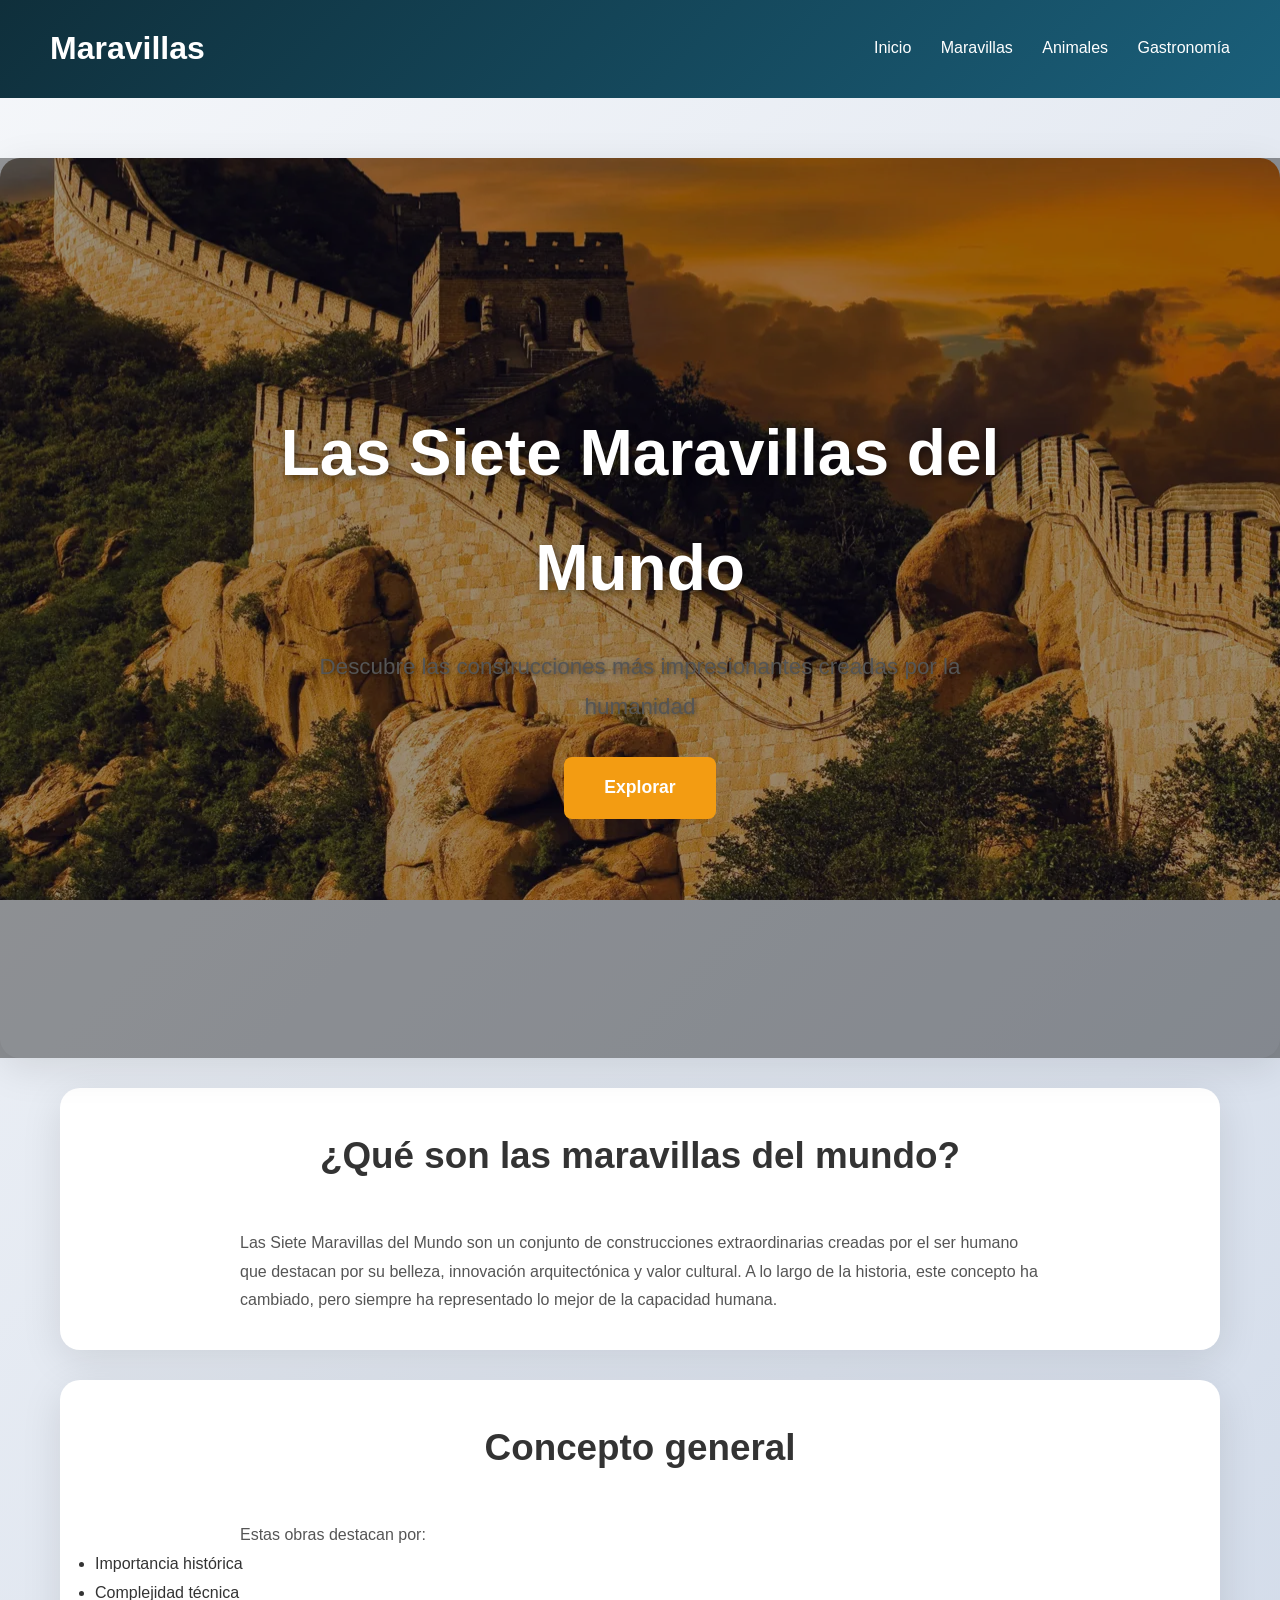
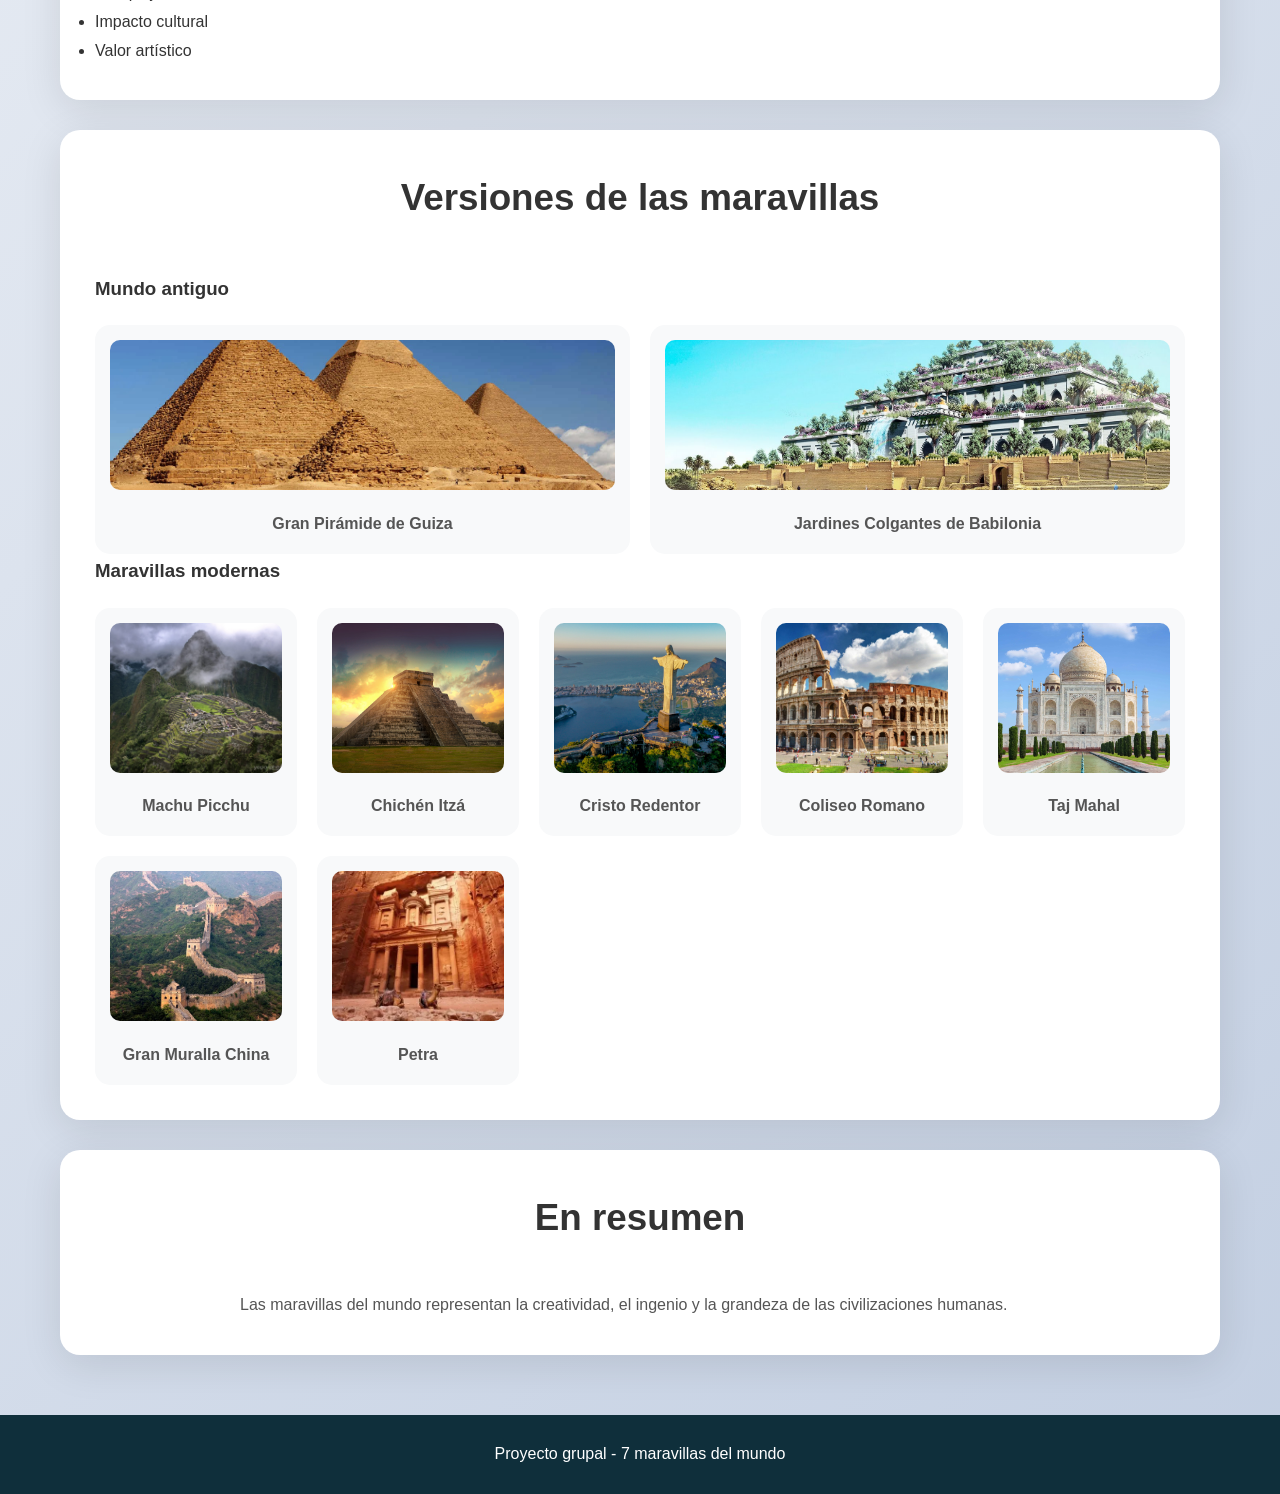
==== index.html @ bfab9e45 "REESTRUCTURACION DEL INDEX" ====
<!DOCTYPE html>
<html lang="es">
<head>
    <meta charset="UTF-8">
    <meta name="viewport" content="width=device-width, initial-scale=1.0">
    <title>Las 7 maravillas del mundo</title>
    <link rel="stylesheet" href="css/style.css">
</head>

<body>

<header>
    <h1>Maravillas</h1>

    <nav>
        <a href="index.html">Inicio</a>
        <a href="maravillas.html">Maravillas</a>
        <a href="animales.html">Animales</a>
        <a href="gastronomia.html">Gastronomía</a>
    </nav>
</header>

<main>

    <!-- HERO PRINCIPAL -->
    <section class="hero">
        <div class="hero-content">
            <h2>Las Siete Maravillas del Mundo</h2>
            <p>Descubre las construcciones más impresionantes creadas por la humanidad</p>
            <a href="maravillas.html" class="btn">Explorar</a>
        </div>
    </section>

    <!-- INTRO -->
    <section class="intro">
        <h2>¿Qué son las maravillas del mundo?</h2>
        <p>
            Las Siete Maravillas del Mundo son un conjunto de construcciones extraordinarias creadas por el ser humano 
            que destacan por su belleza, innovación arquitectónica y valor cultural. A lo largo de la historia, 
            este concepto ha cambiado, pero siempre ha representado lo mejor de la capacidad humana.
        </p>
    </section>

    <!-- CONCEPTO -->
    <section class="overview">
        <h2>Concepto general</h2>
        <p>Estas obras destacan por:</p>
        <ul>
            <li>Importancia histórica</li>
            <li>Complejidad técnica</li>
            <li>Impacto cultural</li>
            <li>Valor artístico</li>
        </ul>
    </section>

    <!-- VERSIONES -->
    <section class="overview">
        <h2>Versiones de las maravillas</h2>

        <h3>Mundo antiguo</h3>
        <div class="cards">
            <div class="card">
                <img src="images/Piramides.jpg" alt="Gran Pirámide de Guiza">
                <p>Gran Pirámide de Guiza</p>
            </div>

            <div class="card">
                <img src="images/jardines-babilonia-.jpg" alt="Jardines Colgantes de Babilonia">
                <p>Jardines Colgantes de Babilonia</p>
            </div>
        </div>

        <h3>Maravillas modernas</h3>
        <div class="cards">
            <div class="card"><img src="images/machu-picchu.jpg" alt="Machu Picchu"><p>Machu Picchu</p></div>
            <div class="card"><img src="images/chichen itza.jpeg" alt="Chichén Itzá"><p>Chichén Itzá</p></div>
            <div class="card"><img src="images/Cristo-Redentor.jpg" alt="Cristo Redentor"><p>Cristo Redentor</p></div>
            <div class="card"><img src="images/Coliseo-Romano.jpg" alt="Coliseo Romano"><p>Coliseo Romano</p></div>
            <div class="card"><img src="images/taj-mahal.jpg" alt="Taj Mahal"><p>Taj Mahal</p></div>
            <div class="card"><img src="images/muralla-china.jpg" alt="Gran Muralla China"><p>Gran Muralla China</p></div>
            <div class="card"><img src="images/petra.webp" alt="Petra"><p>Petra</p></div>
        </div>
    </section>

    <!-- RESUMEN -->
    <section class="overview">
        <h2>En resumen</h2>
        <p>
            Las maravillas del mundo representan la creatividad, el ingenio y la grandeza de las civilizaciones humanas.
        </p>
    </section>

</main>

<footer>
    <p>Proyecto grupal - 7 maravillas del mundo</p>
</footer>

</body>
</html>
---- css/style.css ----
/* RESET */
* {
    margin: 0;
    padding: 0;
    box-sizing: border-box;
    font-family: 'Segoe UI', Roboto, Helvetica, Arial, sans-serif;
}

:root {
    --primary: #1a5f7a;
    --secondary: #d4762f;
    --accent: #f39c12;
    --dark: #0f2f3b;
    --light: #f8f9fa;
    --shadow: 0 10px 40px rgba(0, 0, 0, 0.1);
    --shadow-lg: 0 20px 60px rgba(0, 0, 0, 0.15);
}

body {
    background: linear-gradient(135deg, #f5f7fa 0%, #c3cfe2 100%);
    color: #333;
    line-height: 1.8;
}

/* ================= HEADER ================= */
header {
    background: linear-gradient(135deg, var(--dark), var(--primary));
    padding: 20px 50px;
    display: flex;
    justify-content: space-between;
    align-items: center;
    color: white;
}

nav a {
    margin-left: 25px;
    color: white;
    text-decoration: none;
}

nav a:hover {
    color: var(--accent);
}

/* ================= HERO (LO NUEVO) ================= */
.hero {
    width: 100vw;
    height: 100vh;
    background: url("../images/national.webp") center/cover no-repeat;
    background-attachment: fixed;
    display: flex;
    justify-content: center;
    align-items: center;
    text-align: center;
    color: white;
    position: relative;
    margin-left: calc(-50vw + 50%);
    margin-right: calc(-50vw + 50%);
}

/* capa oscura */
.hero::before {
    content: "";
    position: absolute;
    width: 100%;
    height: 100%;
    background: rgba(0,0,0,0.4);
}

/* contenido encima */
.hero-content {
    position: relative;
    z-index: 2;
    max-width: 800px;
    padding: 40px;
}

.hero h2 {
    font-size: 4rem;
    margin-bottom: 20px;
    color: white;
    font-weight: bold;
    text-shadow: 2px 2px 8px rgba(0,0,0,0.5);
}

.hero p {
    font-size: 1.4rem;
    margin-bottom: 30px;
    text-shadow: 1px 1px 4px rgba(0,0,0,0.5);
}

/* botón */
.btn {
    background: var(--accent);
    padding: 15px 40px;
    color: white;
    text-decoration: none;
    border-radius: 8px;
    transition: 0.3s;
    font-size: 1.1rem;
    font-weight: bold;
    display: inline-block;
}

.btn:hover {
    background: var(--secondary);
    transform: scale(1.05);
}

/* ================= MAIN ================= */
main {
    max-width: 1200px;
    margin: 60px auto;
    padding: 0 20px;
}

/* títulos */
main h2 {
    text-align: center;
    margin-bottom: 40px;
    font-size: 2.3rem;
}

/* secciones */
section {
    background: white;
    padding: 35px;
    border-radius: 20px;
    margin-bottom: 30px;
    box-shadow: var(--shadow);
}

/* texto */
section p {
    max-width: 800px;
    margin: auto;
    color: #555;
}

/* ================= TARJETAS ================= */
.cards {
    display: grid;
    grid-template-columns: repeat(auto-fit, minmax(200px, 1fr));
    gap: 20px;
    margin-top: 20px;
}

.card {
    background: #f8f9fa;
    border-radius: 15px;
    padding: 15px;
    text-align: center;
    transition: 0.3s;
}

.card:hover {
    transform: translateY(-10px);
    box-shadow: var(--shadow-lg);
}

.card img {
    width: 100%;
    height: 150px;
    object-fit: cover;
    border-radius: 10px;
}

.card p {
    margin-top: 10px;
    font-weight: bold;
}

/* ================= FOOTER ================= */
footer {
    background: var(--dark);
    color: white;
    text-align: center;
    padding: 25px;
}

/* ================= RESPONSIVE ================= */
@media (max-width: 768px) {
    header {
        flex-direction: column;
        padding: 15px 20px;
    }

    header h1 {
        font-size: 1.5rem;
        margin-bottom: 15px;
    }

    nav {
        display: flex;
        flex-wrap: wrap;
        justify-content: center;
        gap: 10px;
    }

    nav a {
        margin-left: 0;
        font-size: 0.9rem;
    }

    .hero h2 {
        font-size: 1.8rem;
    }

    .hero p {
        font-size: 1rem;
    }

    main {
        margin: 30px auto;
        padding: 0 15px;
    }

    section {
        padding: 20px;
        margin-bottom: 20px;
    }

    main h2 {
        font-size: 1.8rem;
    }

    .cards {
        grid-template-columns: repeat(auto-fit, minmax(150px, 1fr));
        gap: 15px;
    }

    .card img {
        height: 120px;
    }
}
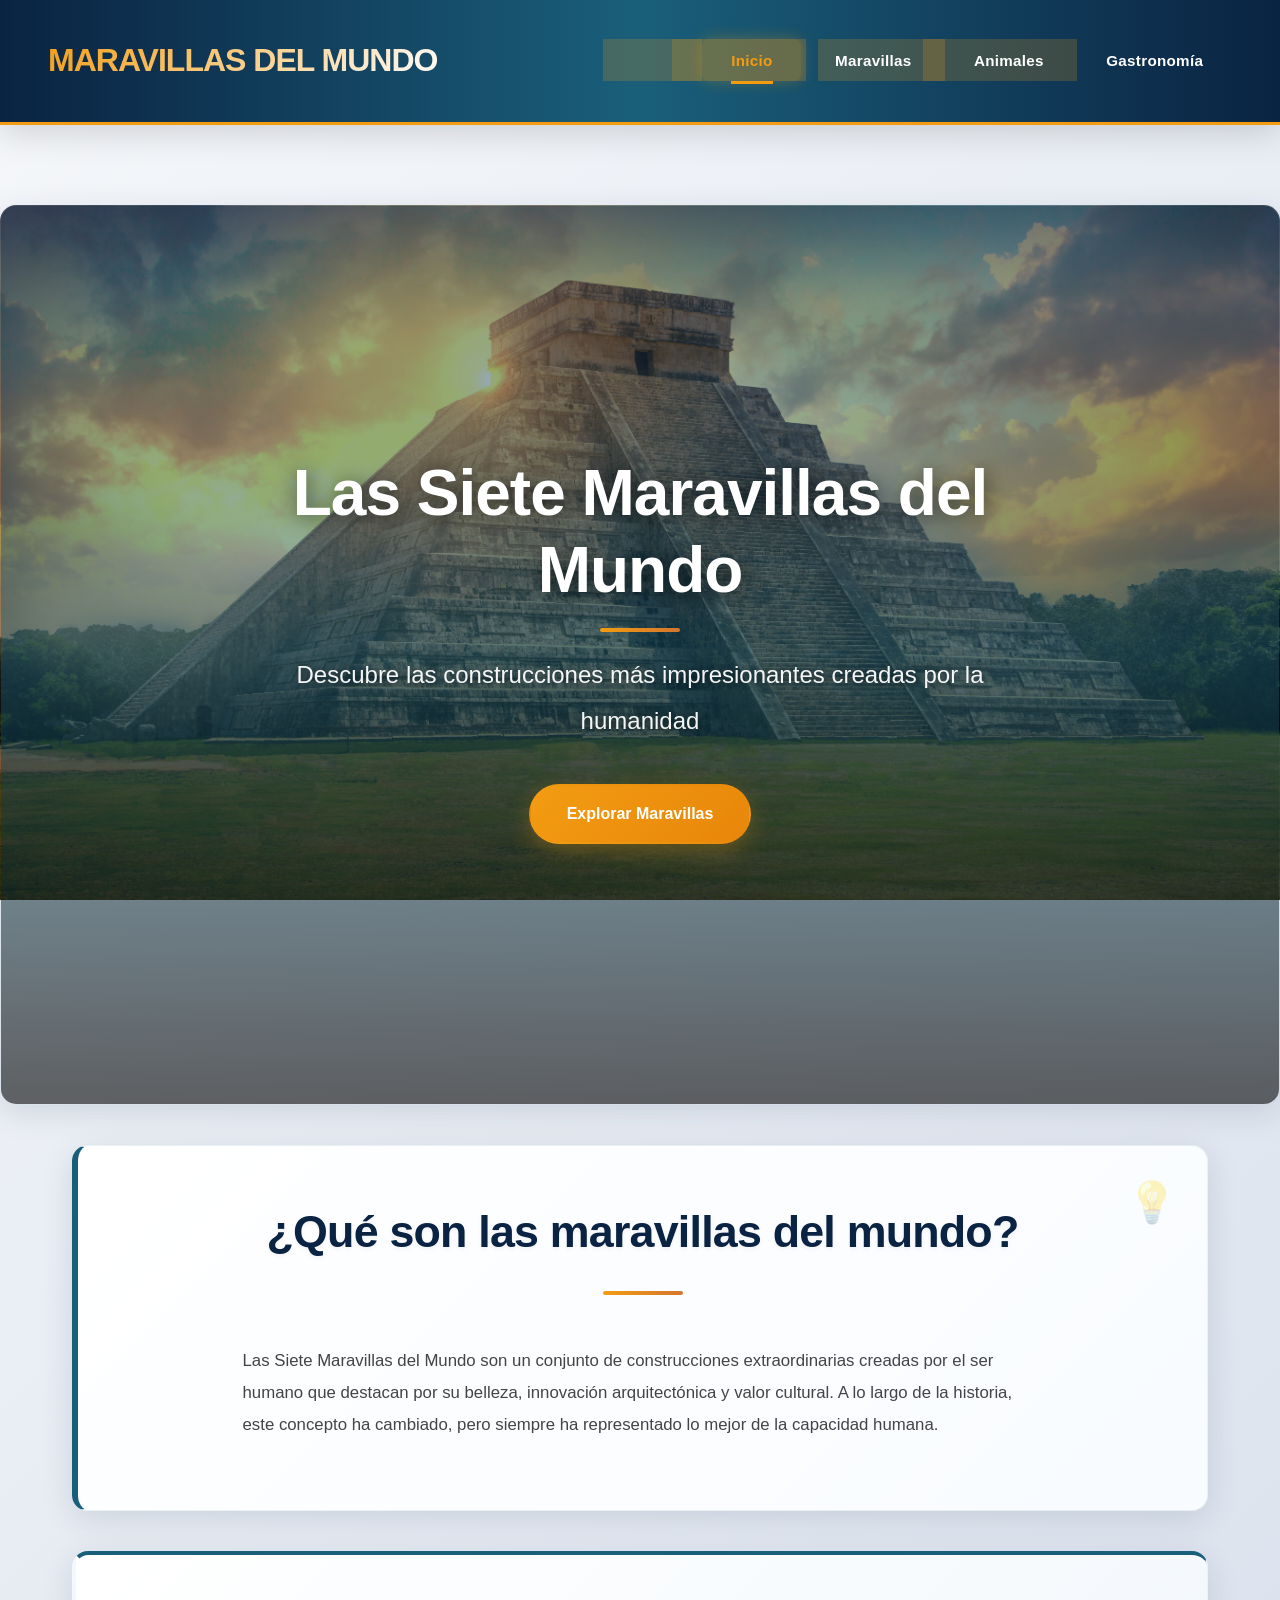
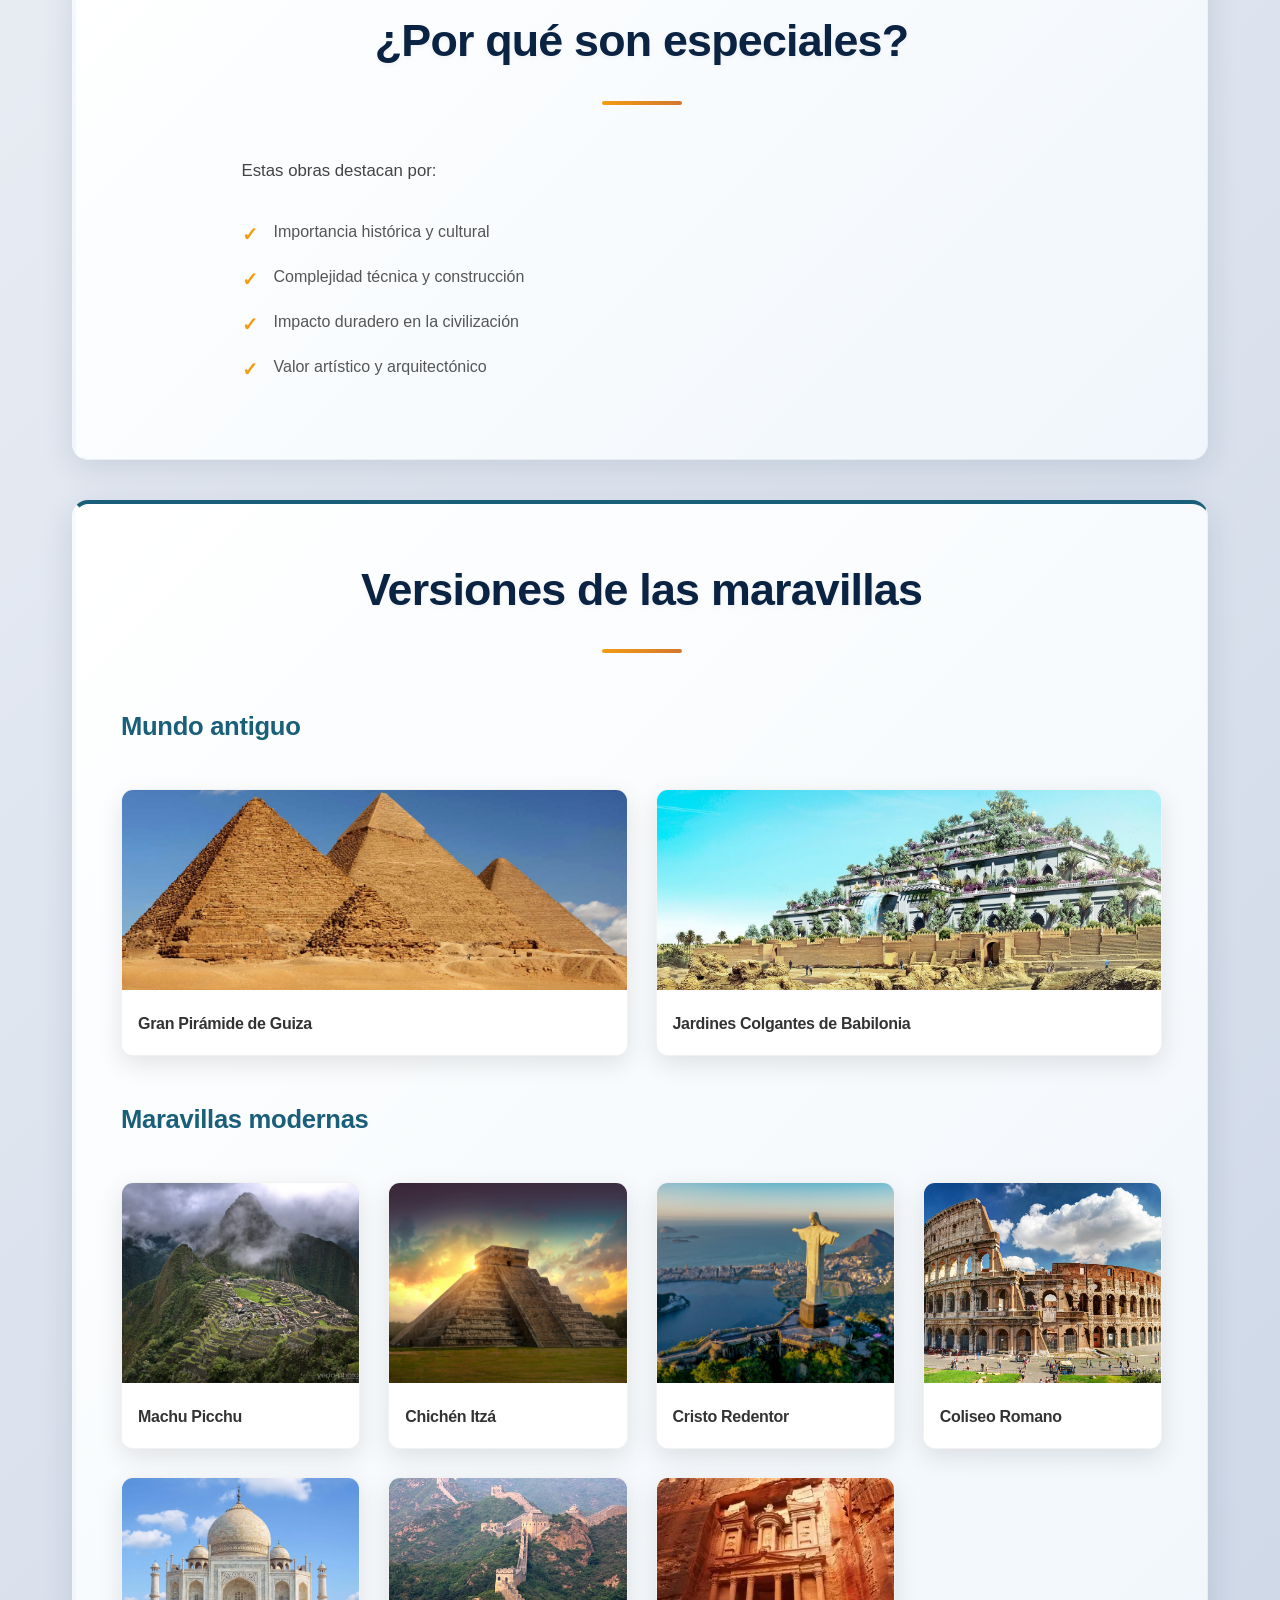
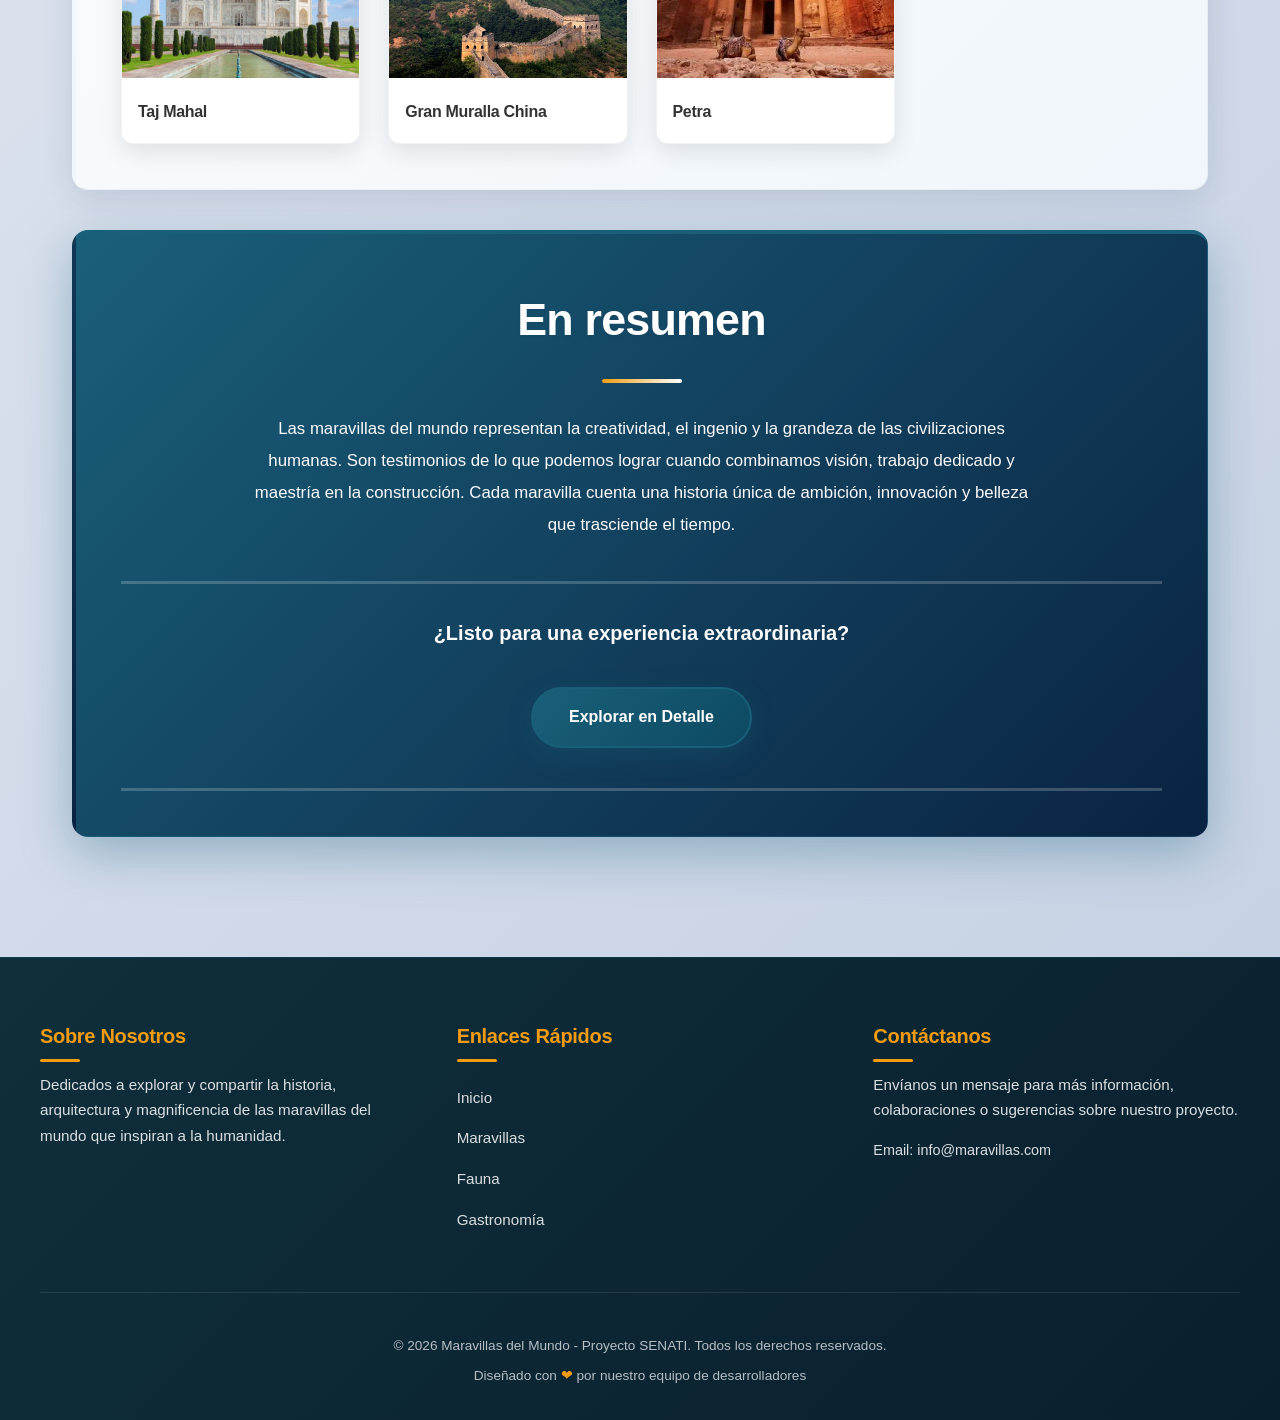
==== commit 9fb99581: "mejoras en el css como en el index" ====
--- a/index.html
+++ b/index.html
@@ -3,98 +3,183 @@
 <head>
     <meta charset="UTF-8">
     <meta name="viewport" content="width=device-width, initial-scale=1.0">
-    <title>Las 7 maravillas del mundo</title>
+    <meta name="description" content="Descubre las 7 maravillas del mundo: construcciones extraordinarias que muestran la grandeza de la humanidad. Explora maravillas antiguas y modernas con información detallada e inmersiva.">
+    <meta name="keywords" content="maravillas del mundo, arquitectura, historia, construcciones famosas, patrimonio mundial, turismo">
+    <meta name="author" content="Proyecto SENATI">
+    <meta name="robots" content="index, follow">
+    <meta name="theme-color" content="#1a5f7a">
+    
+    <!-- Open Graph para redes sociales -->
+    <meta property="og:title" content="Las 7 Maravillas del Mundo - Una Experiencia Inmersiva">
+    <meta property="og:description" content="Descubre las construcciones más impresionantes creadas por la humanidad. Un viaje visual por las maravillas antiguas y modernas del mundo.">
+    <meta property="og:type" content="website">
+    <meta property="og:url" content="https://ejemplo.com">
+    <meta property="og:image" content="images/chichen itza.jpeg">
+    <meta property="og:site_name" content="Maravillas del Mundo">
+    <meta property="og:locale" content="es_ES">
+    
+    <!-- Favicon -->
+    <link rel="icon" type="image/x-icon" href="favicon.ico">
+    
+    <!-- Preconexión para optimizar -->
+    <link rel="preconnect" href="https://fonts.googleapis.com">
+    <link rel="dns-prefetch" href="https://fonts.googleapis.com">
+    
+    <!-- Canonical -->
+    <link rel="canonical" href="https://ejemplo.com">
+    
+    <title>Las 7 Maravillas del Mundo - Historia, Arquitectura y Patrimonio</title>
     <link rel="stylesheet" href="css/style.css">
 </head>
 
 <body>
 
-<header>
-    <h1>Maravillas</h1>
+<header role="banner" aria-label="Encabezado del sitio">
+    <div class="header-container">
+        <h1>Maravillas del Mundo</h1>
 
-    <nav>
-        <a href="index.html">Inicio</a>
-        <a href="maravillas.html">Maravillas</a>
-        <a href="animales.html">Animales</a>
-        <a href="gastronomia.html">Gastronomía</a>
-    </nav>
+        <nav role="navigation" aria-label="Menú de navegación principal">
+            <ul>
+                <li><a href="index.html" aria-current="page" class="nav-active">Inicio</a></li>
+                <li><a href="maravillas.html">Maravillas</a></li>
+                <li><a href="animales.html">Animales</a></li>
+                <li><a href="gastronomia.html">Gastronomía</a></li>
+            </ul>
+        </nav>
+    </div>
 </header>
 
-<main>
+<main role="main" aria-label="Contenido principal">
 
     <!-- HERO PRINCIPAL -->
-    <section class="hero">
+    <section class="hero" aria-label="Banner principal">
         <div class="hero-content">
             <h2>Las Siete Maravillas del Mundo</h2>
             <p>Descubre las construcciones más impresionantes creadas por la humanidad</p>
-            <a href="maravillas.html" class="btn">Explorar</a>
+            <a href="maravillas.html" class="btn" role="button">Explorar Maravillas</a>
         </div>
     </section>
 
     <!-- INTRO -->
-    <section class="intro">
+    <article class="intro" role="region" aria-label="Introducción">
         <h2>¿Qué son las maravillas del mundo?</h2>
         <p>
             Las Siete Maravillas del Mundo son un conjunto de construcciones extraordinarias creadas por el ser humano 
             que destacan por su belleza, innovación arquitectónica y valor cultural. A lo largo de la historia, 
             este concepto ha cambiado, pero siempre ha representado lo mejor de la capacidad humana.
         </p>
-    </section>
+    </article>
 
     <!-- CONCEPTO -->
-    <section class="overview">
-        <h2>Concepto general</h2>
+    <article class="overview" role="region" aria-label="Características principales">
+        <h2>¿Por qué son especiales?</h2>
         <p>Estas obras destacan por:</p>
-        <ul>
-            <li>Importancia histórica</li>
-            <li>Complejidad técnica</li>
-            <li>Impacto cultural</li>
-            <li>Valor artístico</li>
+        <ul role="list">
+            <li role="listitem">Importancia histórica y cultural</li>
+            <li role="listitem">Complejidad técnica y construcción</li>
+            <li role="listitem">Impacto duradero en la civilización</li>
+            <li role="listitem">Valor artístico y arquitectónico</li>
         </ul>
-    </section>
+    </article>
 
     <!-- VERSIONES -->
-    <section class="overview">
+    <article class="overview" role="region" aria-label="Versiones históricas">
         <h2>Versiones de las maravillas</h2>
 
         <h3>Mundo antiguo</h3>
-        <div class="cards">
-            <div class="card">
-                <img src="images/Piramides.jpg" alt="Gran Pirámide de Guiza">
-                <p>Gran Pirámide de Guiza</p>
+        <div class="cards" role="list">
+            <div class="card" role="listitem">
+                <img src="images/Piramides.jpg" alt="Gran Pirámide de Guiza - Estructuras de Guiza, Egipto, construida alrededor del 2580 a.C." loading="lazy">
+                <h4>Gran Pirámide de Guiza</h4>
             </div>
 
-            <div class="card">
-                <img src="images/jardines-babilonia-.jpg" alt="Jardines Colgantes de Babilonia">
-                <p>Jardines Colgantes de Babilonia</p>
+            <div class="card" role="listitem">
+                <img src="images/jardines-babilonia-.jpg" alt="Jardines Colgantes de Babilonia - Estructuras legendarias de Mesopotamia" loading="lazy">
+                <h4>Jardines Colgantes de Babilonia</h4>
             </div>
         </div>
 
         <h3>Maravillas modernas</h3>
-        <div class="cards">
-            <div class="card"><img src="images/machu-picchu.jpg" alt="Machu Picchu"><p>Machu Picchu</p></div>
-            <div class="card"><img src="images/chichen itza.jpeg" alt="Chichén Itzá"><p>Chichén Itzá</p></div>
-            <div class="card"><img src="images/Cristo-Redentor.jpg" alt="Cristo Redentor"><p>Cristo Redentor</p></div>
-            <div class="card"><img src="images/Coliseo-Romano.jpg" alt="Coliseo Romano"><p>Coliseo Romano</p></div>
-            <div class="card"><img src="images/taj-mahal.jpg" alt="Taj Mahal"><p>Taj Mahal</p></div>
-            <div class="card"><img src="images/muralla-china.jpg" alt="Gran Muralla China"><p>Gran Muralla China</p></div>
-            <div class="card"><img src="images/petra.webp" alt="Petra"><p>Petra</p></div>
+        <div class="cards" role="list">
+            <div class="card" role="listitem">
+                <img src="images/machu-picchu.jpg" alt="Machu Picchu - Ciudadela inca en las montañas de Perú" loading="lazy">
+                <h4>Machu Picchu</h4>
+            </div>
+            <div class="card" role="listitem">
+                <img src="images/chichen itza.jpeg" alt="Chichén Itzá - Pirámide maya en la Península de Yucatán, México" loading="lazy">
+                <h4>Chichén Itzá</h4>
+            </div>
+            <div class="card" role="listitem">
+                <img src="images/Cristo-Redentor.jpg" alt="Cristo Redentor - Monumento colosal en Río de Janeiro, Brasil" loading="lazy">
+                <h4>Cristo Redentor</h4>
+            </div>
+            <div class="card" role="listitem">
+                <img src="images/Coliseo-Romano.jpg" alt="Coliseo Romano - Anfiteatro en Roma, Italia, símbolo del Imperio Romano" loading="lazy">
+                <h4>Coliseo Romano</h4>
+            </div>
+            <div class="card" role="listitem">
+                <img src="images/taj-mahal.jpg" alt="Taj Mahal - Mausoleo en Agra, India, obra maestra de la arquitectura mogol" loading="lazy">
+                <h4>Taj Mahal</h4>
+            </div>
+            <div class="card" role="listitem">
+                <img src="images/muralla-china.jpg" alt="Gran Muralla China - Fortificación defensiva que atraviesa el norte de China" loading="lazy">
+                <h4>Gran Muralla China</h4>
+            </div>
+            <div class="card" role="listitem">
+                <img src="images/petra.webp" alt="Petra - Ciudad nabatea tallada en roca en Jordania" loading="lazy">
+                <h4>Petra</h4>
+            </div>
         </div>
-    </section>
+    </article>
 
     <!-- RESUMEN -->
-    <section class="overview">
+    <article class="overview summary" role="region" aria-label="Conclusión">
         <h2>En resumen</h2>
         <p>
             Las maravillas del mundo representan la creatividad, el ingenio y la grandeza de las civilizaciones humanas.
+            Son testimonios de lo que podemos lograr cuando combinamos visión, trabajo dedicado y maestría en la construcción.
+            Cada maravilla cuenta una historia única de ambición, innovación y belleza que trasciende el tiempo.
         </p>
-    </section>
+        <div class="cta-section">
+            <p><strong>¿Listo para una experiencia extraordinaria?</strong></p>
+            <a href="maravillas.html" class="btn btn-primary">Explorar en Detalle</a>
+        </div>
+    </article>
 
 </main>
 
-<footer>
-    <p>Proyecto grupal - 7 maravillas del mundo</p>
+<footer role="contentinfo" aria-label="Pie de página">
+    <div class="footer-content">
+        <div class="footer-section">
+            <h4>Sobre Nosotros</h4>
+            <p>Dedicados a explorar y compartir la historia, arquitectura y magnificencia de las maravillas del mundo que inspiran a la humanidad.</p>
+        </div>
+        
+        <div class="footer-section">
+            <h4>Enlaces Rápidos</h4>
+            <ul role="list">
+                <li><a href="index.html">Inicio</a></li>
+                <li><a href="maravillas.html">Maravillas</a></li>
+                <li><a href="animales.html">Fauna</a></li>
+                <li><a href="gastronomia.html">Gastronomía</a></li>
+            </ul>
+        </div>
+
+        <div class="footer-section">
+            <h4>Contáctanos</h4>
+            <p>Envíanos un mensaje para más información, colaboraciones o sugerencias sobre nuestro proyecto.</p>
+            <p style="margin-top: 15px; font-size: 0.9rem;">Email: info@maravillas.com</p>
+        </div>
+    </div>
+    
+    <div class="footer-bottom">
+        <p>&copy; 2026 Maravillas del Mundo - Proyecto SENATI. Todos los derechos reservados.</p>
+        <p>Diseñado con <span aria-label="amor" style="color: var(--accent);">❤</span> por nuestro equipo de desarrolladores</p>
+    </div>
 </footer>
+
+<!-- Scripts -->
+<script src="js/scroll-animations.js" defer></script>
 
 </body>
 </html>
--- a/css/style.css
+++ b/css/style.css
@@ -12,41 +12,222 @@
     --accent: #f39c12;
     --dark: #0f2f3b;
     --light: #f8f9fa;
+    --white: #ffffff;
+    --text: #333333;
+    --text-muted: #666666;
+    --border: #e0e0e0;
     --shadow: 0 10px 40px rgba(0, 0, 0, 0.1);
     --shadow-lg: 0 20px 60px rgba(0, 0, 0, 0.15);
+    --transition: all 0.3s cubic-bezier(0.25, 0.46, 0.45, 0.94);
+}
+
+html {
+    scroll-behavior: smooth;
 }
 
 body {
     background: linear-gradient(135deg, #f5f7fa 0%, #c3cfe2 100%);
-    color: #333;
+    color: var(--text);
     line-height: 1.8;
+    min-height: 100vh;
+    display: flex;
+    flex-direction: column;
+    overflow-x: hidden;
+}
+
+main {
+    flex: 1;
+}
+
+/* ================= SCROLL ANIMATIONS ================= */
+@keyframes slideInUp {
+    from {
+        opacity: 0;
+        transform: translateY(60px);
+    }
+    to {
+        opacity: 1;
+        transform: translateY(0);
+    }
+}
+
+@keyframes slideInLeft {
+    from {
+        opacity: 0;
+        transform: translateX(-60px);
+    }
+    to {
+        opacity: 1;
+        transform: translateX(0);
+    }
+}
+
+@keyframes slideInRight {
+    from {
+        opacity: 0;
+        transform: translateX(60px);
+    }
+    to {
+        opacity: 1;
+        transform: translateX(0);
+    }
+}
+
+@keyframes scaleIn {
+    from {
+        opacity: 0;
+        transform: scale(0.9);
+    }
+    to {
+        opacity: 1;
+        transform: scale(1);
+    }
+}
+
+@keyframes shimmer {
+    0% {
+        background-position: -1000px 0;
+    }
+    100% {
+        background-position: 1000px 0;
+    }
+}
+
+@keyframes floatUp {
+    0%, 100% {
+        transform: translateY(0px);
+    }
+    50% {
+        transform: translateY(-20px);
+    }
+}
+
+@keyframes glow {
+    0%, 100% {
+        box-shadow: 0 0 20px rgba(243, 156, 18, 0.3);
+    }
+    50% {
+        box-shadow: 0 0 40px rgba(243, 156, 18, 0.6);
+    }
 }
 
 /* ================= HEADER ================= */
 header {
-    background: linear-gradient(135deg, var(--dark), var(--primary));
-    padding: 20px 50px;
+    background: linear-gradient(90deg, #0a2342 0%, #1a5f7a 50%, #0a2342 100%);
+    padding: 1.2rem 0;
+    box-shadow: 0 4px 20px rgba(0, 0, 0, 0.3);
+    position: sticky;
+    top: 0;
+    z-index: 1000;
+    backdrop-filter: blur(8px);
+    animation: slideInDown 0.6s ease-out;
+    border-bottom: 3px solid var(--accent);
+}
+
+.header-container {
+    max-width: 1400px;
+    margin: 0 auto;
+    padding: 0.8rem 3rem;
     display: flex;
     justify-content: space-between;
     align-items: center;
+    gap: 4rem;
+}
+
+header h1 {
+    font-size: 2rem;
     color: white;
+    margin: 0;
+    font-weight: 800;
+    letter-spacing: -1px;
+    text-transform: uppercase;
+    background: linear-gradient(135deg, #f39c12, #ffffff);
+    -webkit-background-clip: text;
+    -webkit-text-fill-color: transparent;
+    background-clip: text;
+    animation: slideInLeft 0.8s ease-out;
+    flex-shrink: 0;
+}
+
+nav ul {
+    list-style: none;
+    display: flex;
+    gap: 0.3rem;
+    align-items: center;
+    animation: slideInRight 0.8s ease-out;
+    flex-wrap: wrap;
+    justify-content: flex-end;
 }
 
 nav a {
-    margin-left: 25px;
     color: white;
     text-decoration: none;
+    font-weight: 600;
+    padding: 0.8rem 1.8rem;
+    border-radius: 6px;
+    transition: var(--transition);
+    position: relative;
+    overflow: hidden;
+    font-size: 0.95rem;
+    text-transform: capitalize;
+    letter-spacing: 0.3px;
+}
+
+nav a::before {
+    content: '';
+    position: absolute;
+    top: 0;
+    left: -100%;
+    width: 100%;
+    height: 100%;
+    background: rgba(243, 156, 18, 0.2);
+    transition: left 0.3s ease;
+    z-index: -1;
+}
+
+nav a:hover::before {
+    left: 0;
+}
+
+nav a::after {
+    content: '';
+    position: absolute;
+    bottom: -3px;
+    left: 1.8rem;
+    right: 1.8rem;
+    height: 3px;
+    background: var(--accent);
+    transform: scaleX(0);
+    transform-origin: right;
+    transition: transform 0.4s cubic-bezier(0.25, 0.46, 0.45, 0.94);
 }
 
 nav a:hover {
     color: var(--accent);
-}
-
-/* ================= HERO (LO NUEVO) ================= */
+    background: rgba(243, 156, 18, 0.15);
+}
+
+nav a:hover::after {
+    transform: scaleX(1);
+    transform-origin: left;
+}
+
+nav a.nav-active {
+    color: var(--accent);
+    background: rgba(243, 156, 18, 0.2);
+    box-shadow: 0 0 15px rgba(243, 156, 18, 0.3);
+}
+
+nav a.nav-active::after {
+    transform: scaleX(1);
+    background: var(--accent);
+}
+
+/* ================= HERO SECTION ================= */
 .hero {
     width: 100vw;
     height: 100vh;
-    background: url("../images/national.webp") center/cover no-repeat;
+    background: url("../images/chichen itza.jpeg") center/cover no-repeat;
     background-attachment: fixed;
     display: flex;
     justify-content: center;
@@ -56,180 +237,775 @@
     position: relative;
     margin-left: calc(-50vw + 50%);
     margin-right: calc(-50vw + 50%);
-}
-
-/* capa oscura */
+    overflow: hidden;
+}
+
 .hero::before {
     content: "";
     position: absolute;
     width: 100%;
     height: 100%;
-    background: rgba(0,0,0,0.4);
-}
-
-/* contenido encima */
+    background: linear-gradient(180deg, rgba(10, 35, 66, 0.4) 0%, rgba(26, 95, 122, 0.5) 50%, rgba(0, 0, 0, 0.6) 100%);
+    z-index: 1;
+    animation: fadeInOverlay 1.2s ease-out;
+}
+
+@keyframes fadeInOverlay {
+    from {
+        opacity: 0;
+    }
+    to {
+        opacity: 1;
+    }
+}
+
 .hero-content {
     position: relative;
     z-index: 2;
-    max-width: 800px;
+    max-width: 900px;
     padding: 40px;
+    animation: fadeInUp 1s ease-out 0.2s both;
+}
+
+@keyframes fadeInUp {
+    from {
+        opacity: 0;
+        transform: translateY(40px);
+    }
+    to {
+        opacity: 1;
+        transform: translateY(0);
+    }
 }
 
 .hero h2 {
-    font-size: 4rem;
+    font-size: clamp(2.5rem, 5vw, 4.5rem);
     margin-bottom: 20px;
     color: white;
-    font-weight: bold;
-    text-shadow: 2px 2px 8px rgba(0,0,0,0.5);
+    font-weight: 800;
+    text-shadow: 2px 2px 20px rgba(0, 0, 0, 0.6);
+    line-height: 1.2;
+    letter-spacing: -1px;
+    animation: fadeInUp 1s ease-out 0.4s both;
 }
 
 .hero p {
-    font-size: 1.4rem;
-    margin-bottom: 30px;
-    text-shadow: 1px 1px 4px rgba(0,0,0,0.5);
-}
-
-/* botón */
+    font-size: clamp(1rem, 2vw, 1.5rem);
+    margin-bottom: 40px;
+    text-shadow: 1px 1px 10px rgba(0, 0, 0, 0.6);
+    font-weight: 300;
+    animation: fadeInUp 1s ease-out 0.6s both;
+    color: rgba(255, 255, 255, 0.95);
+}
+
+/* ================= BUTTONS ================= */
 .btn {
-    background: var(--accent);
-    padding: 15px 40px;
+    background: linear-gradient(135deg, var(--accent), #e8860a);
+    padding: 14px 36px;
     color: white;
     text-decoration: none;
-    border-radius: 8px;
-    transition: 0.3s;
-    font-size: 1.1rem;
-    font-weight: bold;
+    border-radius: 50px;
+    transition: var(--transition);
+    font-size: 1rem;
+    font-weight: 600;
     display: inline-block;
+    border: 2px solid transparent;
+    cursor: pointer;
+    text-align: center;
+    box-shadow: 0 8px 24px rgba(243, 156, 18, 0.3);
+    position: relative;
+    overflow: hidden;
+}
+
+.btn::before {
+    content: '';
+    position: absolute;
+    top: 50%;
+    left: 50%;
+    width: 0;
+    height: 0;
+    border-radius: 50%;
+    background: rgba(255, 255, 255, 0.2);
+    transform: translate(-50%, -50%);
+    transition: width 0.6s, height 0.6s;
+}
+
+.btn:hover::before {
+    width: 300px;
+    height: 300px;
 }
 
 .btn:hover {
-    background: var(--secondary);
-    transform: scale(1.05);
-}
-
-/* ================= MAIN ================= */
+    background: linear-gradient(135deg, #e8860a, var(--secondary));
+    transform: translateY(-4px);
+    box-shadow: 0 16px 40px rgba(243, 156, 18, 0.4);
+}
+
+.btn:active {
+    transform: translateY(-2px);
+}
+
+.btn-primary {
+    background: linear-gradient(135deg, var(--primary), #0d4a62);
+    border-color: var(--primary);
+    box-shadow: 0 8px 24px rgba(26, 95, 122, 0.3);
+}
+
+.btn-primary:hover {
+    background: linear-gradient(135deg, #0d4a62, var(--dark));
+    box-shadow: 0 16px 40px rgba(26, 95, 122, 0.4);
+}
+
+/* ================= MAIN CONTENT ================= */
 main {
     max-width: 1200px;
-    margin: 60px auto;
-    padding: 0 20px;
-}
-
-/* títulos */
+    margin: 80px auto;
+    padding: 0 2rem;
+    width: 100%;
+}
+
 main h2 {
     text-align: center;
+    margin-bottom: 50px;
+    font-size: clamp(1.8rem, 4vw, 2.8rem);
+    color: #0a2342;
+    font-weight: 900;
+    letter-spacing: -0.8px;
+    position: relative;
+    animation: slideInUp 0.8s ease-out;
+    text-shadow: 0 2px 4px rgba(0, 0, 0, 0.05);
+}
+
+main h2::after {
+    content: '';
+    display: block;
+    width: 80px;
+    height: 4px;
+    background: linear-gradient(90deg, var(--accent), var(--secondary));
+    margin: 20px auto 0;
+    border-radius: 2px;
+}
+
+main h3 {
+    margin-top: 40px;
+    margin-bottom: 25px;
+    font-size: 1.6rem;
+    color: #1a5f7a;
+    font-weight: 800;
+    letter-spacing: -0.3px;
+    animation: slideInLeft 0.8s ease-out;
+}
+
+main h4 {
+    font-size: 1.05rem;
+    margin-top: 12px;
+    color: var(--text);
+    font-weight: 700;
+    letter-spacing: -0.3px;
+}
+
+/* Articles and sections */
+article,
+section {
+    background: #ffffff;
+    padding: 45px;
+    border-radius: 16px;
     margin-bottom: 40px;
-    font-size: 2.3rem;
-}
-
-/* secciones */
-section {
-    background: white;
-    padding: 35px;
-    border-radius: 20px;
+    box-shadow: 0 8px 32px rgba(10, 35, 66, 0.12);
+    transition: var(--transition);
+    animation: slideInUp 0.8s ease-out;
+    border: 1px solid rgba(26, 95, 122, 0.08);
+}
+
+article:hover,
+section:hover {
+    box-shadow: 0 24px 60px rgba(0, 0, 0, 0.12);
+    transform: translateY(-4px);
+}
+
+article.intro {
+    border-left: 6px solid var(--primary);
+    position: relative;
+    background: linear-gradient(135deg, #ffffff 0%, #f8fbff 100%);
+}
+
+article.intro::before {
+    content: '💡';
+    position: absolute;
+    top: 20px;
+    right: 30px;
+    font-size: 2.5rem;
+    opacity: 0.25;
+}
+
+article.overview {
+    background: linear-gradient(135deg, #ffffff 0%, #f0f6fb 100%);
+    border-top: 4px solid var(--primary);
+    border-left: 4px solid transparent;
+}
+
+article.summary {
+    background: linear-gradient(135deg, #1a5f7a 0%, #0a2342 100%);
+    color: white;
+    text-align: center;
+    box-shadow: 0 16px 50px rgba(26, 95, 122, 0.35);
+}
+
+article.summary h2 {
+    color: #ffffff;
     margin-bottom: 30px;
-    box-shadow: var(--shadow);
-}
-
-/* texto */
+    font-weight: 900;
+}
+
+article.summary h2::after {
+    background: linear-gradient(90deg, #f39c12, #ffffff);
+}
+
+article.summary h4 {
+    color: #ffffff;
+}
+
+article.summary p {
+    color: rgba(255, 255, 255, 0.98);
+}
+
+article p,
 section p {
     max-width: 800px;
-    margin: auto;
-    color: #555;
-}
-
-/* ================= TARJETAS ================= */
+    margin: 0 auto 1.5rem;
+    color: #444444;
+    line-height: 1.9;
+    font-size: 1.05rem;
+    font-weight: 500;
+}
+
+article ul,
+section ul {
+    max-width: 800px;
+    margin: 2rem auto;
+    list-style: none;
+    padding: 0;
+}
+
+article li,
+section li {
+    margin: 16px 0;
+    padding-left: 2rem;
+    color: #555555;
+    transition: color 0.2s ease;
+    position: relative;
+    line-height: 1.8;
+    font-weight: 500;
+}
+
+article li:hover,
+section li:hover {
+    color: var(--primary);
+    padding-left: 2.3rem;
+}
+
+article li::before {
+    content: "✓";
+    position: absolute;
+    left: 0;
+    color: var(--accent);
+    font-weight: bold;
+    font-size: 1.2rem;
+    transition: transform 0.2s ease;
+}
+
+article li:hover::before {
+    transform: scale(1.3);
+}
+
+
+article li:hover,
+section li:hover {
+    color: var(--primary);
+}
+
+/* ================= CARDS GRID ================= */
 .cards {
     display: grid;
-    grid-template-columns: repeat(auto-fit, minmax(200px, 1fr));
-    gap: 20px;
-    margin-top: 20px;
+    grid-template-columns: repeat(auto-fit, minmax(220px, 1fr));
+    gap: 28px;
+    margin-top: 40px;
 }
 
 .card {
-    background: #f8f9fa;
-    border-radius: 15px;
-    padding: 15px;
-    text-align: center;
-    transition: 0.3s;
+    background: var(--white);
+    border-radius: 12px;
+    overflow: hidden;
+    transition: var(--transition);
+    box-shadow: 0 8px 24px rgba(0, 0, 0, 0.1);
+    border: 1px solid rgba(0, 0, 0, 0.05);
+    cursor: pointer;
+    animation: slideInUp 0.8s ease-out;
 }
 
 .card:hover {
-    transform: translateY(-10px);
-    box-shadow: var(--shadow-lg);
+    transform: translateY(-12px);
+    box-shadow: 0 20px 50px rgba(0, 0, 0, 0.15);
+    border-color: var(--accent);
+}
+
+.card:hover img {
+    filter: brightness(1.1);
 }
 
 .card img {
     width: 100%;
-    height: 150px;
+    height: 200px;
     object-fit: cover;
-    border-radius: 10px;
-}
-
-.card p {
-    margin-top: 10px;
-    font-weight: bold;
+    display: block;
+    transition: transform 0.5s ease, filter 0.3s ease;
+}
+
+.card:hover img {
+    transform: scale(1.08);
+}
+
+.card h4 {
+    padding: 20px 16px 16px;
+    margin: 0;
+    font-size: 1rem;
+    color: var(--text);
+    font-weight: 700;
+    letter-spacing: -0.3px;
+    transition: color 0.2s ease;
+}
+
+.card:hover h4 {
+    color: var(--primary);
+}
+
+/* ================= CTA SECTION ================= */
+.cta-section {
+    margin-top: 40px;
+    padding: 30px 0;
+    border-top: 3px solid rgba(255, 255, 255, 0.2);
+    border-bottom: 3px solid rgba(255, 255, 255, 0.2);
+}
+
+.cta-section p {
+    font-size: 1.25rem;
+    margin-bottom: 20px;
+    font-weight: 600;
+    color: white;
+}
+
+.cta-section .btn {
+    margin-top: 15px;
+    animation: floatUp 2s ease-in-out infinite;
 }
 
 /* ================= FOOTER ================= */
 footer {
-    background: var(--dark);
+    background: linear-gradient(135deg, var(--dark), #0a1f2e);
     color: white;
+    padding: 60px 2rem 25px;
+    margin-top: auto;
+    border-top: 1px solid rgba(26, 95, 122, 0.3);
+}
+
+.footer-content {
+    max-width: 1200px;
+    margin: 0 auto 45px;
+    display: grid;
+    grid-template-columns: repeat(auto-fit, minmax(280px, 1fr));
+    gap: 50px;
+}
+
+.footer-section {
+    animation: slideInUp 0.8s ease-out;
+}
+
+.footer-section h4 {
+    color: var(--accent);
+    margin-bottom: 18px;
+    font-size: 1.25rem;
+    font-weight: 700;
+    letter-spacing: -0.3px;
+    position: relative;
+    display: inline-block;
+}
+
+.footer-section h4::after {
+    content: '';
+    position: absolute;
+    bottom: -8px;
+    left: 0;
+    width: 40px;
+    height: 3px;
+    background: var(--accent);
+    border-radius: 2px;
+}
+
+.footer-section p {
+    color: rgba(255, 255, 255, 0.85);
+    font-size: 0.95rem;
+    line-height: 1.7;
+    margin: 0;
+}
+
+.footer-section ul {
+    list-style: none;
+    padding: 0;
+    margin: 0;
+}
+
+.footer-section ul li {
+    margin: 12px 0;
+    transition: var(--transition);
+}
+
+.footer-section ul li:hover {
+    padding-left: 8px;
+}
+
+.footer-section ul a {
+    color: rgba(255, 255, 255, 0.85);
+    text-decoration: none;
+    transition: var(--transition);
+    font-size: 0.95rem;
+    display: inline-block;
+}
+
+.footer-section ul a:hover {
+    color: var(--accent);
+    transform: translateX(4px);
+}
+
+.footer-bottom {
+    max-width: 1200px;
+    margin: 0 auto;
+    padding-top: 35px;
+    border-top: 1px solid rgba(255, 255, 255, 0.1);
     text-align: center;
-    padding: 25px;
-}
-
-/* ================= RESPONSIVE ================= */
+    font-size: 0.85rem;
+    color: rgba(255, 255, 255, 0.7);
+}
+
+.footer-bottom p {
+    margin: 6px 0;
+    font-weight: 500;
+}
+
+/* ================= RESPONSIVE DESIGN ================= */
+@media (max-width: 1024px) {
+    .header-container {
+        flex-wrap: wrap;
+        gap: 1rem;
+    }
+
+    main {
+        margin: 60px auto;
+    }
+
+    article,
+    section {
+        padding: 35px;
+    }
+
+    main h2 {
+        margin-bottom: 40px;
+    }
+
+    .cards {
+        gap: 20px;
+    }
+}
+
 @media (max-width: 768px) {
-    header {
+    .header-container {
         flex-direction: column;
-        padding: 15px 20px;
+        text-align: center;
+        gap: 1.5rem;
+        padding: 1.2rem 1.5rem;
     }
 
     header h1 {
         font-size: 1.5rem;
-        margin-bottom: 15px;
-    }
-
-    nav {
-        display: flex;
-        flex-wrap: wrap;
-        justify-content: center;
-        gap: 10px;
+    }
+
+    nav ul {
+        flex-direction: column;
+        gap: 0.8rem;
+        width: 100%;
     }
 
     nav a {
-        margin-left: 0;
+        display: block;
+        padding: 10px 15px;
+    }
+
+    .hero h2 {
+        font-size: 2rem;
+    }
+
+    .hero p {
+        font-size: 1.05rem;
+    }
+
+    .hero-content {
+        padding: 25px;
+    }
+
+    main {
+        margin: 50px auto;
+        padding: 0 1.5rem;
+    }
+
+    article,
+    section {
+        padding: 30px 25px;
+        margin-bottom: 30px;
+    }
+
+    main h2 {
+        font-size: 2rem;
+        margin-bottom: 35px;
+    }
+
+    main h3 {
+        font-size: 1.35rem;
+    }
+
+    .cards {
+        grid-template-columns: repeat(auto-fit, minmax(170px, 1fr));
+        gap: 18px;
+    }
+
+    .card img {
+        height: 140px;
+    }
+
+    .card h4 {
         font-size: 0.9rem;
+        padding: 14px 10px;
+    }
+
+    .footer-content {
+        grid-template-columns: repeat(2, 1fr);
+        gap: 30px;
+    }
+
+    .footer-section h4::after {
+        width: 30px;
+    }
+
+    nav a::after {
+        display: none;
+    }
+}
+
+@media (max-width: 480px) {
+    .header-container {
+        padding: 1rem;
+        gap: 1rem;
+    }
+
+    header h1 {
+        font-size: 1.3rem;
+    }
+
+    nav ul {
+        gap: 0.5rem;
+        width: 100%;
+    }
+
+    nav a {
+        font-size: 0.8rem;
+        padding: 10px 14px;
+        border-radius: 6px;
+    }
+
+    .hero {
+        height: 55vh;
     }
 
     .hero h2 {
-        font-size: 1.8rem;
+        font-size: 1.6rem;
     }
 
     .hero p {
-        font-size: 1rem;
+        font-size: 0.95rem;
+    }
+
+    .hero-content {
+        padding: 15px;
+    }
+
+    .btn {
+        padding: 11px 28px;
+        font-size: 0.9rem;
+        border-radius: 40px;
     }
 
     main {
         margin: 30px auto;
-        padding: 0 15px;
-    }
-
+        padding: 0 1rem;
+    }
+
+    article,
     section {
         padding: 20px;
         margin-bottom: 20px;
     }
 
     main h2 {
-        font-size: 1.8rem;
+        font-size: 1.6rem;
+        margin-bottom: 20px;
+    }
+
+    main h2::after {
+        width: 60px;
+    }
+
+    main h3 {
+        font-size: 1.1rem;
+        margin-top: 25px;
+    }
+
+    article ul,
+    section ul {
+        margin: 1.5rem auto;
+    }
+
+    article li,
+    section li {
+        margin: 10px 0;
+        padding-left: 1.5rem;
+    }
+
+    article li:hover,
+    section li:hover {
+        padding-left: 1.8rem;
     }
 
     .cards {
-        grid-template-columns: repeat(auto-fit, minmax(150px, 1fr));
-        gap: 15px;
+        grid-template-columns: repeat(2, 1fr);
+        gap: 12px;
+    }
+
+    .card {
+        border-radius: 10px;
     }
 
     .card img {
-        height: 120px;
+        height: 110px;
+    }
+
+    .card h4 {
+        font-size: 0.8rem;
+        padding: 10px 8px;
+    }
+
+    .cta-section {
+        padding: 20px 0;
+        margin-top: 25px;
+    }
+
+    .cta-section p {
+        font-size: 1.05rem;
+    }
+
+    .footer-content {
+        grid-template-columns: 1fr;
+        gap: 30px;
+    }
+
+    .footer-section {
+        text-align: center;
+    }
+
+    .footer-section h4::after {
+        left: 50%;
+        transform: translateX(-50%);
+    }
+
+    .footer-section ul a:hover {
+        transform: none;
+    }
+
+    .footer-bottom {
+        font-size: 0.75rem;
+        padding-top: 25px;
+    }
+}
+
+/* ================= ACCESIBILIDAD ================= */
+@media (prefers-reduced-motion: reduce) {
+    *,
+    *::before,
+    *::after {
+        animation: none !important;
+        transition: none !important;
+    }
+}
+
+@media (prefers-color-scheme: dark) {
+    body {
+        background: linear-gradient(135deg, #1a1a1a 0%, #2d3436 100%);
+    }
+
+    article,
+    section {
+        background: #2d3436;
+        color: #e0e0e0;
+        box-shadow: 0 12px 40px rgba(0, 0, 0, 0.4);
+    }
+
+    article:hover,
+    section:hover {
+        box-shadow: 0 24px 60px rgba(0, 0, 0, 0.5);
+    }
+
+    article p,
+    section p {
+        color: #b8b8b8;
+    }
+
+    main h2,
+    main h3,
+    main h4 {
+        color: #e8e8e8;
+    }
+
+    main h2::after {
+        background: linear-gradient(90deg, #f39c12, #e8860a);
+    }
+
+    article li,
+    section li {
+        color: #b8b8b8;
+    }
+
+    article li:hover,
+    section li:hover {
+        color: #f39c12;
+    }
+
+    .card {
+        background: #3a3a3a;
+        border-color: #555;
+        box-shadow: 0 8px 24px rgba(0, 0, 0, 0.3);
+    }
+
+    .card:hover {
+        box-shadow: 0 20px 50px rgba(0, 0, 0, 0.4);
+    }
+
+    .card h4 {
+        color: #e8e8e8;
+    }
+
+    .card:hover h4 {
+        color: #f39c12;
+    }
+
+    footer {
+        background: linear-gradient(135deg, #1a1a1a, #2d3436);
+        border-top-color: rgba(243, 156, 18, 0.2);
     }
 }
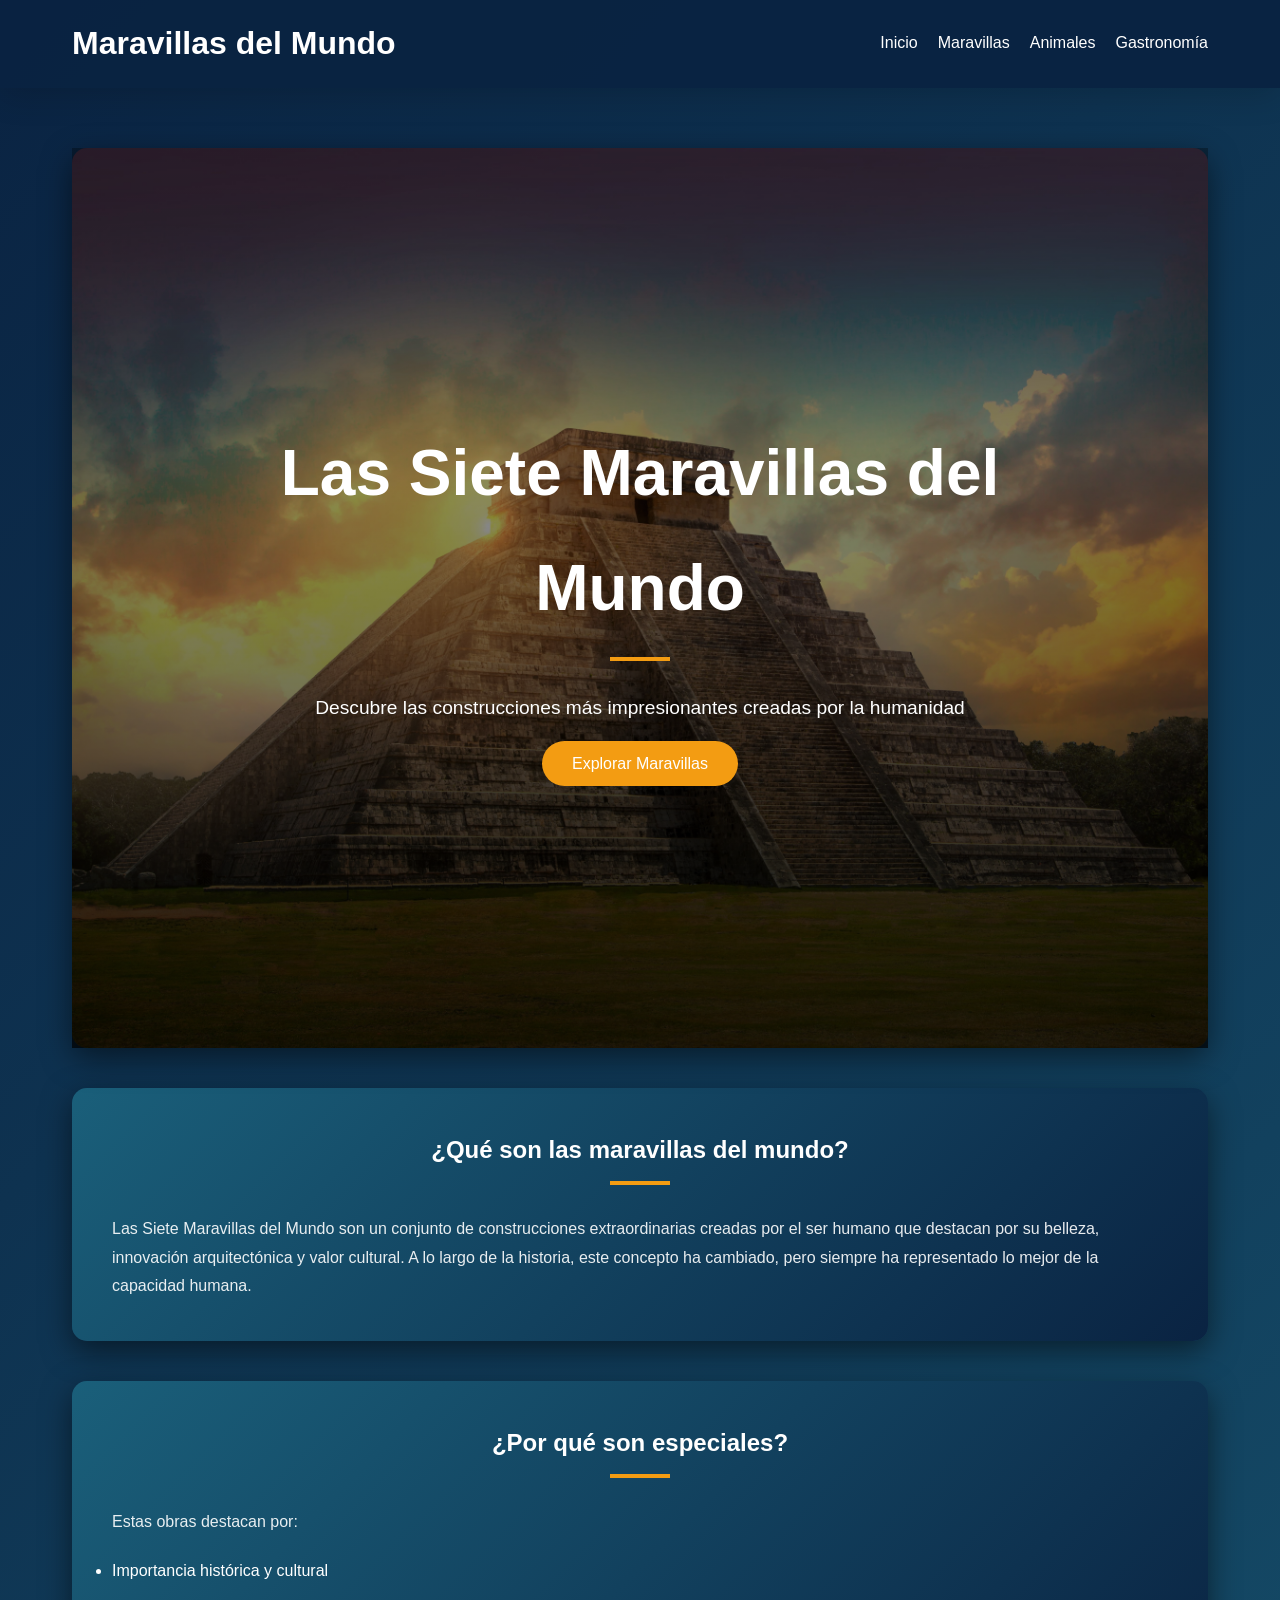
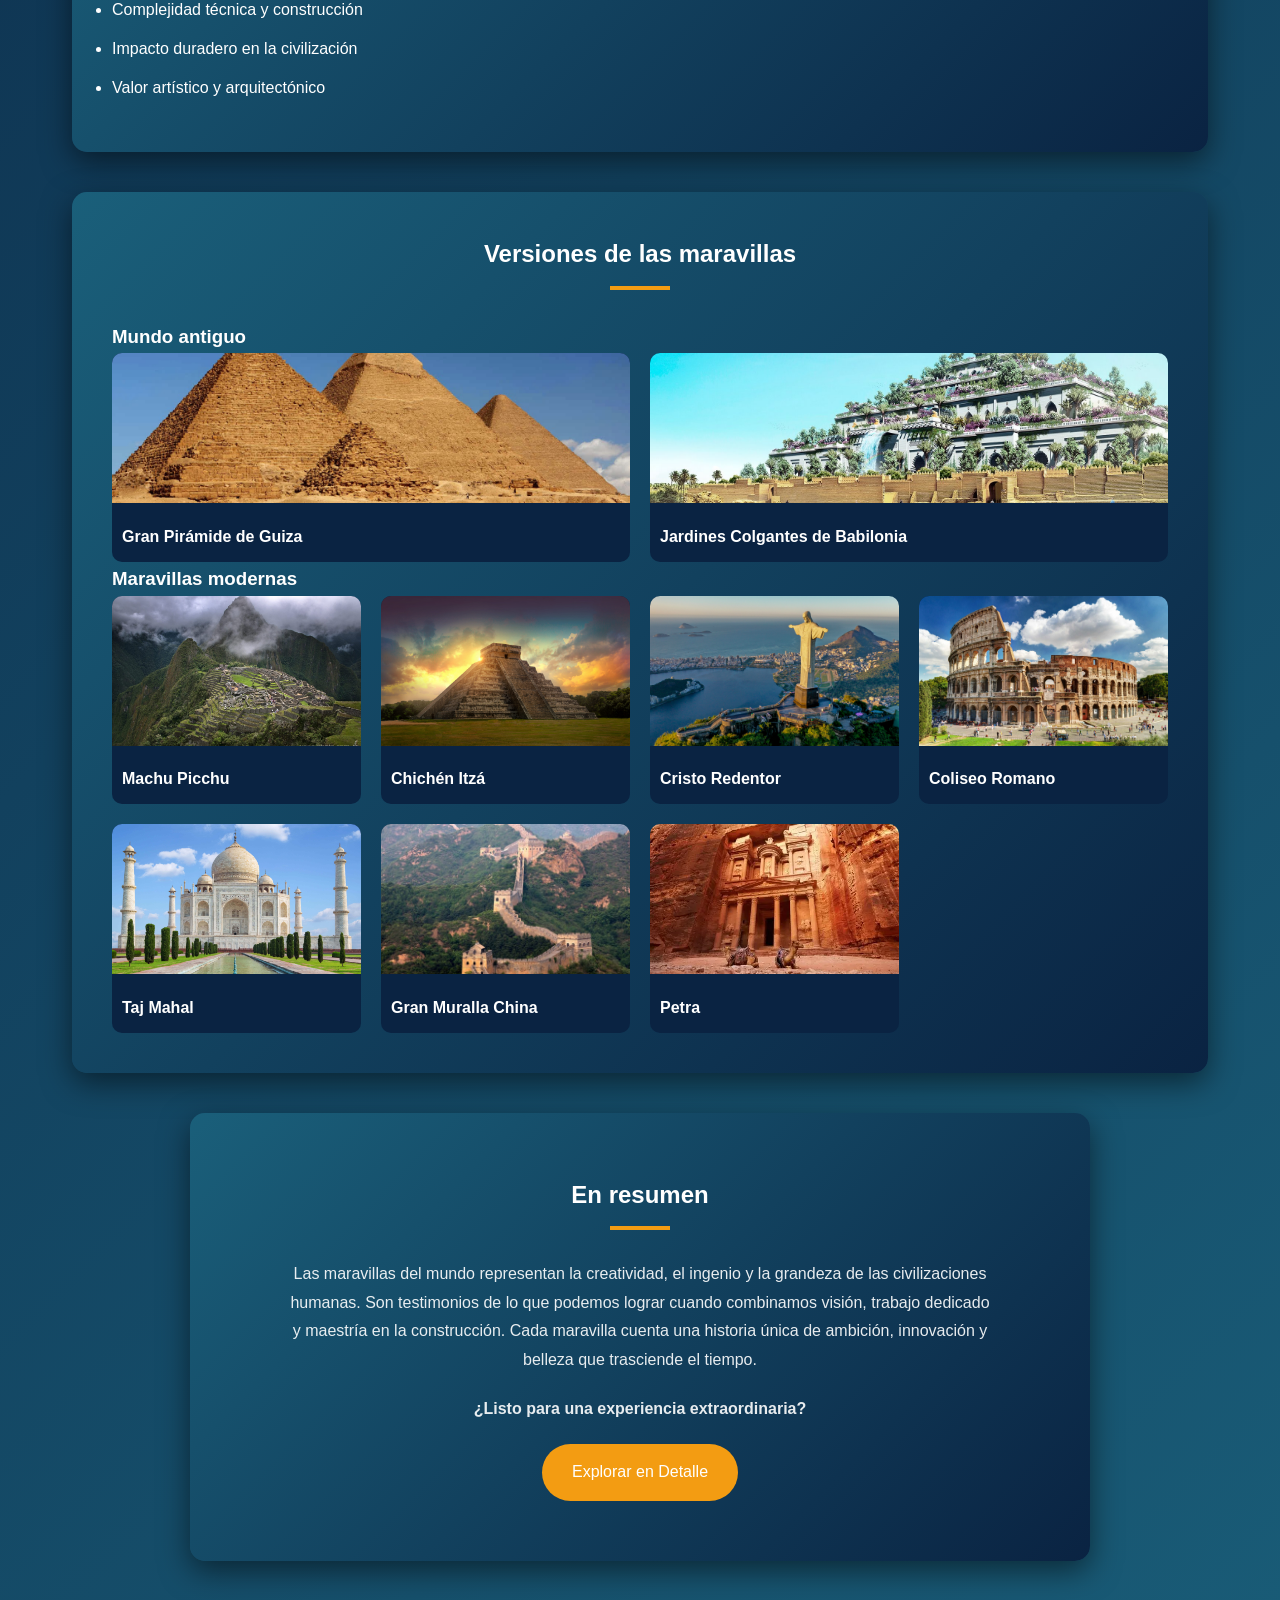
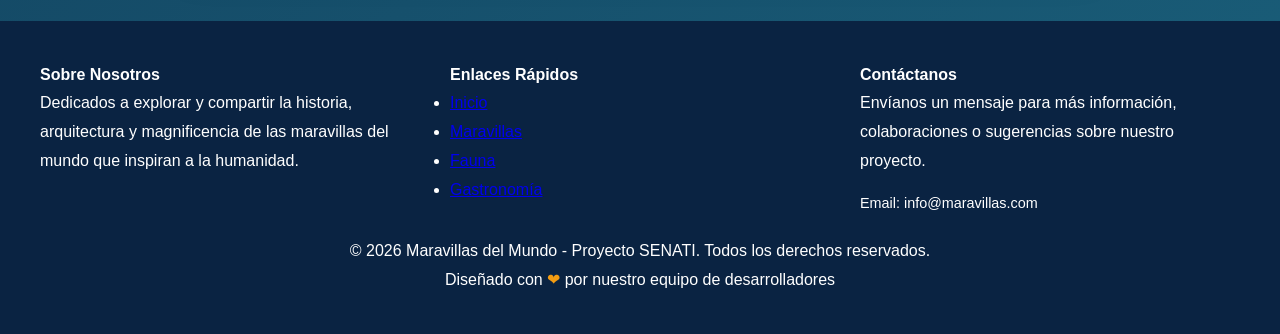
==== commit b86a7c3c: "corrección de errores en el css" ====
--- a/index.html
+++ b/index.html
@@ -14,7 +14,7 @@
     <meta property="og:description" content="Descubre las construcciones más impresionantes creadas por la humanidad. Un viaje visual por las maravillas antiguas y modernas del mundo.">
     <meta property="og:type" content="website">
     <meta property="og:url" content="https://ejemplo.com">
-    <meta property="og:image" content="images/chichen itza.jpeg">
+    <meta property="og:image" content="images/national.webp">
     <meta property="og:site_name" content="Maravillas del Mundo">
     <meta property="og:locale" content="es_ES">
     
--- a/css/style.css
+++ b/css/style.css
@@ -8,1004 +8,215 @@
 
 :root {
     --primary: #1a5f7a;
-    --secondary: #d4762f;
     --accent: #f39c12;
-    --dark: #0f2f3b;
-    --light: #f8f9fa;
-    --white: #ffffff;
-    --text: #333333;
-    --text-muted: #666666;
-    --border: #e0e0e0;
-    --shadow: 0 10px 40px rgba(0, 0, 0, 0.1);
-    --shadow-lg: 0 20px 60px rgba(0, 0, 0, 0.15);
-    --transition: all 0.3s cubic-bezier(0.25, 0.46, 0.45, 0.94);
-}
-
-html {
-    scroll-behavior: smooth;
-}
-
+    --dark: #0a2342;
+}
+
+/* BODY */
 body {
-    background: linear-gradient(135deg, #f5f7fa 0%, #c3cfe2 100%);
-    color: var(--text);
+    background: linear-gradient(135deg, #0a2342, #1a5f7a);
+    color: white;
     line-height: 1.8;
-    min-height: 100vh;
-    display: flex;
-    flex-direction: column;
     overflow-x: hidden;
 }
 
-main {
-    flex: 1;
-}
-
-/* ================= SCROLL ANIMATIONS ================= */
-@keyframes slideInUp {
-    from {
-        opacity: 0;
-        transform: translateY(60px);
-    }
-    to {
-        opacity: 1;
-        transform: translateY(0);
-    }
-}
-
-@keyframes slideInLeft {
-    from {
-        opacity: 0;
-        transform: translateX(-60px);
-    }
-    to {
-        opacity: 1;
-        transform: translateX(0);
-    }
-}
-
-@keyframes slideInRight {
-    from {
-        opacity: 0;
-        transform: translateX(60px);
-    }
-    to {
-        opacity: 1;
-        transform: translateX(0);
-    }
-}
-
-@keyframes scaleIn {
-    from {
-        opacity: 0;
-        transform: scale(0.9);
-    }
-    to {
-        opacity: 1;
-        transform: scale(1);
-    }
-}
-
-@keyframes shimmer {
-    0% {
-        background-position: -1000px 0;
-    }
-    100% {
-        background-position: 1000px 0;
-    }
-}
-
-@keyframes floatUp {
-    0%, 100% {
-        transform: translateY(0px);
-    }
-    50% {
-        transform: translateY(-20px);
-    }
-}
-
-@keyframes glow {
-    0%, 100% {
-        box-shadow: 0 0 20px rgba(243, 156, 18, 0.3);
-    }
-    50% {
-        box-shadow: 0 0 40px rgba(243, 156, 18, 0.6);
-    }
-}
-
-/* ================= HEADER ================= */
+/* HEADER (ARREGLADO 🔥) */
 header {
-    background: linear-gradient(90deg, #0a2342 0%, #1a5f7a 50%, #0a2342 100%);
-    padding: 1.2rem 0;
-    box-shadow: 0 4px 20px rgba(0, 0, 0, 0.3);
-    position: sticky;
+    background: rgba(10, 35, 66, 0.95);
+    padding: 15px 0;
+    position: sticky; /* 🔥 ya no fixed */
     top: 0;
     z-index: 1000;
-    backdrop-filter: blur(8px);
-    animation: slideInDown 0.6s ease-out;
-    border-bottom: 3px solid var(--accent);
 }
 
 .header-container {
-    max-width: 1400px;
-    margin: 0 auto;
-    padding: 0.8rem 3rem;
+    max-width: 1200px;
+    margin: auto;
+    padding: 0 2rem;
     display: flex;
     justify-content: space-between;
     align-items: center;
-    gap: 4rem;
 }
 
 header h1 {
-    font-size: 2rem;
-    color: white;
-    margin: 0;
-    font-weight: 800;
-    letter-spacing: -1px;
-    text-transform: uppercase;
-    background: linear-gradient(135deg, #f39c12, #ffffff);
-    -webkit-background-clip: text;
-    -webkit-text-fill-color: transparent;
-    background-clip: text;
-    animation: slideInLeft 0.8s ease-out;
-    flex-shrink: 0;
+    color: white;
 }
 
 nav ul {
+    display: flex;
+    gap: 20px;
     list-style: none;
-    display: flex;
-    gap: 0.3rem;
-    align-items: center;
-    animation: slideInRight 0.8s ease-out;
-    flex-wrap: wrap;
-    justify-content: flex-end;
 }
 
 nav a {
     color: white;
     text-decoration: none;
-    font-weight: 600;
-    padding: 0.8rem 1.8rem;
-    border-radius: 6px;
-    transition: var(--transition);
-    position: relative;
-    overflow: hidden;
-    font-size: 0.95rem;
-    text-transform: capitalize;
-    letter-spacing: 0.3px;
-}
-
-nav a::before {
-    content: '';
-    position: absolute;
-    top: 0;
-    left: -100%;
+}
+
+/* HERO FULL */
+.hero {
     width: 100%;
-    height: 100%;
-    background: rgba(243, 156, 18, 0.2);
-    transition: left 0.3s ease;
-    z-index: -1;
-}
-
-nav a:hover::before {
-    left: 0;
-}
-
-nav a::after {
-    content: '';
-    position: absolute;
-    bottom: -3px;
-    left: 1.8rem;
-    right: 1.8rem;
-    height: 3px;
-    background: var(--accent);
-    transform: scaleX(0);
-    transform-origin: right;
-    transition: transform 0.4s cubic-bezier(0.25, 0.46, 0.45, 0.94);
-}
-
-nav a:hover {
-    color: var(--accent);
-    background: rgba(243, 156, 18, 0.15);
-}
-
-nav a:hover::after {
-    transform: scaleX(1);
-    transform-origin: left;
-}
-
-nav a.nav-active {
-    color: var(--accent);
-    background: rgba(243, 156, 18, 0.2);
-    box-shadow: 0 0 15px rgba(243, 156, 18, 0.3);
-}
-
-nav a.nav-active::after {
-    transform: scaleX(1);
-    background: var(--accent);
-}
-
-/* ================= HERO SECTION ================= */
-.hero {
-    width: 100vw;
     height: 100vh;
-    background: url("../images/chichen itza.jpeg") center/cover no-repeat;
-    background-attachment: fixed;
+    margin-top: 0;
+
+    background: url("../images/chichen itza.jpeg") center center / cover no-repeat;
+
     display: flex;
     justify-content: center;
     align-items: center;
     text-align: center;
-    color: white;
+
     position: relative;
-    margin-left: calc(-50vw + 50%);
-    margin-right: calc(-50vw + 50%);
-    overflow: hidden;
-}
-
+}
+
+/* OSCURECER IMAGEN */
 .hero::before {
     content: "";
     position: absolute;
-    width: 100%;
-    height: 100%;
-    background: linear-gradient(180deg, rgba(10, 35, 66, 0.4) 0%, rgba(26, 95, 122, 0.5) 50%, rgba(0, 0, 0, 0.6) 100%);
-    z-index: 1;
-    animation: fadeInOverlay 1.2s ease-out;
-}
-
-@keyframes fadeInOverlay {
-    from {
-        opacity: 0;
-    }
-    to {
-        opacity: 1;
-    }
-}
-
+    inset: 0;
+    background: linear-gradient(
+        180deg,
+        rgba(0,0,0,0.3),
+        rgba(0,0,0,0.7)
+    );
+}
+
+/* CONTENIDO HERO */
 .hero-content {
     position: relative;
     z-index: 2;
-    max-width: 900px;
-    padding: 40px;
-    animation: fadeInUp 1s ease-out 0.2s both;
-}
-
-@keyframes fadeInUp {
-    from {
-        opacity: 0;
-        transform: translateY(40px);
-    }
-    to {
-        opacity: 1;
-        transform: translateY(0);
-    }
+    max-width: 800px;
 }
 
 .hero h2 {
-    font-size: clamp(2.5rem, 5vw, 4.5rem);
-    margin-bottom: 20px;
-    color: white;
-    font-weight: 800;
-    text-shadow: 2px 2px 20px rgba(0, 0, 0, 0.6);
-    line-height: 1.2;
-    letter-spacing: -1px;
-    animation: fadeInUp 1s ease-out 0.4s both;
+    font-size: 4rem;
+    font-weight: 900;
 }
 
 .hero p {
-    font-size: clamp(1rem, 2vw, 1.5rem);
-    margin-bottom: 40px;
-    text-shadow: 1px 1px 10px rgba(0, 0, 0, 0.6);
-    font-weight: 300;
-    animation: fadeInUp 1s ease-out 0.6s both;
-    color: rgba(255, 255, 255, 0.95);
-}
-
-/* ================= BUTTONS ================= */
+    margin: 15px 0 25px;
+    font-size: 1.2rem;
+}
+
+/* BOTON */
 .btn {
-    background: linear-gradient(135deg, var(--accent), #e8860a);
-    padding: 14px 36px;
+    background: var(--accent);
+    padding: 14px 30px;
+    border-radius: 30px;
     color: white;
     text-decoration: none;
-    border-radius: 50px;
-    transition: var(--transition);
-    font-size: 1rem;
-    font-weight: 600;
-    display: inline-block;
-    border: 2px solid transparent;
-    cursor: pointer;
-    text-align: center;
-    box-shadow: 0 8px 24px rgba(243, 156, 18, 0.3);
-    position: relative;
-    overflow: hidden;
-}
-
-.btn::before {
-    content: '';
-    position: absolute;
-    top: 50%;
-    left: 50%;
-    width: 0;
-    height: 0;
-    border-radius: 50%;
-    background: rgba(255, 255, 255, 0.2);
-    transform: translate(-50%, -50%);
-    transition: width 0.6s, height 0.6s;
-}
-
-.btn:hover::before {
-    width: 300px;
-    height: 300px;
-}
-
-.btn:hover {
-    background: linear-gradient(135deg, #e8860a, var(--secondary));
-    transform: translateY(-4px);
-    box-shadow: 0 16px 40px rgba(243, 156, 18, 0.4);
-}
-
-.btn:active {
-    transform: translateY(-2px);
-}
-
-.btn-primary {
-    background: linear-gradient(135deg, var(--primary), #0d4a62);
-    border-color: var(--primary);
-    box-shadow: 0 8px 24px rgba(26, 95, 122, 0.3);
-}
-
-.btn-primary:hover {
-    background: linear-gradient(135deg, #0d4a62, var(--dark));
-    box-shadow: 0 16px 40px rgba(26, 95, 122, 0.4);
-}
-
-/* ================= MAIN CONTENT ================= */
+}
+
+/* MAIN */
 main {
     max-width: 1200px;
-    margin: 80px auto;
+    margin: 60px auto;
     padding: 0 2rem;
-    width: 100%;
-}
-
+}
+
+/* TITULOS */
 main h2 {
     text-align: center;
-    margin-bottom: 50px;
-    font-size: clamp(1.8rem, 4vw, 2.8rem);
-    color: #0a2342;
-    font-weight: 900;
-    letter-spacing: -0.8px;
-    position: relative;
-    animation: slideInUp 0.8s ease-out;
-    text-shadow: 0 2px 4px rgba(0, 0, 0, 0.05);
+    margin-bottom: 30px;
 }
 
 main h2::after {
     content: '';
     display: block;
-    width: 80px;
+    width: 60px;
     height: 4px;
-    background: linear-gradient(90deg, var(--accent), var(--secondary));
-    margin: 20px auto 0;
-    border-radius: 2px;
-}
-
-main h3 {
-    margin-top: 40px;
-    margin-bottom: 25px;
-    font-size: 1.6rem;
-    color: #1a5f7a;
-    font-weight: 800;
-    letter-spacing: -0.3px;
-    animation: slideInLeft 0.8s ease-out;
-}
-
-main h4 {
-    font-size: 1.05rem;
-    margin-top: 12px;
-    color: var(--text);
-    font-weight: 700;
-    letter-spacing: -0.3px;
-}
-
-/* Articles and sections */
+    background: var(--accent);
+    margin: 10px auto;
+}
+
+/* SECCIONES */
 article,
 section {
-    background: #ffffff;
-    padding: 45px;
-    border-radius: 16px;
+    background: linear-gradient(135deg, #1a5f7a, #0a2342);
+    padding: 40px;
+    border-radius: 15px;
     margin-bottom: 40px;
-    box-shadow: 0 8px 32px rgba(10, 35, 66, 0.12);
-    transition: var(--transition);
-    animation: slideInUp 0.8s ease-out;
-    border: 1px solid rgba(26, 95, 122, 0.08);
-}
-
-article:hover,
-section:hover {
-    box-shadow: 0 24px 60px rgba(0, 0, 0, 0.12);
-    transform: translateY(-4px);
-}
-
-article.intro {
-    border-left: 6px solid var(--primary);
-    position: relative;
-    background: linear-gradient(135deg, #ffffff 0%, #f8fbff 100%);
-}
-
-article.intro::before {
-    content: '💡';
-    position: absolute;
-    top: 20px;
-    right: 30px;
-    font-size: 2.5rem;
-    opacity: 0.25;
-}
-
-article.overview {
-    background: linear-gradient(135deg, #ffffff 0%, #f0f6fb 100%);
-    border-top: 4px solid var(--primary);
-    border-left: 4px solid transparent;
-}
-
-article.summary {
-    background: linear-gradient(135deg, #1a5f7a 0%, #0a2342 100%);
-    color: white;
-    text-align: center;
-    box-shadow: 0 16px 50px rgba(26, 95, 122, 0.35);
-}
-
-article.summary h2 {
-    color: #ffffff;
-    margin-bottom: 30px;
-    font-weight: 900;
-}
-
-article.summary h2::after {
-    background: linear-gradient(90deg, #f39c12, #ffffff);
-}
-
-article.summary h4 {
-    color: #ffffff;
-}
-
-article.summary p {
-    color: rgba(255, 255, 255, 0.98);
-}
-
-article p,
-section p {
-    max-width: 800px;
-    margin: 0 auto 1.5rem;
-    color: #444444;
-    line-height: 1.9;
-    font-size: 1.05rem;
-    font-weight: 500;
-}
-
-article ul,
-section ul {
-    max-width: 800px;
-    margin: 2rem auto;
-    list-style: none;
-    padding: 0;
-}
-
-article li,
-section li {
-    margin: 16px 0;
-    padding-left: 2rem;
-    color: #555555;
-    transition: color 0.2s ease;
-    position: relative;
-    line-height: 1.8;
-    font-weight: 500;
-}
-
-article li:hover,
-section li:hover {
-    color: var(--primary);
-    padding-left: 2.3rem;
-}
-
-article li::before {
-    content: "✓";
-    position: absolute;
-    left: 0;
-    color: var(--accent);
-    font-weight: bold;
-    font-size: 1.2rem;
-    transition: transform 0.2s ease;
-}
-
-article li:hover::before {
-    transform: scale(1.3);
-}
-
-
-article li:hover,
-section li:hover {
-    color: var(--primary);
-}
-
-/* ================= CARDS GRID ================= */
+    box-shadow: 0 10px 30px rgba(0,0,0,0.5);
+    transition: 0.3s;
+}
+
+article:hover {
+    transform: translateY(-5px);
+}
+
+/* TEXTO */
+article p {
+    color: rgba(255,255,255,0.9);
+}
+
+/* LISTAS */
+article ul {
+    margin-top: 20px;
+}
+
+article li {
+    margin: 10px 0;
+}
+
+/* CARDS */
 .cards {
     display: grid;
-    grid-template-columns: repeat(auto-fit, minmax(220px, 1fr));
-    gap: 28px;
-    margin-top: 40px;
+    grid-template-columns: repeat(auto-fit, minmax(200px, 1fr));
+    gap: 20px;
 }
 
 .card {
-    background: var(--white);
-    border-radius: 12px;
+    background: #0a2342;
+    border-radius: 10px;
     overflow: hidden;
-    transition: var(--transition);
-    box-shadow: 0 8px 24px rgba(0, 0, 0, 0.1);
-    border: 1px solid rgba(0, 0, 0, 0.05);
-    cursor: pointer;
-    animation: slideInUp 0.8s ease-out;
-}
-
-.card:hover {
-    transform: translateY(-12px);
-    box-shadow: 0 20px 50px rgba(0, 0, 0, 0.15);
-    border-color: var(--accent);
-}
-
-.card:hover img {
-    filter: brightness(1.1);
 }
 
 .card img {
     width: 100%;
-    height: 200px;
+    height: 150px;
     object-fit: cover;
-    display: block;
-    transition: transform 0.5s ease, filter 0.3s ease;
-}
-
-.card:hover img {
-    transform: scale(1.08);
 }
 
 .card h4 {
-    padding: 20px 16px 16px;
-    margin: 0;
-    font-size: 1rem;
-    color: var(--text);
-    font-weight: 700;
-    letter-spacing: -0.3px;
-    transition: color 0.2s ease;
-}
-
-.card:hover h4 {
-    color: var(--primary);
-}
-
-/* ================= CTA SECTION ================= */
+    padding: 10px;
+}
+
+/* 🔥 SUMMARY ARREGLADO */
+.summary {
+    text-align: center;
+    max-width: 900px;
+    margin: 0 auto 40px;
+    padding: 60px 40px;
+}
+
+.summary p {
+    max-width: 700px;
+    margin: 0 auto 20px;
+}
+
+/* CTA */
 .cta-section {
+    margin-top: 20px;
+}
+
+.cta-section .btn {
+    display: inline-block;
+}
+
+/* FOOTER */
+footer {
+    background: #0a2342;
+    padding: 40px;
     margin-top: 40px;
-    padding: 30px 0;
-    border-top: 3px solid rgba(255, 255, 255, 0.2);
-    border-bottom: 3px solid rgba(255, 255, 255, 0.2);
-}
-
-.cta-section p {
-    font-size: 1.25rem;
-    margin-bottom: 20px;
-    font-weight: 600;
-    color: white;
-}
-
-.cta-section .btn {
-    margin-top: 15px;
-    animation: floatUp 2s ease-in-out infinite;
-}
-
-/* ================= FOOTER ================= */
-footer {
-    background: linear-gradient(135deg, var(--dark), #0a1f2e);
-    color: white;
-    padding: 60px 2rem 25px;
-    margin-top: auto;
-    border-top: 1px solid rgba(26, 95, 122, 0.3);
 }
 
 .footer-content {
-    max-width: 1200px;
-    margin: 0 auto 45px;
     display: grid;
-    grid-template-columns: repeat(auto-fit, minmax(280px, 1fr));
-    gap: 50px;
-}
-
-.footer-section {
-    animation: slideInUp 0.8s ease-out;
-}
-
-.footer-section h4 {
-    color: var(--accent);
-    margin-bottom: 18px;
-    font-size: 1.25rem;
-    font-weight: 700;
-    letter-spacing: -0.3px;
-    position: relative;
-    display: inline-block;
-}
-
-.footer-section h4::after {
-    content: '';
-    position: absolute;
-    bottom: -8px;
-    left: 0;
-    width: 40px;
-    height: 3px;
-    background: var(--accent);
-    border-radius: 2px;
-}
-
-.footer-section p {
-    color: rgba(255, 255, 255, 0.85);
-    font-size: 0.95rem;
-    line-height: 1.7;
-    margin: 0;
-}
-
-.footer-section ul {
-    list-style: none;
-    padding: 0;
-    margin: 0;
-}
-
-.footer-section ul li {
-    margin: 12px 0;
-    transition: var(--transition);
-}
-
-.footer-section ul li:hover {
-    padding-left: 8px;
-}
-
-.footer-section ul a {
-    color: rgba(255, 255, 255, 0.85);
-    text-decoration: none;
-    transition: var(--transition);
-    font-size: 0.95rem;
-    display: inline-block;
-}
-
-.footer-section ul a:hover {
-    color: var(--accent);
-    transform: translateX(4px);
+    grid-template-columns: repeat(auto-fit, minmax(200px,1fr));
+    gap: 30px;
 }
 
 .footer-bottom {
-    max-width: 1200px;
-    margin: 0 auto;
-    padding-top: 35px;
-    border-top: 1px solid rgba(255, 255, 255, 0.1);
-    text-align: center;
-    font-size: 0.85rem;
-    color: rgba(255, 255, 255, 0.7);
-}
-
-.footer-bottom p {
-    margin: 6px 0;
-    font-weight: 500;
-}
-
-/* ================= RESPONSIVE DESIGN ================= */
-@media (max-width: 1024px) {
-    .header-container {
-        flex-wrap: wrap;
-        gap: 1rem;
-    }
-
-    main {
-        margin: 60px auto;
-    }
-
-    article,
-    section {
-        padding: 35px;
-    }
-
-    main h2 {
-        margin-bottom: 40px;
-    }
-
-    .cards {
-        gap: 20px;
-    }
-}
-
-@media (max-width: 768px) {
-    .header-container {
-        flex-direction: column;
-        text-align: center;
-        gap: 1.5rem;
-        padding: 1.2rem 1.5rem;
-    }
-
-    header h1 {
-        font-size: 1.5rem;
-    }
-
-    nav ul {
-        flex-direction: column;
-        gap: 0.8rem;
-        width: 100%;
-    }
-
-    nav a {
-        display: block;
-        padding: 10px 15px;
-    }
-
-    .hero h2 {
-        font-size: 2rem;
-    }
-
-    .hero p {
-        font-size: 1.05rem;
-    }
-
-    .hero-content {
-        padding: 25px;
-    }
-
-    main {
-        margin: 50px auto;
-        padding: 0 1.5rem;
-    }
-
-    article,
-    section {
-        padding: 30px 25px;
-        margin-bottom: 30px;
-    }
-
-    main h2 {
-        font-size: 2rem;
-        margin-bottom: 35px;
-    }
-
-    main h3 {
-        font-size: 1.35rem;
-    }
-
-    .cards {
-        grid-template-columns: repeat(auto-fit, minmax(170px, 1fr));
-        gap: 18px;
-    }
-
-    .card img {
-        height: 140px;
-    }
-
-    .card h4 {
-        font-size: 0.9rem;
-        padding: 14px 10px;
-    }
-
-    .footer-content {
-        grid-template-columns: repeat(2, 1fr);
-        gap: 30px;
-    }
-
-    .footer-section h4::after {
-        width: 30px;
-    }
-
-    nav a::after {
-        display: none;
-    }
-}
-
-@media (max-width: 480px) {
-    .header-container {
-        padding: 1rem;
-        gap: 1rem;
-    }
-
-    header h1 {
-        font-size: 1.3rem;
-    }
-
-    nav ul {
-        gap: 0.5rem;
-        width: 100%;
-    }
-
-    nav a {
-        font-size: 0.8rem;
-        padding: 10px 14px;
-        border-radius: 6px;
-    }
-
-    .hero {
-        height: 55vh;
-    }
-
-    .hero h2 {
-        font-size: 1.6rem;
-    }
-
-    .hero p {
-        font-size: 0.95rem;
-    }
-
-    .hero-content {
-        padding: 15px;
-    }
-
-    .btn {
-        padding: 11px 28px;
-        font-size: 0.9rem;
-        border-radius: 40px;
-    }
-
-    main {
-        margin: 30px auto;
-        padding: 0 1rem;
-    }
-
-    article,
-    section {
-        padding: 20px;
-        margin-bottom: 20px;
-    }
-
-    main h2 {
-        font-size: 1.6rem;
-        margin-bottom: 20px;
-    }
-
-    main h2::after {
-        width: 60px;
-    }
-
-    main h3 {
-        font-size: 1.1rem;
-        margin-top: 25px;
-    }
-
-    article ul,
-    section ul {
-        margin: 1.5rem auto;
-    }
-
-    article li,
-    section li {
-        margin: 10px 0;
-        padding-left: 1.5rem;
-    }
-
-    article li:hover,
-    section li:hover {
-        padding-left: 1.8rem;
-    }
-
-    .cards {
-        grid-template-columns: repeat(2, 1fr);
-        gap: 12px;
-    }
-
-    .card {
-        border-radius: 10px;
-    }
-
-    .card img {
-        height: 110px;
-    }
-
-    .card h4 {
-        font-size: 0.8rem;
-        padding: 10px 8px;
-    }
-
-    .cta-section {
-        padding: 20px 0;
-        margin-top: 25px;
-    }
-
-    .cta-section p {
-        font-size: 1.05rem;
-    }
-
-    .footer-content {
-        grid-template-columns: 1fr;
-        gap: 30px;
-    }
-
-    .footer-section {
-        text-align: center;
-    }
-
-    .footer-section h4::after {
-        left: 50%;
-        transform: translateX(-50%);
-    }
-
-    .footer-section ul a:hover {
-        transform: none;
-    }
-
-    .footer-bottom {
-        font-size: 0.75rem;
-        padding-top: 25px;
-    }
-}
-
-/* ================= ACCESIBILIDAD ================= */
-@media (prefers-reduced-motion: reduce) {
-    *,
-    *::before,
-    *::after {
-        animation: none !important;
-        transition: none !important;
-    }
-}
-
-@media (prefers-color-scheme: dark) {
-    body {
-        background: linear-gradient(135deg, #1a1a1a 0%, #2d3436 100%);
-    }
-
-    article,
-    section {
-        background: #2d3436;
-        color: #e0e0e0;
-        box-shadow: 0 12px 40px rgba(0, 0, 0, 0.4);
-    }
-
-    article:hover,
-    section:hover {
-        box-shadow: 0 24px 60px rgba(0, 0, 0, 0.5);
-    }
-
-    article p,
-    section p {
-        color: #b8b8b8;
-    }
-
-    main h2,
-    main h3,
-    main h4 {
-        color: #e8e8e8;
-    }
-
-    main h2::after {
-        background: linear-gradient(90deg, #f39c12, #e8860a);
-    }
-
-    article li,
-    section li {
-        color: #b8b8b8;
-    }
-
-    article li:hover,
-    section li:hover {
-        color: #f39c12;
-    }
-
-    .card {
-        background: #3a3a3a;
-        border-color: #555;
-        box-shadow: 0 8px 24px rgba(0, 0, 0, 0.3);
-    }
-
-    .card:hover {
-        box-shadow: 0 20px 50px rgba(0, 0, 0, 0.4);
-    }
-
-    .card h4 {
-        color: #e8e8e8;
-    }
-
-    .card:hover h4 {
-        color: #f39c12;
-    }
-
-    footer {
-        background: linear-gradient(135deg, #1a1a1a, #2d3436);
-        border-top-color: rgba(243, 156, 18, 0.2);
-    }
+    text-align: center;
+    margin-top: 20px;
 }
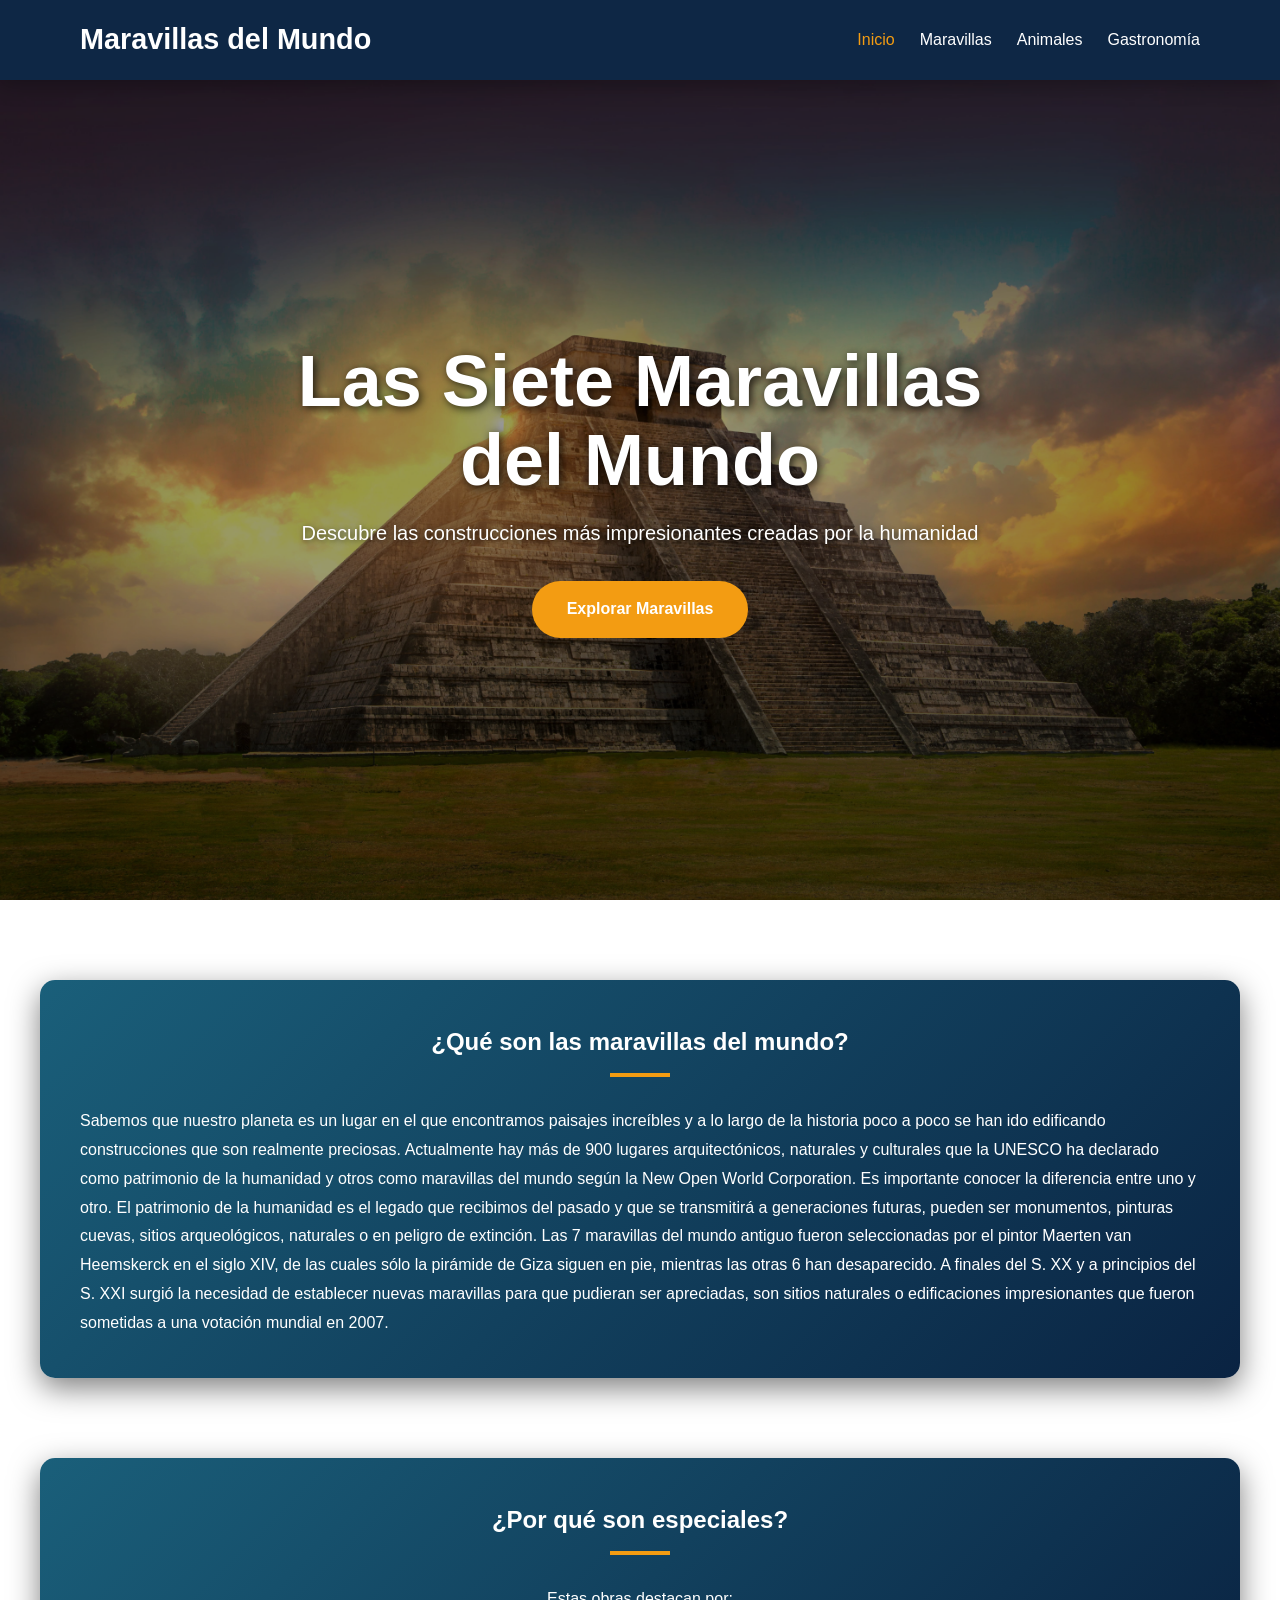
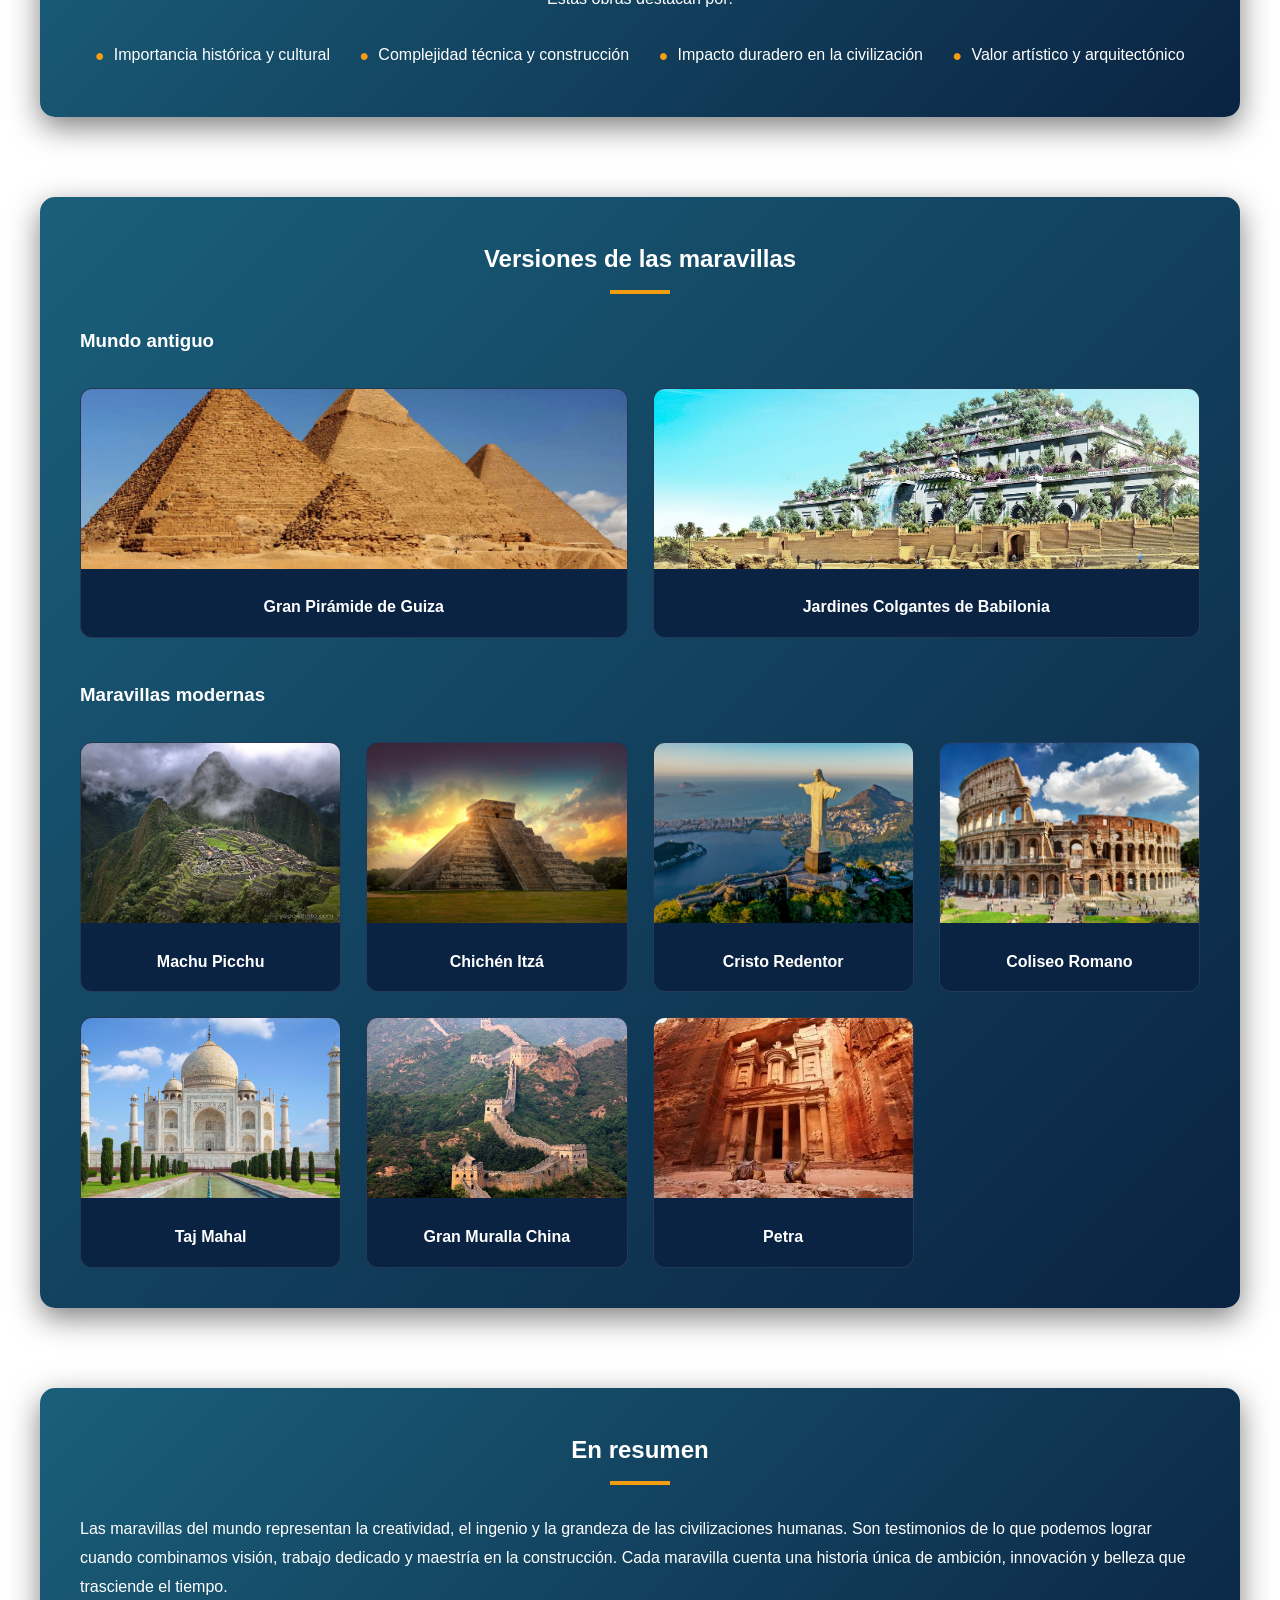
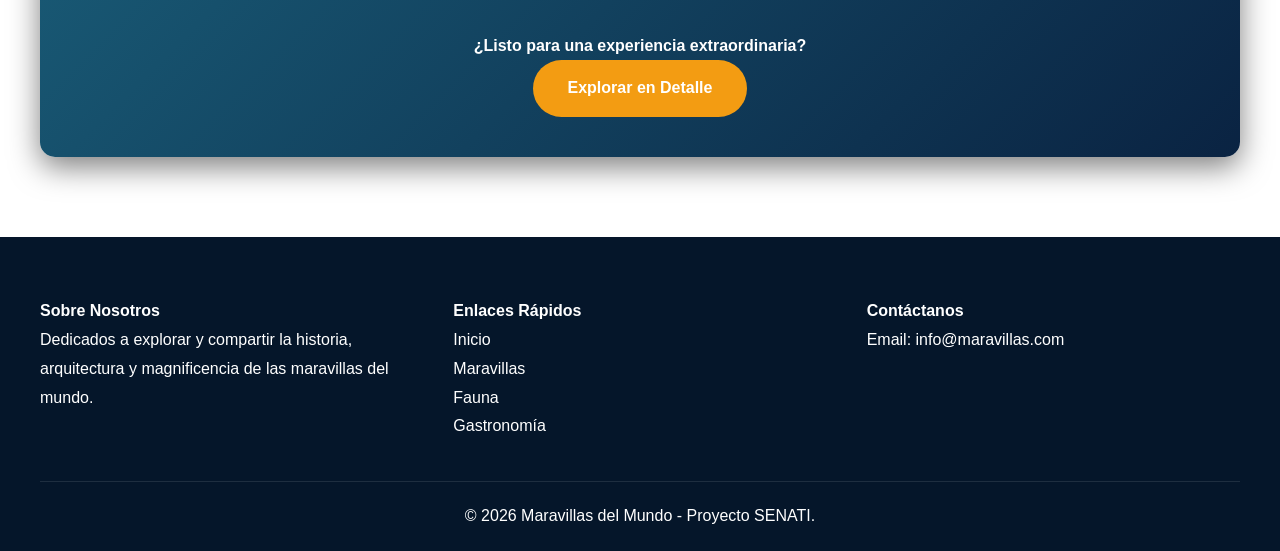
==== commit 6753f9b9: "Modificaciones finales del index y del css (orden en la estructura)" ====
--- a/index.html
+++ b/index.html
@@ -9,7 +9,6 @@
     <meta name="robots" content="index, follow">
     <meta name="theme-color" content="#1a5f7a">
     
-    <!-- Open Graph para redes sociales -->
     <meta property="og:title" content="Las 7 Maravillas del Mundo - Una Experiencia Inmersiva">
     <meta property="og:description" content="Descubre las construcciones más impresionantes creadas por la humanidad. Un viaje visual por las maravillas antiguas y modernas del mundo.">
     <meta property="og:type" content="website">
@@ -18,14 +17,11 @@
     <meta property="og:site_name" content="Maravillas del Mundo">
     <meta property="og:locale" content="es_ES">
     
-    <!-- Favicon -->
     <link rel="icon" type="image/x-icon" href="favicon.ico">
     
-    <!-- Preconexión para optimizar -->
     <link rel="preconnect" href="https://fonts.googleapis.com">
     <link rel="dns-prefetch" href="https://fonts.googleapis.com">
     
-    <!-- Canonical -->
     <link rel="canonical" href="https://ejemplo.com">
     
     <title>Las 7 Maravillas del Mundo - Historia, Arquitectura y Patrimonio</title>
@@ -51,7 +47,6 @@
 
 <main role="main" aria-label="Contenido principal">
 
-    <!-- HERO PRINCIPAL -->
     <section class="hero" aria-label="Banner principal">
         <div class="hero-content">
             <h2>Las Siete Maravillas del Mundo</h2>
@@ -60,21 +55,29 @@
         </div>
     </section>
 
-    <!-- INTRO -->
     <article class="intro" role="region" aria-label="Introducción">
         <h2>¿Qué son las maravillas del mundo?</h2>
         <p>
-            Las Siete Maravillas del Mundo son un conjunto de construcciones extraordinarias creadas por el ser humano 
-            que destacan por su belleza, innovación arquitectónica y valor cultural. A lo largo de la historia, 
-            este concepto ha cambiado, pero siempre ha representado lo mejor de la capacidad humana.
+            Sabemos que nuestro planeta es un lugar en el que encontramos paisajes increíbles y a lo largo de la historia poco a poco se han ido edificando 
+            construcciones que son realmente preciosas.
+
+            Actualmente hay más de 900 lugares arquitectónicos, naturales y culturales que la UNESCO ha declarado como patrimonio de la humanidad y otros como maravillas 
+            del mundo según la New Open World Corporation.
+
+            Es importante conocer la diferencia entre uno y otro. El patrimonio de la humanidad es el legado que recibimos del pasado y que se transmitirá a generaciones futuras, pueden ser monumentos, 
+            pinturas cuevas, sitios arqueológicos, naturales o en peligro de extinción.
+
+            Las 7 maravillas del mundo antiguo fueron seleccionadas por el pintor Maerten van Heemskerck en el siglo XIV, de las cuales sólo la pirámide de Giza siguen en pie, 
+            mientras las otras 6 han desaparecido.
+            A finales del S. XX y a principios del S. XXI surgió la necesidad de establecer nuevas maravillas para que pudieran ser apreciadas, son sitios naturales o edificaciones 
+            impresionantes que fueron sometidas a una votación mundial en 2007. 
         </p>
     </article>
 
-    <!-- CONCEPTO -->
     <article class="overview" role="region" aria-label="Características principales">
         <h2>¿Por qué son especiales?</h2>
-        <p>Estas obras destacan por:</p>
-        <ul role="list">
+        <p style="text-align: center; margin-bottom: 20px;">Estas obras destacan por:</p>
+        <ul class="skills-list" role="list">
             <li role="listitem">Importancia histórica y cultural</li>
             <li role="listitem">Complejidad técnica y construcción</li>
             <li role="listitem">Impacto duradero en la civilización</li>
@@ -82,57 +85,55 @@
         </ul>
     </article>
 
-    <!-- VERSIONES -->
     <article class="overview" role="region" aria-label="Versiones históricas">
         <h2>Versiones de las maravillas</h2>
 
         <h3>Mundo antiguo</h3>
         <div class="cards" role="list">
             <div class="card" role="listitem">
-                <img src="images/Piramides.jpg" alt="Gran Pirámide de Guiza - Estructuras de Guiza, Egipto, construida alrededor del 2580 a.C." loading="lazy">
+                <img src="images/Piramides.jpg" alt="Gran Pirámide de Guiza" loading="lazy">
                 <h4>Gran Pirámide de Guiza</h4>
             </div>
 
             <div class="card" role="listitem">
-                <img src="images/jardines-babilonia-.jpg" alt="Jardines Colgantes de Babilonia - Estructuras legendarias de Mesopotamia" loading="lazy">
+                <img src="images/jardines-babilonia-.jpg" alt="Jardines Colgantes de Babilonia" loading="lazy">
                 <h4>Jardines Colgantes de Babilonia</h4>
             </div>
         </div>
 
-        <h3>Maravillas modernas</h3>
+        <h3 style="margin-top: 40px;">Maravillas modernas</h3>
         <div class="cards" role="list">
             <div class="card" role="listitem">
-                <img src="images/machu-picchu.jpg" alt="Machu Picchu - Ciudadela inca en las montañas de Perú" loading="lazy">
+                <img src="images/machu-picchu.jpg" alt="Machu Picchu" loading="lazy">
                 <h4>Machu Picchu</h4>
             </div>
             <div class="card" role="listitem">
-                <img src="images/chichen itza.jpeg" alt="Chichén Itzá - Pirámide maya en la Península de Yucatán, México" loading="lazy">
+                <img src="images/chichen itza.jpeg" alt="Chichén Itzá" loading="lazy">
                 <h4>Chichén Itzá</h4>
             </div>
             <div class="card" role="listitem">
-                <img src="images/Cristo-Redentor.jpg" alt="Cristo Redentor - Monumento colosal en Río de Janeiro, Brasil" loading="lazy">
+                <img src="images/Cristo-Redentor.jpg" alt="Cristo Redentor" loading="lazy">
                 <h4>Cristo Redentor</h4>
             </div>
             <div class="card" role="listitem">
-                <img src="images/Coliseo-Romano.jpg" alt="Coliseo Romano - Anfiteatro en Roma, Italia, símbolo del Imperio Romano" loading="lazy">
+                <img src="images/Coliseo-Romano.jpg" alt="Coliseo Romano" loading="lazy">
                 <h4>Coliseo Romano</h4>
             </div>
             <div class="card" role="listitem">
-                <img src="images/taj-mahal.jpg" alt="Taj Mahal - Mausoleo en Agra, India, obra maestra de la arquitectura mogol" loading="lazy">
+                <img src="images/taj-mahal.jpg" alt="Taj Mahal" loading="lazy">
                 <h4>Taj Mahal</h4>
             </div>
             <div class="card" role="listitem">
-                <img src="images/muralla-china.jpg" alt="Gran Muralla China - Fortificación defensiva que atraviesa el norte de China" loading="lazy">
+                <img src="images/muralla-china.jpg" alt="Gran Muralla China" loading="lazy">
                 <h4>Gran Muralla China</h4>
             </div>
             <div class="card" role="listitem">
-                <img src="images/petra.webp" alt="Petra - Ciudad nabatea tallada en roca en Jordania" loading="lazy">
+                <img src="images/petra.webp" alt="Petra" loading="lazy">
                 <h4>Petra</h4>
             </div>
         </div>
     </article>
 
-    <!-- RESUMEN -->
     <article class="overview summary" role="region" aria-label="Conclusión">
         <h2>En resumen</h2>
         <p>
@@ -140,9 +141,9 @@
             Son testimonios de lo que podemos lograr cuando combinamos visión, trabajo dedicado y maestría en la construcción.
             Cada maravilla cuenta una historia única de ambición, innovación y belleza que trasciende el tiempo.
         </p>
-        <div class="cta-section">
+        <div class="cta-section" style="text-align: center; margin-top: 30px;">
             <p><strong>¿Listo para una experiencia extraordinaria?</strong></p>
-            <a href="maravillas.html" class="btn btn-primary">Explorar en Detalle</a>
+            <a href="maravillas.html" class="btn">Explorar en Detalle</a>
         </div>
     </article>
 
@@ -152,34 +153,29 @@
     <div class="footer-content">
         <div class="footer-section">
             <h4>Sobre Nosotros</h4>
-            <p>Dedicados a explorar y compartir la historia, arquitectura y magnificencia de las maravillas del mundo que inspiran a la humanidad.</p>
+            <p>Dedicados a explorar y compartir la historia, arquitectura y magnificencia de las maravillas del mundo.</p>
         </div>
         
         <div class="footer-section">
             <h4>Enlaces Rápidos</h4>
-            <ul role="list">
-                <li><a href="index.html">Inicio</a></li>
-                <li><a href="maravillas.html">Maravillas</a></li>
-                <li><a href="animales.html">Fauna</a></li>
-                <li><a href="gastronomia.html">Gastronomía</a></li>
+            <ul role="list" style="list-style: none;">
+                <li><a href="index.html" style="color: white; text-decoration: none;">Inicio</a></li>
+                <li><a href="maravillas.html" style="color: white; text-decoration: none;">Maravillas</a></li>
+                <li><a href="animales.html" style="color: white; text-decoration: none;">Fauna</a></li>
+                <li><a href="gastronomia.html" style="color: white; text-decoration: none;">Gastronomía</a></li>
             </ul>
         </div>
 
         <div class="footer-section">
             <h4>Contáctanos</h4>
-            <p>Envíanos un mensaje para más información, colaboraciones o sugerencias sobre nuestro proyecto.</p>
-            <p style="margin-top: 15px; font-size: 0.9rem;">Email: info@maravillas.com</p>
+            <p>Email: info@maravillas.com</p>
         </div>
     </div>
     
     <div class="footer-bottom">
-        <p>&copy; 2026 Maravillas del Mundo - Proyecto SENATI. Todos los derechos reservados.</p>
-        <p>Diseñado con <span aria-label="amor" style="color: var(--accent);">❤</span> por nuestro equipo de desarrolladores</p>
+        <p>&copy; 2026 Maravillas del Mundo - Proyecto SENATI.</p>
     </div>
 </footer>
 
-<!-- Scripts -->
-<script src="js/scroll-animations.js" defer></script>
-
 </body>
 </html>
--- a/css/style.css
+++ b/css/style.css
@@ -1,4 +1,4 @@
-/* RESET */
+/* RESET GENERAL */
 * {
     margin: 0;
     padding: 0;
@@ -10,117 +10,142 @@
     --primary: #1a5f7a;
     --accent: #f39c12;
     --dark: #0a2342;
+    --header-height: 80px;
 }
 
 /* BODY */
 body {
-    background: linear-gradient(135deg, #0a2342, #1a5f7a);
+    background: #ffffff;
     color: white;
     line-height: 1.8;
     overflow-x: hidden;
 }
 
-/* HEADER (ARREGLADO 🔥) */
+/* HEADER */
 header {
-    background: rgba(10, 35, 66, 0.95);
-    padding: 15px 0;
-    position: sticky; /* 🔥 ya no fixed */
+    background: rgba(10, 35, 66, 0.98);
+    height: var(--header-height);
+    display: flex;
+    align-items: center;
+    position: sticky;
     top: 0;
     z-index: 1000;
+    box-shadow: 0 4px 20px rgba(0,0,0,0.3);
 }
 
 .header-container {
+    width: 100%;
     max-width: 1200px;
     margin: auto;
-    padding: 0 2rem;
+    padding: 0 40px;
     display: flex;
     justify-content: space-between;
     align-items: center;
 }
 
 header h1 {
+    font-size: 1.8rem;
     color: white;
 }
 
 nav ul {
     display: flex;
-    gap: 20px;
+    gap: 25px;
     list-style: none;
 }
 
 nav a {
     color: white;
     text-decoration: none;
-}
-
-/* HERO FULL */
+    font-weight: 500;
+    transition: color 0.3s;
+}
+
+nav a:hover, .nav-active {
+    color: var(--accent);
+}
+
+/* HERO */
 .hero {
     width: 100%;
-    height: 100vh;
-    margin-top: 0;
-
+    min-height: calc(100vh - var(--header-height)); 
     background: url("../images/chichen itza.jpeg") center center / cover no-repeat;
-
     display: flex;
     justify-content: center;
     align-items: center;
     text-align: center;
-
     position: relative;
-}
-
-/* OSCURECER IMAGEN */
+    color: white; 
+}
+
 .hero::before {
     content: "";
     position: absolute;
     inset: 0;
-    background: linear-gradient(
-        180deg,
-        rgba(0,0,0,0.3),
-        rgba(0,0,0,0.7)
-    );
-}
-
-/* CONTENIDO HERO */
+    background: rgba(0,0,0,0.4);
+    z-index: 1;
+}
+
 .hero-content {
     position: relative;
     z-index: 2;
     max-width: 800px;
+    padding: 0 20px;
 }
 
 .hero h2 {
-    font-size: 4rem;
+    color: white;
+    font-size: clamp(2.5rem, 8vw, 4.5rem);
     font-weight: 900;
+    line-height: 1.1;
+    margin-bottom: 10px;
+    text-shadow: 2px 2px 10px rgba(0,0,0,0.8);
 }
 
 .hero p {
-    margin: 15px 0 25px;
-    font-size: 1.2rem;
-}
-
-/* BOTON */
+    margin: 15px 0 30px;
+    font-size: 1.25rem;
+    text-shadow: 1px 1px 5px rgba(0,0,0,0.5);
+}
+
+/* BOTONES */
 .btn {
+    display: inline-block;
     background: var(--accent);
-    padding: 14px 30px;
+    padding: 14px 35px;
     border-radius: 30px;
     color: white;
     text-decoration: none;
-}
-
-/* MAIN */
-main {
-    max-width: 1200px;
-    margin: 60px auto;
-    padding: 0 2rem;
-}
-
-/* TITULOS */
-main h2 {
+    font-weight: bold;
+    transition: transform 0.3s, background 0.3s;
+    border: none;
+    cursor: pointer;
+}
+
+.btn:hover {
+    background: #e67e22;
+    transform: scale(1.05);
+}
+
+/* SECCIONES AZULES */
+.intro, .overview, .summary {
+    max-width: 1200px;
+    margin: 80px auto;
+    padding: 40px;
+    background: linear-gradient(135deg, #1a5f7a, #0a2342);
+    border-radius: 15px;
+    box-shadow: 0 10px 30px rgba(0,0,0,0.5);
+    transition: 0.3s;
+    color: white;
+}
+
+.intro h2, .overview h2, .summary h2 {
+    color: white;
     text-align: center;
     margin-bottom: 30px;
 }
 
-main h2::after {
+.intro h2::after, .overview h2::after, .summary h2::after {
     content: '';
     display: block;
     width: 60px;
@@ -129,94 +154,80 @@
     margin: 10px auto;
 }
 
-/* SECCIONES */
-article,
-section {
-    background: linear-gradient(135deg, #1a5f7a, #0a2342);
-    padding: 40px;
-    border-radius: 15px;
-    margin-bottom: 40px;
-    box-shadow: 0 10px 30px rgba(0,0,0,0.5);
-    transition: 0.3s;
-}
-
-article:hover {
-    transform: translateY(-5px);
-}
-
-/* TEXTO */
-article p {
-    color: rgba(255,255,255,0.9);
-}
-
-/* LISTAS */
-article ul {
+/* !!! NUEVO: ESTILO PARA LA LISTA HORIZONTAL (Mismo diseño que tu imagen) !!! */
+.skills-list {
+    list-style: none;
+    display: flex;
+    flex-wrap: wrap;
+    justify-content: center;
+    gap: 30px;
+    padding: 0;
     margin-top: 20px;
 }
 
-article li {
-    margin: 10px 0;
+.skills-list li {
+    font-size: 1rem;
+    font-weight: 500;
+    display: flex;
+    align-items: center;
+}
+
+.skills-list li::before {
+    content: "•";
+    color: var(--accent); /* Punto naranja como tus títulos */
+    font-weight: bold;
+    margin-right: 10px;
+    font-size: 1.5rem;
 }
 
 /* CARDS */
 .cards {
     display: grid;
-    grid-template-columns: repeat(auto-fit, minmax(200px, 1fr));
-    gap: 20px;
+    grid-template-columns: repeat(auto-fit, minmax(250px, 1fr));
+    gap: 25px;
+    margin-top: 30px;
 }
 
 .card {
     background: #0a2342;
-    border-radius: 10px;
+    border-radius: 12px;
     overflow: hidden;
+    transition: 0.3s;
+    border: 1px solid rgba(255,255,255,0.1);
 }
 
 .card img {
     width: 100%;
-    height: 150px;
+    height: 180px;
     object-fit: cover;
 }
 
 .card h4 {
-    padding: 10px;
-}
-
-/* 🔥 SUMMARY ARREGLADO */
-.summary {
-    text-align: center;
-    max-width: 900px;
-    margin: 0 auto 40px;
-    padding: 60px 40px;
-}
-
-.summary p {
-    max-width: 700px;
-    margin: 0 auto 20px;
-}
-
-/* CTA */
-.cta-section {
-    margin-top: 20px;
-}
-
-.cta-section .btn {
-    display: inline-block;
+    padding: 15px;
+    text-align: center;
+    color: white;
 }
 
 /* FOOTER */
 footer {
-    background: #0a2342;
-    padding: 40px;
-    margin-top: 40px;
+    background: #05162a;
+    padding: 60px 20px 20px;
+    margin-top: 80px;
+    color: white;
 }
 
 .footer-content {
+    max-width: 1200px;
+    margin: 0 auto;
     display: grid;
-    grid-template-columns: repeat(auto-fit, minmax(200px,1fr));
-    gap: 30px;
+    grid-template-columns: repeat(auto-fit, minmax(250px, 1fr));
+    gap: 40px;
 }
 
 .footer-bottom {
-    text-align: center;
-    margin-top: 20px;
+    max-width: 1200px;
+    margin: 40px auto 0;
+    padding-top: 20px;
+    border-top: 1px solid rgba(255,255,255,0.1);
+    text-align: center;
 }
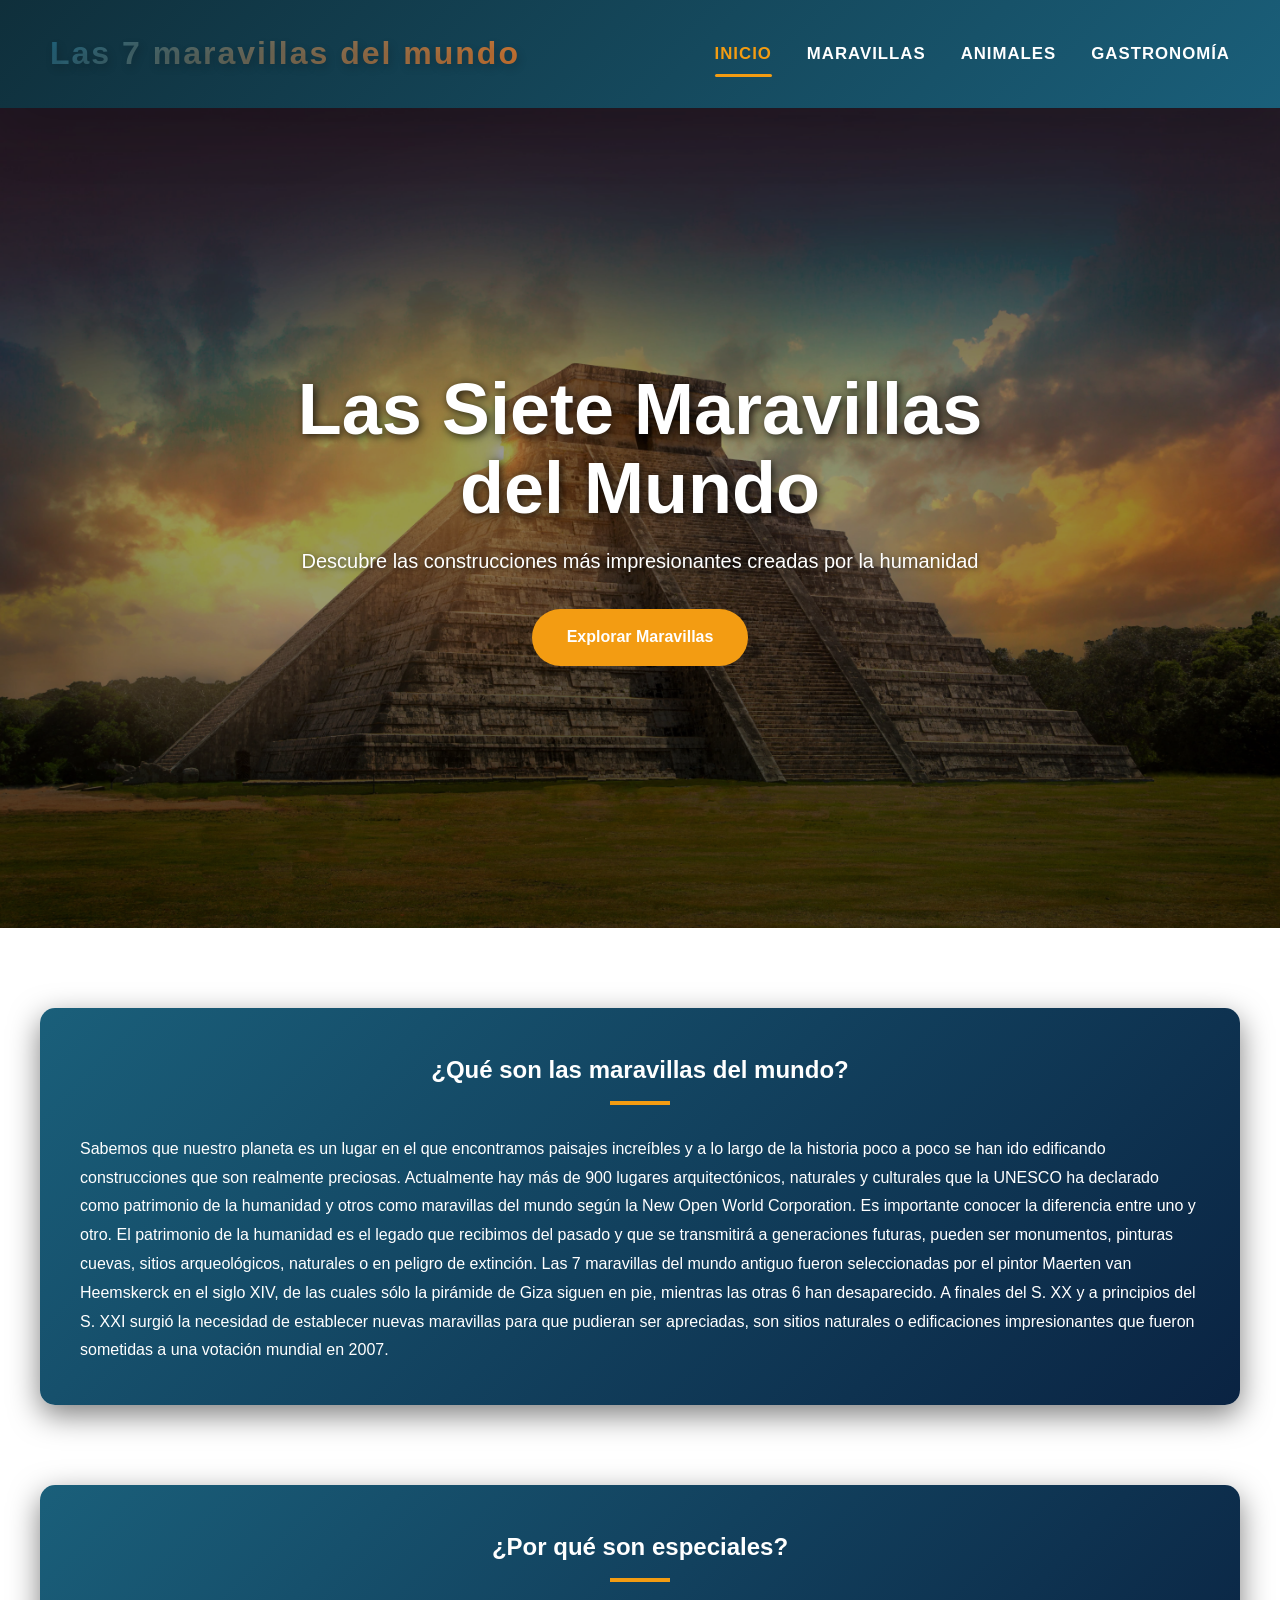
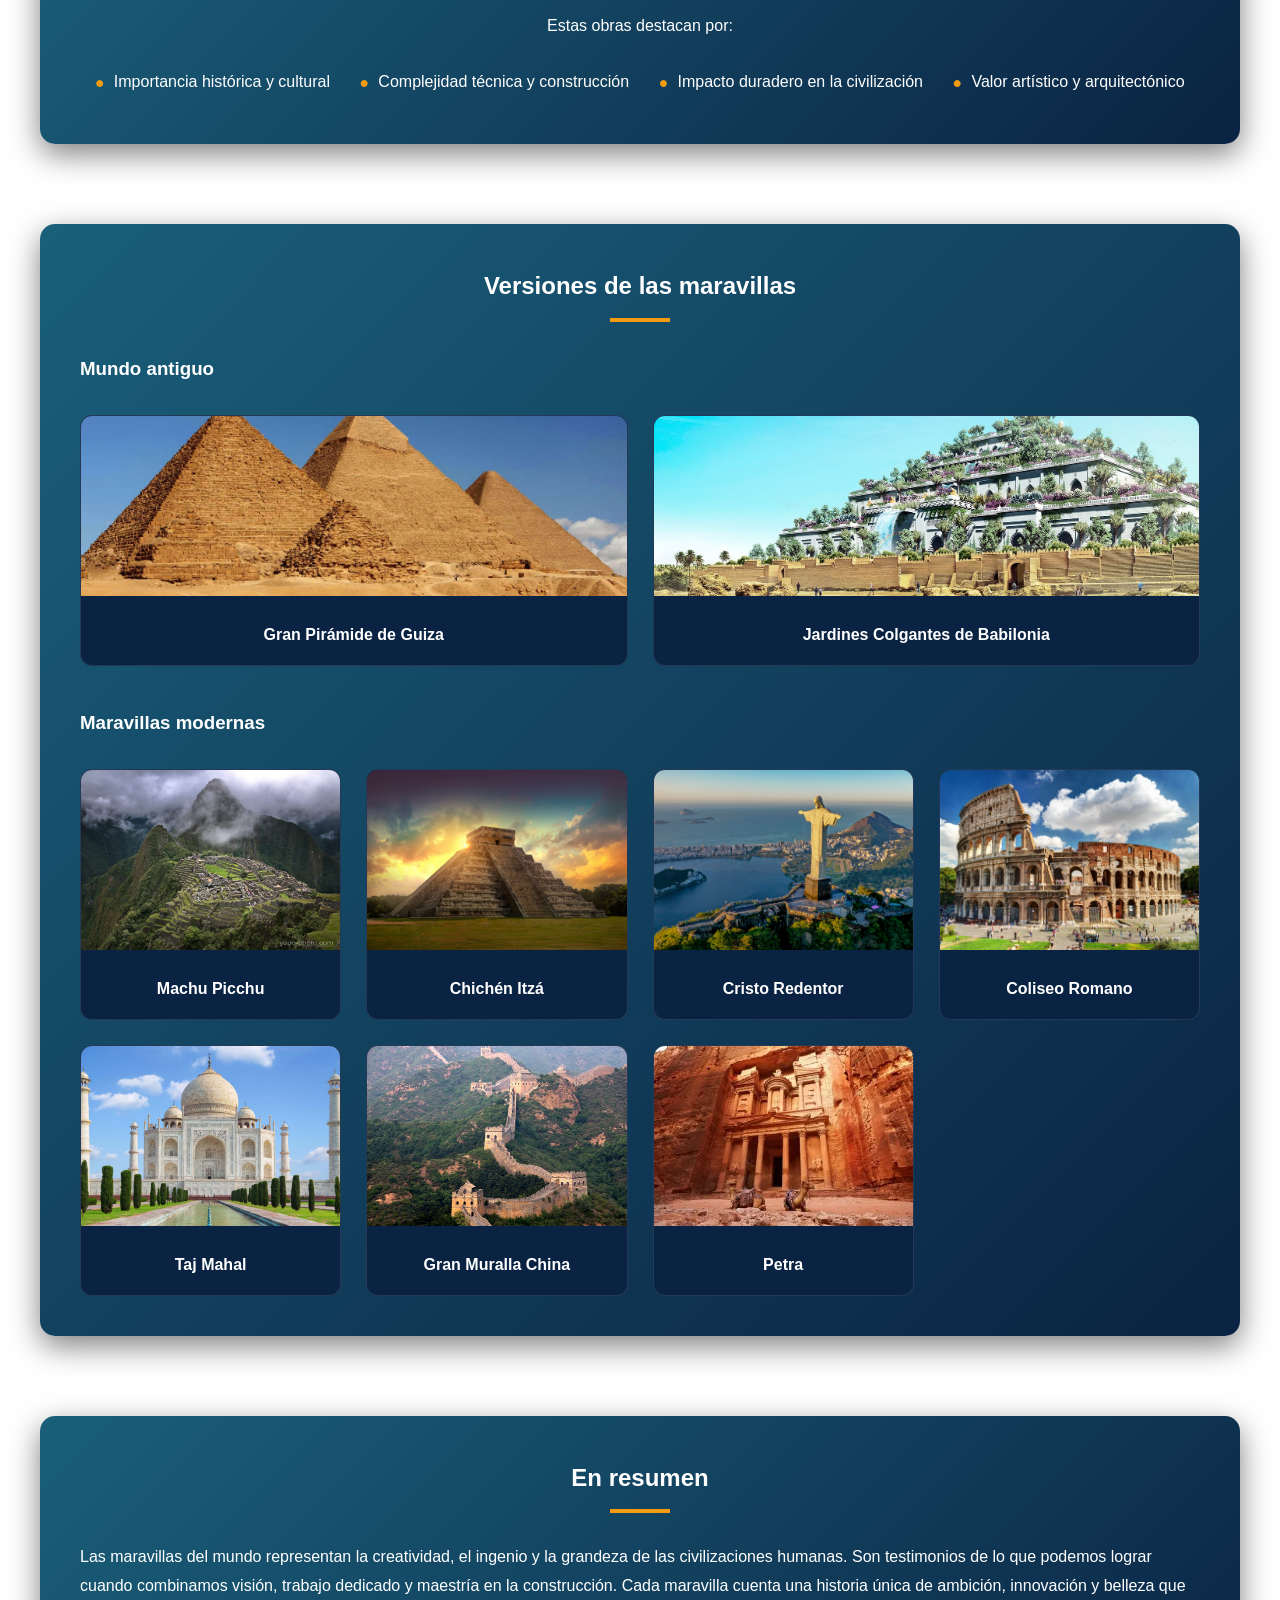
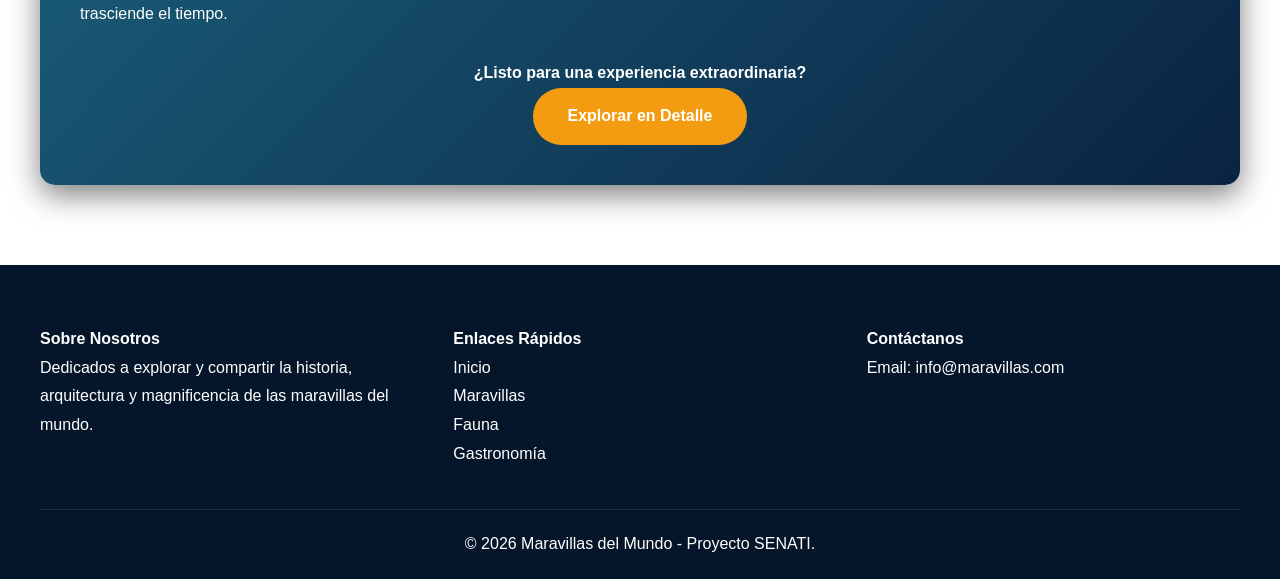
==== commit 6d42f405: "corrección de errores en el index de las opciones" ====
--- a/index.html
+++ b/index.html
@@ -30,19 +30,22 @@
 
 <body>
 
-<header role="banner" aria-label="Encabezado del sitio">
-    <div class="header-container">
-        <h1>Maravillas del Mundo</h1>
-
-        <nav role="navigation" aria-label="Menú de navegación principal">
-            <ul>
-                <li><a href="index.html" aria-current="page" class="nav-active">Inicio</a></li>
-                <li><a href="maravillas.html">Maravillas</a></li>
-                <li><a href="animales.html">Animales</a></li>
-                <li><a href="gastronomia.html">Gastronomía</a></li>
-            </ul>
-        </nav>
-    </div>
+<!-- HEADER IGUAL AL DE GASTRONOMÍA -->
+<header>
+    <h1>Las 7 maravillas del mundo</h1>
+
+    <button class="hamburger" id="hamburger" aria-label="Abrir menú">
+        <span></span>
+        <span></span>
+        <span></span>
+    </button>
+
+    <nav id="nav-menu">
+        <a href="index.html" class="active">Inicio</a>
+        <a href="maravillas.html">Maravillas</a>
+        <a href="animales.html">Animales</a>
+        <a href="gastronomia.html">Gastronomía</a>
+    </nav>
 </header>
 
 <main role="main" aria-label="Contenido principal">
@@ -177,5 +180,22 @@
     </div>
 </footer>
 
+<script>
+    const hamburger = document.getElementById('hamburger');
+    const navMenu = document.getElementById('nav-menu');
+
+    hamburger.addEventListener('click', function() {
+        hamburger.classList.toggle('active');
+        navMenu.classList.toggle('open');
+    });
+
+    navMenu.querySelectorAll('a').forEach(link => {
+        link.addEventListener('click', function() {
+            hamburger.classList.remove('active');
+            navMenu.classList.remove('open');
+        });
+    });
+</script>
+
 </body>
 </html>
--- a/css/style.css
+++ b/css/style.css
@@ -8,8 +8,9 @@
 
 :root {
     --primary: #1a5f7a;
+    --secondary: #d4762f;
     --accent: #f39c12;
-    --dark: #0a2342;
+    --dark: #0f2f3b;
     --header-height: 80px;
 }
 
@@ -21,49 +22,94 @@
     overflow-x: hidden;
 }
 
-/* HEADER */
+/* ===== HEADER — IDÉNTICO AL DE GASTRONOMÍA ===== */
 header {
-    background: rgba(10, 35, 66, 0.98);
-    height: var(--header-height);
-    display: flex;
+    background: linear-gradient(135deg, var(--dark) 0%, var(--primary) 100%);
+    padding: 25px 50px;
+    display: flex;
+    justify-content: space-between;
     align-items: center;
+    box-shadow: 0 20px 60px rgba(0, 0, 0, 0.15);
     position: sticky;
     top: 0;
     z-index: 1000;
-    box-shadow: 0 4px 20px rgba(0,0,0,0.3);
-}
-
-.header-container {
-    width: 100%;
-    max-width: 1200px;
-    margin: auto;
-    padding: 0 40px;
-    display: flex;
-    justify-content: space-between;
-    align-items: center;
+    animation: slideDown 0.6s ease-out;
+}
+
+@keyframes slideDown {
+    from { transform: translateY(-100%); opacity: 0; }
+    to   { transform: translateY(0);     opacity: 1; }
 }
 
 header h1 {
-    font-size: 1.8rem;
-    color: white;
-}
-
-nav ul {
-    display: flex;
-    gap: 25px;
-    list-style: none;
+    font-size: 2rem;
+    letter-spacing: 2px;
+    font-weight: 700;
+    text-shadow: 2px 4px 8px rgba(0, 0, 0, 0.2);
+    background: linear-gradient(135deg, var(--primary) 0%, var(--secondary) 100%);
+    -webkit-background-clip: text;
+    -webkit-text-fill-color: transparent;
+    background-clip: text;
+    font-family: 'Segoe UI', Arial, sans-serif;
+}
+
+nav {
+    display: flex;
+    gap: 35px;
 }
 
 nav a {
-    color: white;
     text-decoration: none;
-    font-weight: 500;
-    transition: color 0.3s;
-}
-
-nav a:hover, .nav-active {
-    color: var(--accent);
-}
+    color: #ffffff;
+    font-weight: 600;
+    font-size: 1.05rem;
+    position: relative;
+    transition: all 0.3s ease;
+    text-transform: uppercase;
+    letter-spacing: 1px;
+    font-family: 'Segoe UI', Arial, sans-serif;
+}
+
+nav a::after {
+    content: '';
+    position: absolute;
+    width: 0;
+    height: 3px;
+    bottom: -8px;
+    left: 0;
+    background: var(--accent);
+    transition: width 0.3s ease;
+    border-radius: 2px;
+}
+
+nav a:hover { color: var(--accent); }
+nav a:hover::after { width: 100%; }
+nav a.active { color: var(--accent); }
+nav a.active::after { width: 100%; }
+
+/* HAMBURGER */
+.hamburger {
+    display: none;
+    flex-direction: column;
+    background: none;
+    border: none;
+    cursor: pointer;
+    z-index: 1001;
+    padding: 5px;
+}
+
+.hamburger span {
+    width: 25px;
+    height: 3px;
+    background: white;
+    margin: 5px 0;
+    transition: all 0.3s ease;
+    border-radius: 2px;
+}
+
+.hamburger.active span:nth-child(1) { transform: rotate(45deg) translateY(10px); }
+.hamburger.active span:nth-child(2) { opacity: 0; }
+.hamburger.active span:nth-child(3) { transform: rotate(-45deg) translateY(-10px); }
 
 /* HERO */
 .hero {
@@ -154,7 +200,7 @@
     margin: 10px auto;
 }
 
-/* !!! NUEVO: ESTILO PARA LA LISTA HORIZONTAL (Mismo diseño que tu imagen) !!! */
+/* LISTA HORIZONTAL */
 .skills-list {
     list-style: none;
     display: flex;
@@ -174,7 +220,7 @@
 
 .skills-list li::before {
     content: "•";
-    color: var(--accent); /* Punto naranja como tus títulos */
+    color: var(--accent);
     font-weight: bold;
     margin-right: 10px;
     font-size: 1.5rem;
@@ -230,4 +276,49 @@
     padding-top: 20px;
     border-top: 1px solid rgba(255,255,255,0.1);
     text-align: center;
-}+}
+
+/* ===== RESPONSIVE ===== */
+@media (max-width: 992px) {
+    header { padding: 20px; }
+
+    nav {
+        position: fixed;
+        top: 82px;
+        left: 0;
+        right: 0;
+        background: var(--dark);
+        flex-direction: column;
+        gap: 0;
+        padding: 0;
+        max-height: 0;
+        overflow: hidden;
+        transition: max-height 0.35s ease;
+        z-index: 999;
+    }
+
+    nav.open { max-height: 300px; }
+
+    nav a {
+        display: block;
+        padding: 16px 24px;
+        border-bottom: 1px solid rgba(255,255,255,0.08);
+        font-size: 0.95rem;
+    }
+
+    nav a::after { display: none; }
+
+    .hamburger { display: flex; }
+}
+
+@media (max-width: 600px) {
+    header h1 { font-size: 1.5rem; letter-spacing: 1px; }
+    .hero h2 { font-size: 2rem; }
+}
+
+/* SCROLLBAR */
+::-webkit-scrollbar { width: 10px; }
+::-webkit-scrollbar-track { background: #f8f9fa; }
+::-webkit-scrollbar-thumb { background: var(--primary); border-radius: 5px; }
+::-webkit-scrollbar-thumb:hover { background: var(--secondary); }
+::selection { background: var(--accent); color: white; }
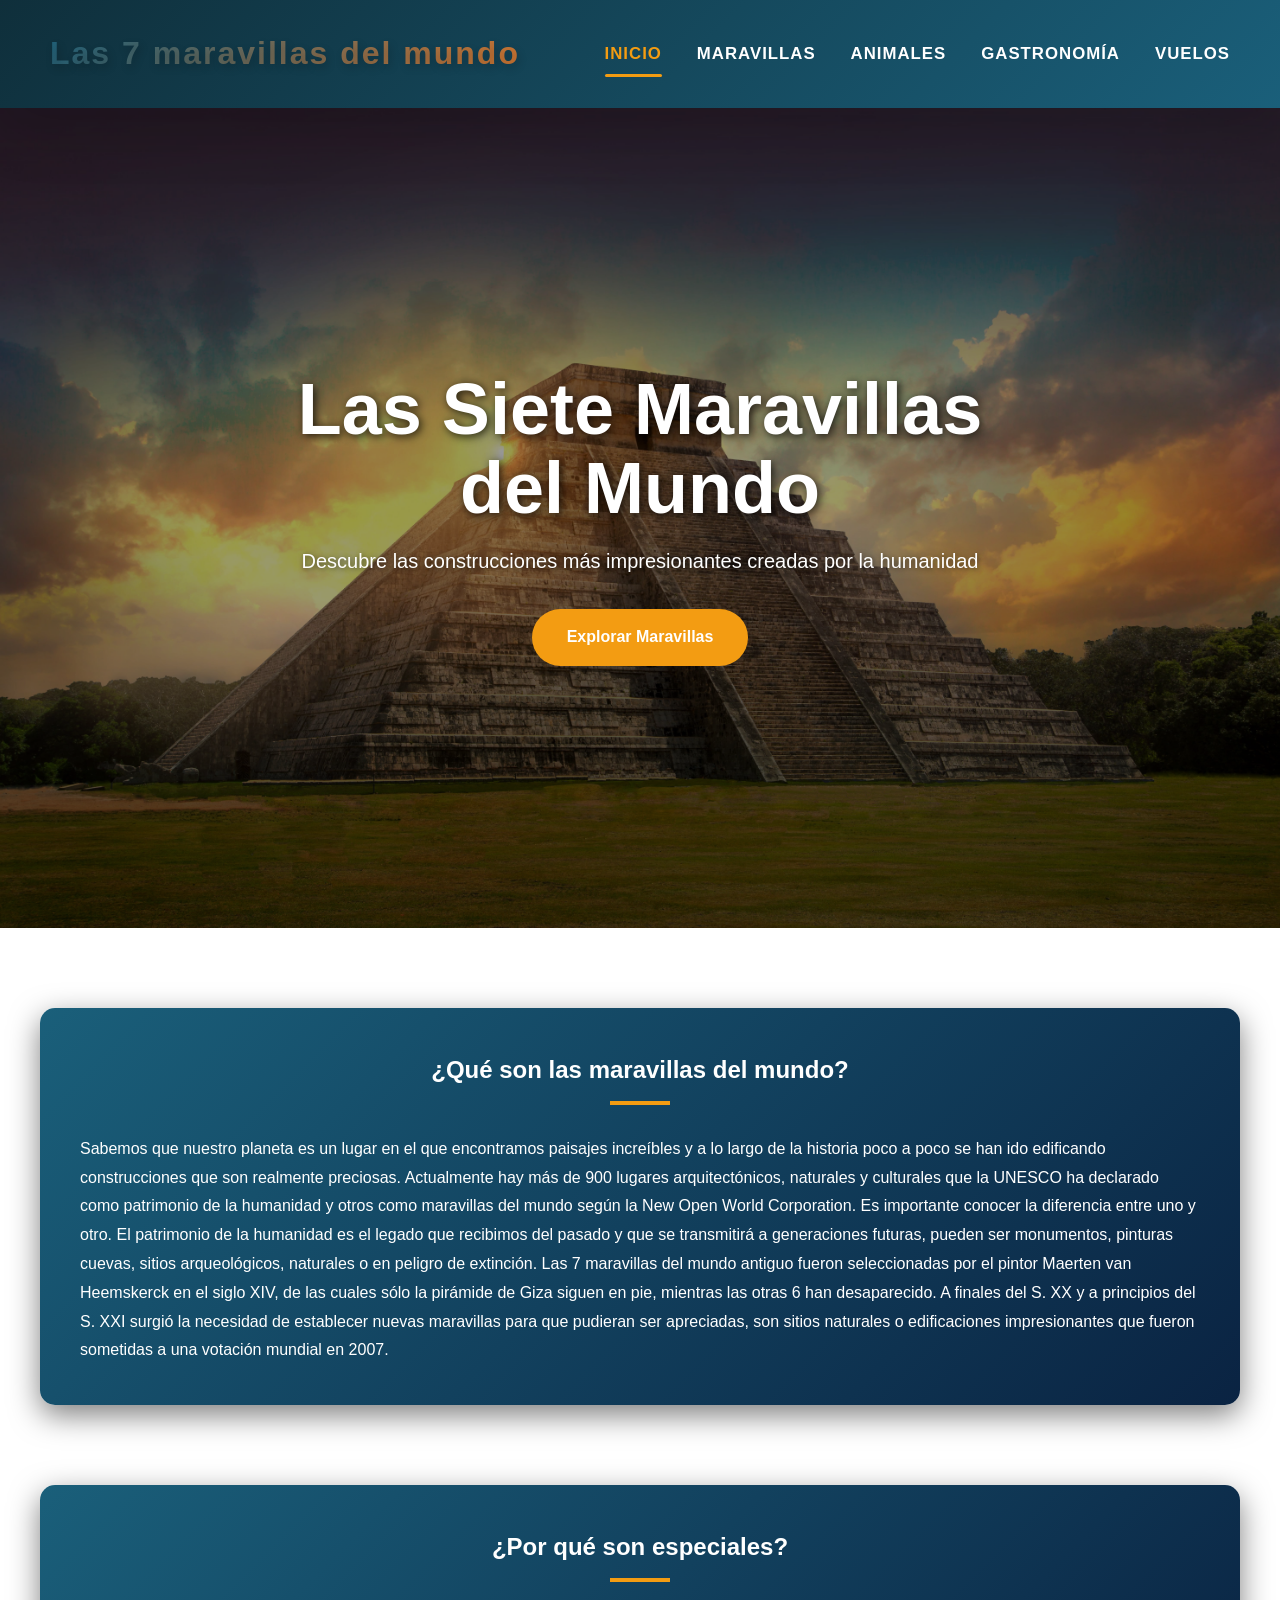
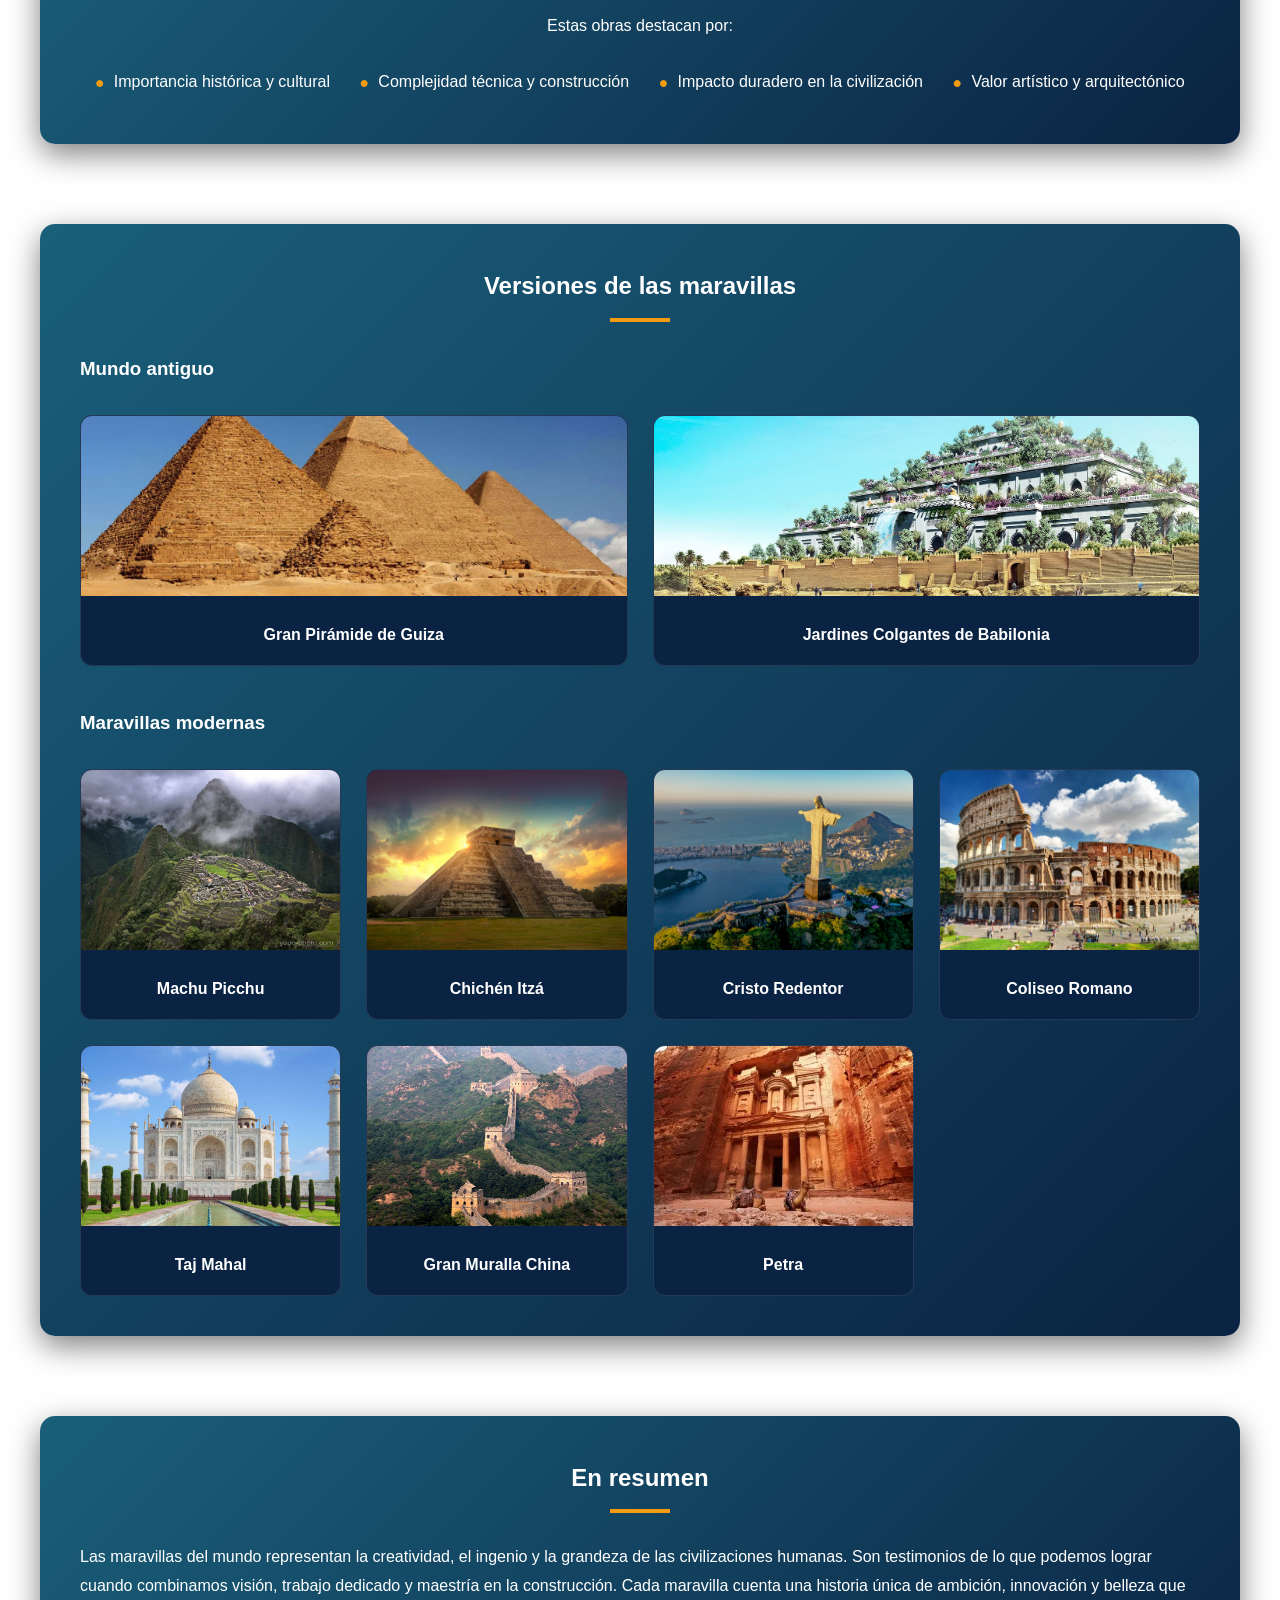
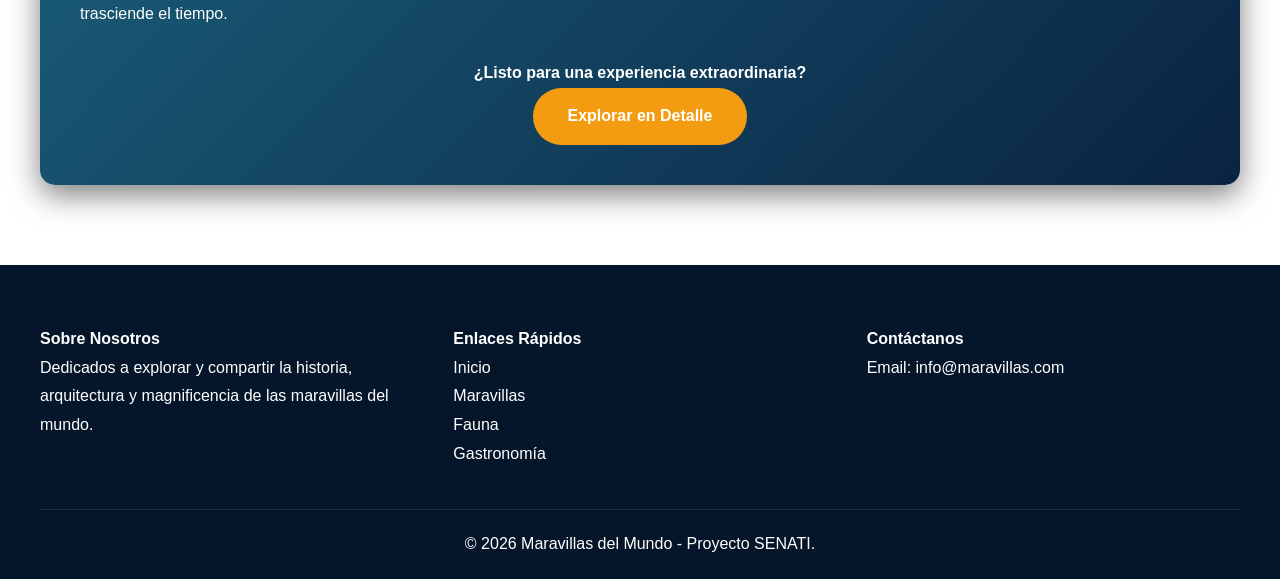
==== commit be025fe7: "creación de una nueva sesión de vuelos.html y integrando en todo el proyecto" ====
--- a/index.html
+++ b/index.html
@@ -45,6 +45,7 @@
         <a href="maravillas.html">Maravillas</a>
         <a href="animales.html">Animales</a>
         <a href="gastronomia.html">Gastronomía</a>
+        <a href="vuelos.html">Vuelos</a>
     </nav>
 </header>
 
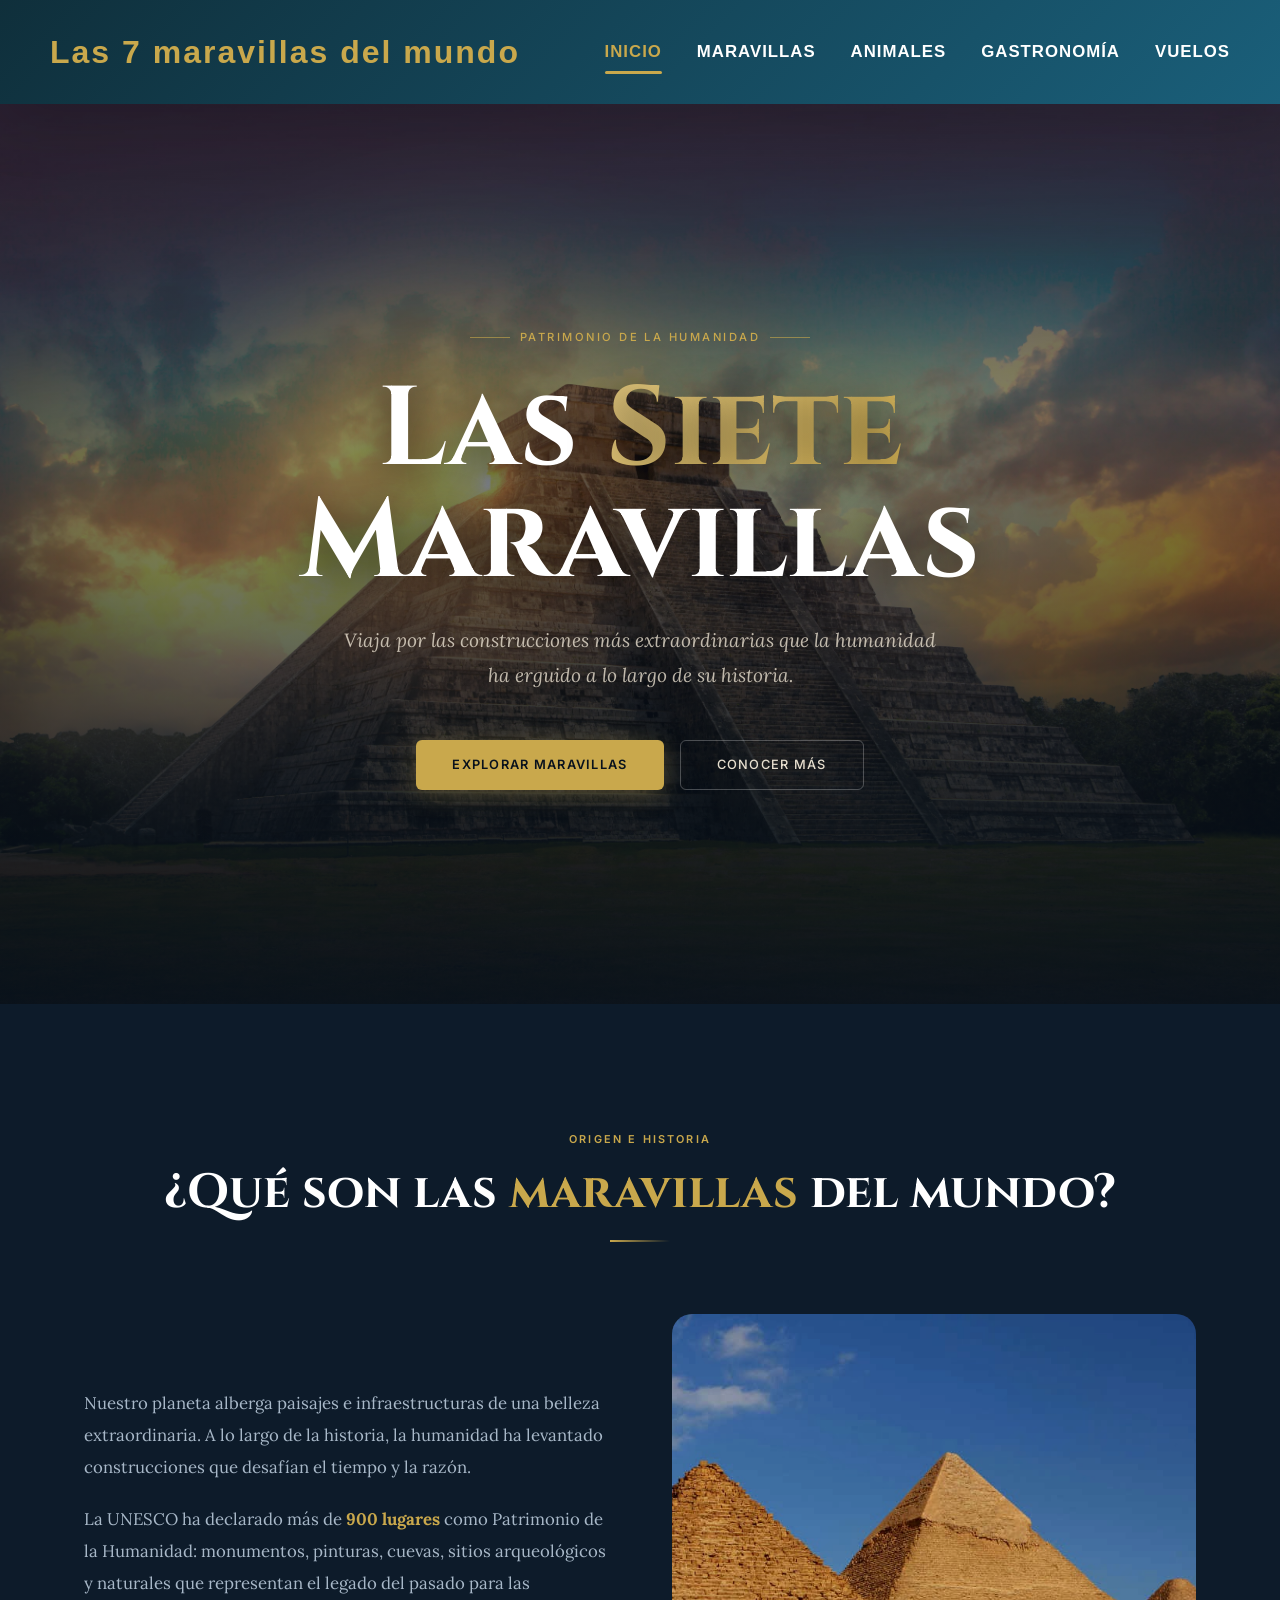
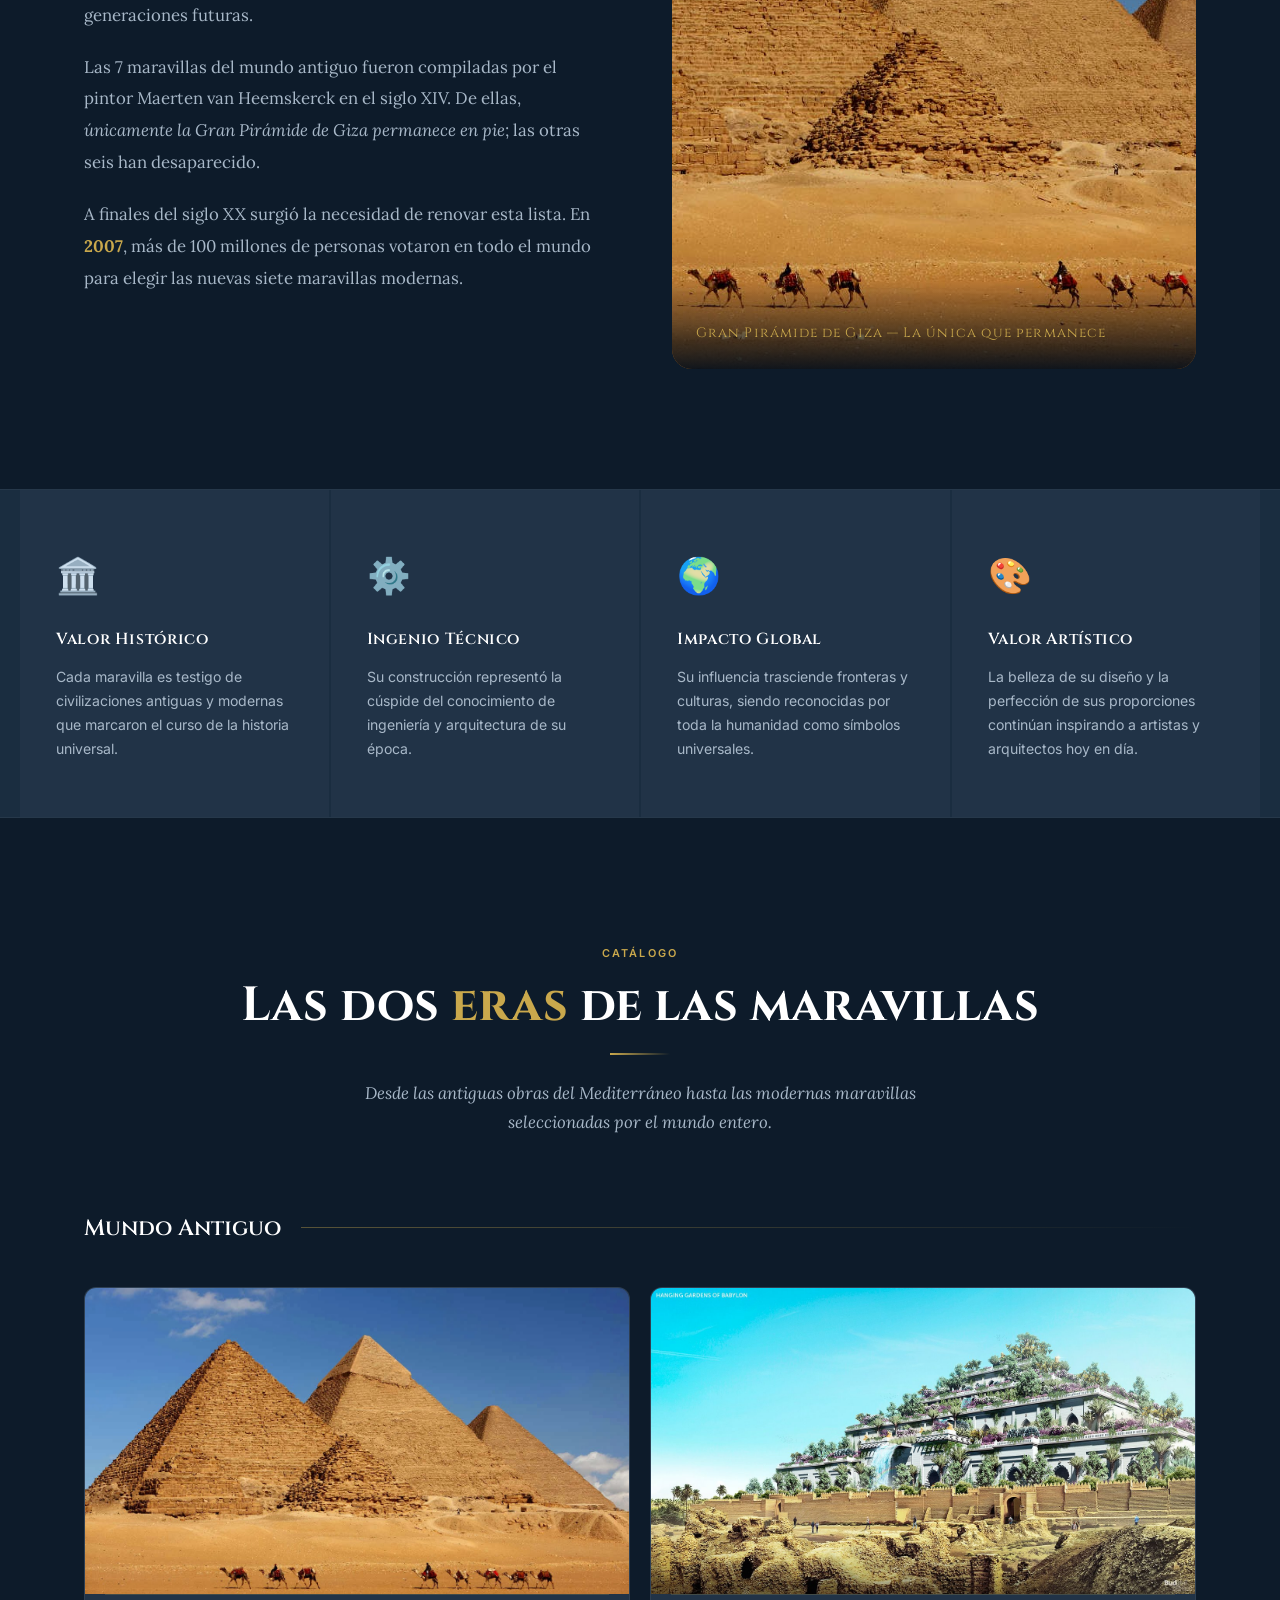
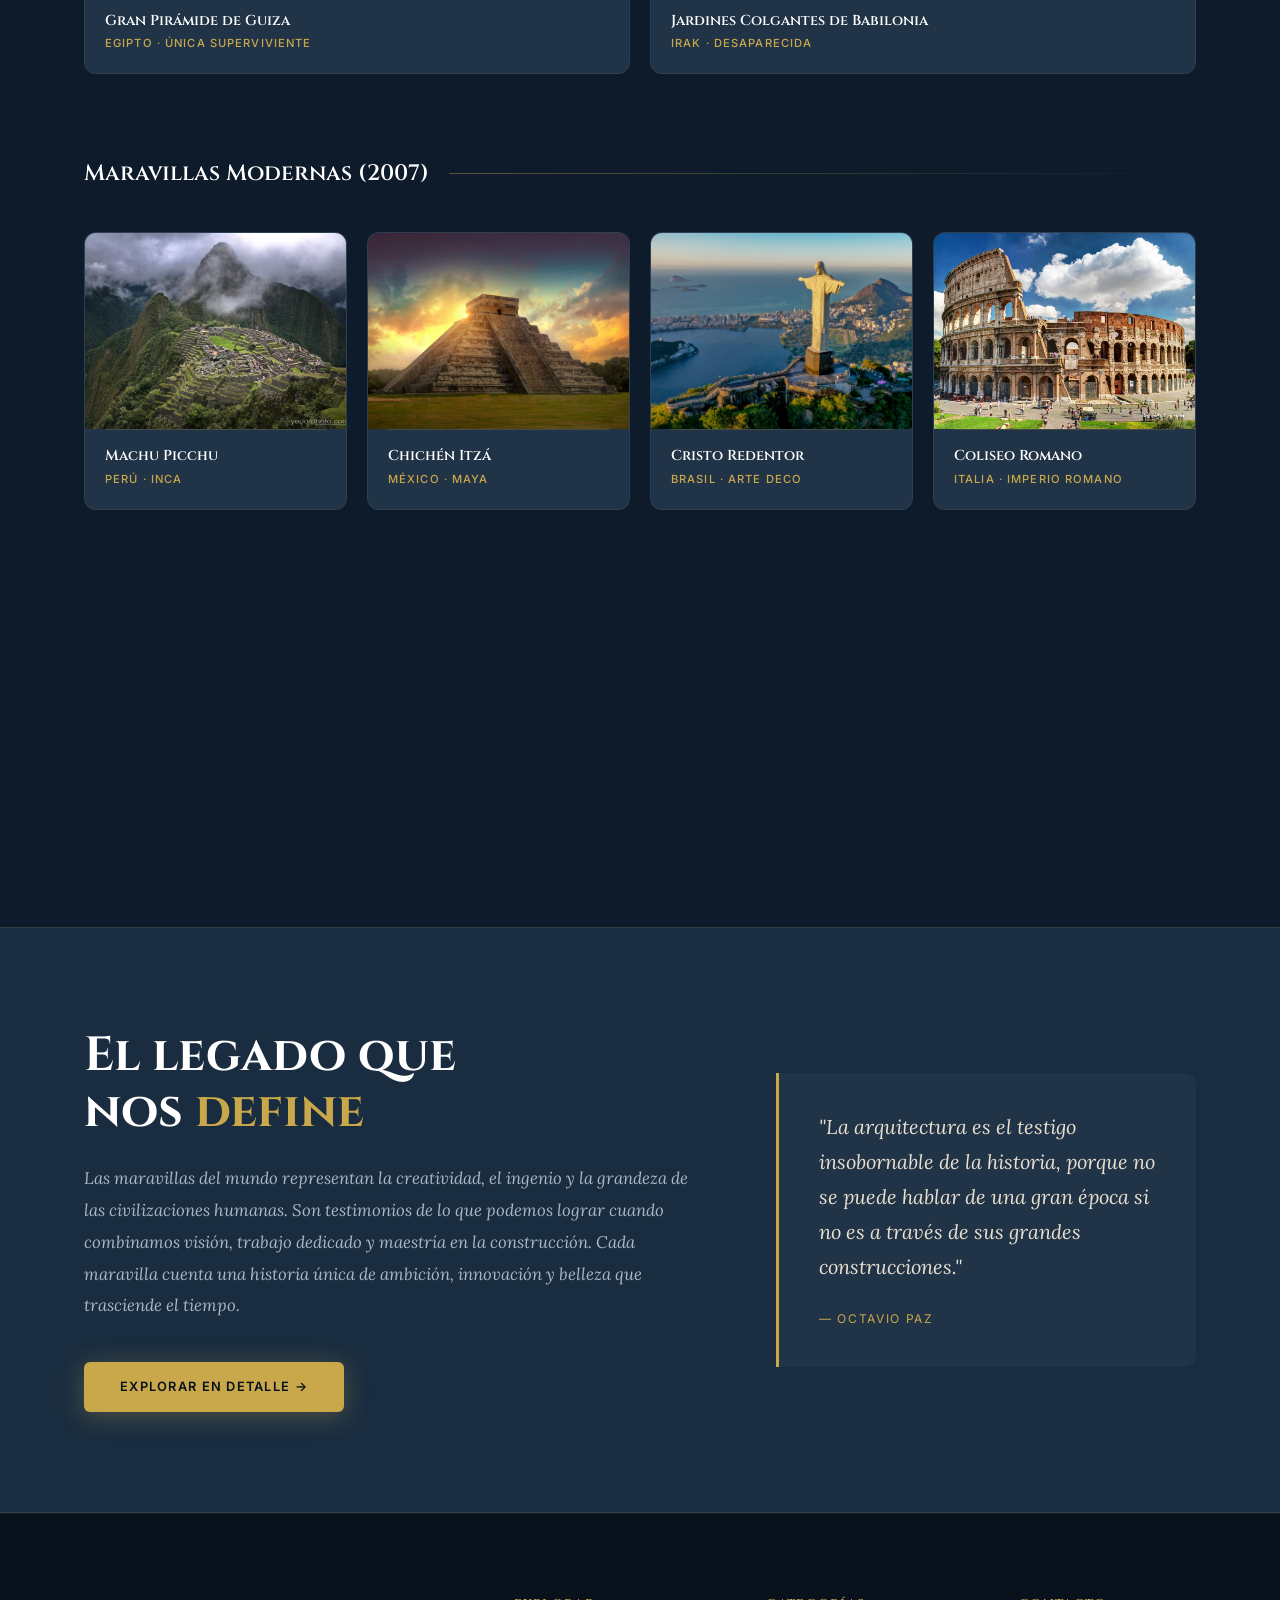
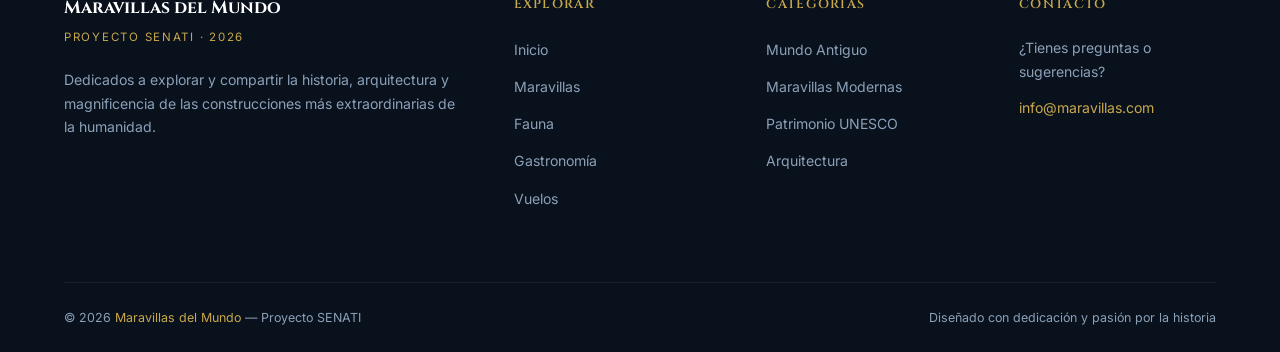
==== commit 796eb727: "mejoras en el apartado del html y css, mejorando el diseño del index" ====
--- a/index.html
+++ b/index.html
@@ -3,44 +3,34 @@
 <head>
     <meta charset="UTF-8">
     <meta name="viewport" content="width=device-width, initial-scale=1.0">
-    <meta name="description" content="Descubre las 7 maravillas del mundo: construcciones extraordinarias que muestran la grandeza de la humanidad. Explora maravillas antiguas y modernas con información detallada e inmersiva.">
-    <meta name="keywords" content="maravillas del mundo, arquitectura, historia, construcciones famosas, patrimonio mundial, turismo">
+    <meta name="description" content="Descubre las 7 maravillas del mundo: construcciones extraordinarias que muestran la grandeza de la humanidad.">
+    <meta name="keywords" content="maravillas del mundo, arquitectura, historia, construcciones famosas, patrimonio mundial">
     <meta name="author" content="Proyecto SENATI">
-    <meta name="robots" content="index, follow">
-    <meta name="theme-color" content="#1a5f7a">
-    
-    <meta property="og:title" content="Las 7 Maravillas del Mundo - Una Experiencia Inmersiva">
-    <meta property="og:description" content="Descubre las construcciones más impresionantes creadas por la humanidad. Un viaje visual por las maravillas antiguas y modernas del mundo.">
+    <meta name="theme-color" content="#0d1b2a">
+    <meta property="og:title" content="Las 7 Maravillas del Mundo">
+    <meta property="og:description" content="Descubre las construcciones más impresionantes creadas por la humanidad.">
     <meta property="og:type" content="website">
-    <meta property="og:url" content="https://ejemplo.com">
-    <meta property="og:image" content="images/national.webp">
-    <meta property="og:site_name" content="Maravillas del Mundo">
-    <meta property="og:locale" content="es_ES">
-    
-    <link rel="icon" type="image/x-icon" href="favicon.ico">
-    
+    <title>Las 7 Maravillas del Mundo — Historia & Arquitectura</title>
+
     <link rel="preconnect" href="https://fonts.googleapis.com">
-    <link rel="dns-prefetch" href="https://fonts.googleapis.com">
-    
-    <link rel="canonical" href="https://ejemplo.com">
-    
-    <title>Las 7 Maravillas del Mundo - Historia, Arquitectura y Patrimonio</title>
+    <link rel="preconnect" href="https://fonts.gstatic.com" crossorigin>
+    <link href="https://fonts.googleapis.com/css2?family=Cinzel:wght@400;600;700;900&family=Lora:ital,wght@0,400;0,500;1,400&family=Inter:wght@300;400;500&display=swap" rel="stylesheet">
     <link rel="stylesheet" href="css/style.css">
 </head>
-
 <body>
 
-<!-- HEADER IGUAL AL DE GASTRONOMÍA -->
-<header>
-    <h1>Las 7 maravillas del mundo</h1>
-
+<header id="header">
+    <a href="index.html" class="header-logo">
+        <div class="logo-emblem">VII</div>
+        <div class="logo-text">
+            Las 7 maravillas del mundo
+            <span>Proyecto SENATI · 2026</span>
+        </div>
+    </a>
     <button class="hamburger" id="hamburger" aria-label="Abrir menú">
-        <span></span>
-        <span></span>
-        <span></span>
+        <span></span><span></span><span></span>
     </button>
-
-    <nav id="nav-menu">
+    <nav id="nav-menu" role="navigation" aria-label="Menú principal">
         <a href="index.html" class="active">Inicio</a>
         <a href="maravillas.html">Maravillas</a>
         <a href="animales.html">Animales</a>
@@ -49,154 +39,216 @@
     </nav>
 </header>
 
-<main role="main" aria-label="Contenido principal">
-
-    <section class="hero" aria-label="Banner principal">
-        <div class="hero-content">
-            <h2>Las Siete Maravillas del Mundo</h2>
-            <p>Descubre las construcciones más impresionantes creadas por la humanidad</p>
-            <a href="maravillas.html" class="btn" role="button">Explorar Maravillas</a>
+<section class="hero" aria-label="Banner principal">
+    <div class="hero-bg" role="img" aria-label="Chichén Itzá de fondo"></div>
+    <div class="hero-overlay"></div>
+    <div class="hero-content">
+        <div class="hero-eyebrow">Patrimonio de la Humanidad</div>
+        <h1>Las <em>Siete</em><br>Maravillas</h1>
+        <p class="hero-desc">
+            Viaja por las construcciones más extraordinarias que la humanidad
+            ha erguido a lo largo de su historia.
+        </p>
+        <div class="hero-actions">
+            <a href="maravillas.html" class="btn-primary">Explorar Maravillas</a>
+            <a href="#sobre" class="btn-outline">Conocer más</a>
+        </div>
+    </div>
+</section>
+
+<main role="main">
+
+    <section id="sobre" class="section" aria-label="Introducción">
+        <div class="section-header">
+            <span class="section-tag">Origen e Historia</span>
+            <h2 class="section-title">¿Qué son las <span class="accent">maravillas</span> del mundo?</h2>
+            <div class="section-rule"></div>
+        </div>
+        <div class="intro-grid">
+            <div class="intro-text">
+                <p>Nuestro planeta alberga paisajes e infraestructuras de una belleza extraordinaria. A lo largo de la historia, la humanidad ha levantado construcciones que desafían el tiempo y la razón.</p>
+                <p>La UNESCO ha declarado más de <strong style="color:var(--gold)">900 lugares</strong> como Patrimonio de la Humanidad: monumentos, pinturas, cuevas, sitios arqueológicos y naturales que representan el legado del pasado para las generaciones futuras.</p>
+                <p>Las 7 maravillas del mundo antiguo fueron compiladas por el pintor Maerten van Heemskerck en el siglo XIV. De ellas, <em>únicamente la Gran Pirámide de Giza permanece en pie</em>; las otras seis han desaparecido.</p>
+                <p>A finales del siglo XX surgió la necesidad de renovar esta lista. En <strong style="color:var(--gold)">2007</strong>, más de 100 millones de personas votaron en todo el mundo para elegir las nuevas siete maravillas modernas.</p>
+            </div>
+            <div class="intro-visual">
+                <img src="images/Piramides.jpg" alt="Gran Pirámide de Giza, la única maravilla antigua que perdura" loading="lazy">
+                <div class="intro-visual-label">
+                    <p>Gran Pirámide de Giza — La única que permanece</p>
+                </div>
+            </div>
         </div>
     </section>
 
-    <article class="intro" role="region" aria-label="Introducción">
-        <h2>¿Qué son las maravillas del mundo?</h2>
-        <p>
-            Sabemos que nuestro planeta es un lugar en el que encontramos paisajes increíbles y a lo largo de la historia poco a poco se han ido edificando 
-            construcciones que son realmente preciosas.
-
-            Actualmente hay más de 900 lugares arquitectónicos, naturales y culturales que la UNESCO ha declarado como patrimonio de la humanidad y otros como maravillas 
-            del mundo según la New Open World Corporation.
-
-            Es importante conocer la diferencia entre uno y otro. El patrimonio de la humanidad es el legado que recibimos del pasado y que se transmitirá a generaciones futuras, pueden ser monumentos, 
-            pinturas cuevas, sitios arqueológicos, naturales o en peligro de extinción.
-
-            Las 7 maravillas del mundo antiguo fueron seleccionadas por el pintor Maerten van Heemskerck en el siglo XIV, de las cuales sólo la pirámide de Giza siguen en pie, 
-            mientras las otras 6 han desaparecido.
-            A finales del S. XX y a principios del S. XXI surgió la necesidad de establecer nuevas maravillas para que pudieran ser apreciadas, son sitios naturales o edificaciones 
-            impresionantes que fueron sometidas a una votación mundial en 2007. 
-        </p>
-    </article>
-
-    <article class="overview" role="region" aria-label="Características principales">
-        <h2>¿Por qué son especiales?</h2>
-        <p style="text-align: center; margin-bottom: 20px;">Estas obras destacan por:</p>
-        <ul class="skills-list" role="list">
-            <li role="listitem">Importancia histórica y cultural</li>
-            <li role="listitem">Complejidad técnica y construcción</li>
-            <li role="listitem">Impacto duradero en la civilización</li>
-            <li role="listitem">Valor artístico y arquitectónico</li>
-        </ul>
-    </article>
-
-    <article class="overview" role="region" aria-label="Versiones históricas">
-        <h2>Versiones de las maravillas</h2>
-
-        <h3>Mundo antiguo</h3>
-        <div class="cards" role="list">
-            <div class="card" role="listitem">
-                <img src="images/Piramides.jpg" alt="Gran Pirámide de Guiza" loading="lazy">
-                <h4>Gran Pirámide de Guiza</h4>
-            </div>
-
-            <div class="card" role="listitem">
-                <img src="images/jardines-babilonia-.jpg" alt="Jardines Colgantes de Babilonia" loading="lazy">
-                <h4>Jardines Colgantes de Babilonia</h4>
-            </div>
-        </div>
-
-        <h3 style="margin-top: 40px;">Maravillas modernas</h3>
-        <div class="cards" role="list">
-            <div class="card" role="listitem">
-                <img src="images/machu-picchu.jpg" alt="Machu Picchu" loading="lazy">
-                <h4>Machu Picchu</h4>
-            </div>
-            <div class="card" role="listitem">
-                <img src="images/chichen itza.jpeg" alt="Chichén Itzá" loading="lazy">
-                <h4>Chichén Itzá</h4>
-            </div>
-            <div class="card" role="listitem">
-                <img src="images/Cristo-Redentor.jpg" alt="Cristo Redentor" loading="lazy">
-                <h4>Cristo Redentor</h4>
-            </div>
-            <div class="card" role="listitem">
-                <img src="images/Coliseo-Romano.jpg" alt="Coliseo Romano" loading="lazy">
-                <h4>Coliseo Romano</h4>
-            </div>
-            <div class="card" role="listitem">
-                <img src="images/taj-mahal.jpg" alt="Taj Mahal" loading="lazy">
-                <h4>Taj Mahal</h4>
-            </div>
-            <div class="card" role="listitem">
-                <img src="images/muralla-china.jpg" alt="Gran Muralla China" loading="lazy">
-                <h4>Gran Muralla China</h4>
-            </div>
-            <div class="card" role="listitem">
-                <img src="images/petra.webp" alt="Petra" loading="lazy">
-                <h4>Petra</h4>
-            </div>
-        </div>
-    </article>
-
-    <article class="overview summary" role="region" aria-label="Conclusión">
-        <h2>En resumen</h2>
-        <p>
-            Las maravillas del mundo representan la creatividad, el ingenio y la grandeza de las civilizaciones humanas.
-            Son testimonios de lo que podemos lograr cuando combinamos visión, trabajo dedicado y maestría en la construcción.
-            Cada maravilla cuenta una historia única de ambición, innovación y belleza que trasciende el tiempo.
-        </p>
-        <div class="cta-section" style="text-align: center; margin-top: 30px;">
-            <p><strong>¿Listo para una experiencia extraordinaria?</strong></p>
-            <a href="maravillas.html" class="btn">Explorar en Detalle</a>
-        </div>
-    </article>
+    <div class="pillars">
+        <div style="max-width:1240px;margin:0 auto;">
+            <div class="pillars-grid">
+                <div class="pillar fade-up">
+                    <span class="pillar-icon">🏛️</span>
+                    <h3>Valor Histórico</h3>
+                    <p>Cada maravilla es testigo de civilizaciones antiguas y modernas que marcaron el curso de la historia universal.</p>
+                </div>
+                <div class="pillar fade-up">
+                    <span class="pillar-icon">⚙️</span>
+                    <h3>Ingenio Técnico</h3>
+                    <p>Su construcción representó la cúspide del conocimiento de ingeniería y arquitectura de su época.</p>
+                </div>
+                <div class="pillar fade-up">
+                    <span class="pillar-icon">🌍</span>
+                    <h3>Impacto Global</h3>
+                    <p>Su influencia trasciende fronteras y culturas, siendo reconocidas por toda la humanidad como símbolos universales.</p>
+                </div>
+                <div class="pillar fade-up">
+                    <span class="pillar-icon">🎨</span>
+                    <h3>Valor Artístico</h3>
+                    <p>La belleza de su diseño y la perfección de sus proporciones continúan inspirando a artistas y arquitectos hoy en día.</p>
+                </div>
+            </div>
+        </div>
+    </div>
+
+    <section class="section" aria-label="Versiones de las maravillas">
+        <div class="section-header">
+            <span class="section-tag">Catálogo</span>
+            <h2 class="section-title">Las dos <span class="accent">eras</span> de las maravillas</h2>
+            <div class="section-rule"></div>
+            <p class="section-sub">Desde las antiguas obras del Mediterráneo hasta las modernas maravillas seleccionadas por el mundo entero.</p>
+        </div>
+
+        <div class="version-block">
+            <div class="version-label"><h3>Mundo Antiguo</h3></div>
+            <div class="cards-grid-ancient">
+                <div class="wonder-card featured fade-up">
+                    <div class="card-img-wrap">
+                        <img class="card-img" src="images/Piramides.jpg" alt="Gran Pirámide de Guiza" loading="lazy">
+                    </div>
+                    <div class="card-body">
+                        <div class="card-name">Gran Pirámide de Guiza</div>
+                        <div class="card-tag">Egipto · Única superviviente</div>
+                    </div>
+                </div>
+                <div class="wonder-card featured fade-up">
+                    <div class="card-img-wrap">
+                        <img class="card-img" src="images/jardines-babilonia-.jpg" alt="Jardines Colgantes de Babilonia" loading="lazy">
+                    </div>
+                    <div class="card-body">
+                        <div class="card-name">Jardines Colgantes de Babilonia</div>
+                        <div class="card-tag">Irak · Desaparecida</div>
+                    </div>
+                </div>
+            </div>
+        </div>
+
+        <div class="version-block">
+            <div class="version-label"><h3>Maravillas Modernas (2007)</h3></div>
+            <div class="cards-grid">
+                <div class="wonder-card fade-up">
+                    <div class="card-img-wrap"><img class="card-img" src="images/machu-picchu.jpg" alt="Machu Picchu" loading="lazy"></div>
+                    <div class="card-body"><div class="card-name">Machu Picchu</div><div class="card-tag">Perú · Inca</div></div>
+                </div>
+                <div class="wonder-card fade-up">
+                    <div class="card-img-wrap"><img class="card-img" src="images/chichen itza.jpeg" alt="Chichén Itzá" loading="lazy"></div>
+                    <div class="card-body"><div class="card-name">Chichén Itzá</div><div class="card-tag">México · Maya</div></div>
+                </div>
+                <div class="wonder-card fade-up">
+                    <div class="card-img-wrap"><img class="card-img" src="images/Cristo-Redentor.jpg" alt="Cristo Redentor" loading="lazy"></div>
+                    <div class="card-body"><div class="card-name">Cristo Redentor</div><div class="card-tag">Brasil · Arte Deco</div></div>
+                </div>
+                <div class="wonder-card fade-up">
+                    <div class="card-img-wrap"><img class="card-img" src="images/Coliseo-Romano.jpg" alt="Coliseo Romano" loading="lazy"></div>
+                    <div class="card-body"><div class="card-name">Coliseo Romano</div><div class="card-tag">Italia · Imperio Romano</div></div>
+                </div>
+                <div class="wonder-card fade-up">
+                    <div class="card-img-wrap"><img class="card-img" src="images/taj-mahal.jpg" alt="Taj Mahal" loading="lazy"></div>
+                    <div class="card-body"><div class="card-name">Taj Mahal</div><div class="card-tag">India · Imperio Mogol</div></div>
+                </div>
+                <div class="wonder-card fade-up">
+                    <div class="card-img-wrap"><img class="card-img" src="images/muralla-china.jpg" alt="Gran Muralla China" loading="lazy"></div>
+                    <div class="card-body"><div class="card-name">Gran Muralla China</div><div class="card-tag">China · Dinastía Qin</div></div>
+                </div>
+                <div class="wonder-card fade-up">
+                    <div class="card-img-wrap"><img class="card-img" src="images/petra.webp" alt="Petra" loading="lazy"></div>
+                    <div class="card-body"><div class="card-name">Petra</div><div class="card-tag">Jordania · Nabateo</div></div>
+                </div>
+            </div>
+        </div>
+    </section>
+
+    <div class="summary-band">
+        <div class="summary-inner">
+            <div>
+                <h2>El legado que<br>nos <em>define</em></h2>
+                <p>Las maravillas del mundo representan la creatividad, el ingenio y la grandeza de las civilizaciones humanas. Son testimonios de lo que podemos lograr cuando combinamos visión, trabajo dedicado y maestría en la construcción. Cada maravilla cuenta una historia única de ambición, innovación y belleza que trasciende el tiempo.</p>
+                <a href="maravillas.html" class="btn-primary" style="display:inline-flex;">Explorar en Detalle →</a>
+            </div>
+            <div class="quote-block">
+                <blockquote>"La arquitectura es el testigo insobornable de la historia, porque no se puede hablar de una gran época si no es a través de sus grandes construcciones."</blockquote>
+                <cite>— Octavio Paz</cite>
+            </div>
+        </div>
+    </div>
 
 </main>
 
-<footer role="contentinfo" aria-label="Pie de página">
-    <div class="footer-content">
-        <div class="footer-section">
-            <h4>Sobre Nosotros</h4>
-            <p>Dedicados a explorar y compartir la historia, arquitectura y magnificencia de las maravillas del mundo.</p>
-        </div>
-        
-        <div class="footer-section">
-            <h4>Enlaces Rápidos</h4>
-            <ul role="list" style="list-style: none;">
-                <li><a href="index.html" style="color: white; text-decoration: none;">Inicio</a></li>
-                <li><a href="maravillas.html" style="color: white; text-decoration: none;">Maravillas</a></li>
-                <li><a href="animales.html" style="color: white; text-decoration: none;">Fauna</a></li>
-                <li><a href="gastronomia.html" style="color: white; text-decoration: none;">Gastronomía</a></li>
+<footer role="contentinfo">
+    <div class="footer-inner">
+        <div class="footer-brand">
+            <h4>Maravillas del Mundo</h4>
+            <span class="tagline">Proyecto SENATI · 2026</span>
+            <p>Dedicados a explorar y compartir la historia, arquitectura y magnificencia de las construcciones más extraordinarias de la humanidad.</p>
+        </div>
+        <div class="footer-col">
+            <h5>Explorar</h5>
+            <ul>
+                <li><a href="index.html">Inicio</a></li>
+                <li><a href="maravillas.html">Maravillas</a></li>
+                <li><a href="animales.html">Fauna</a></li>
+                <li><a href="gastronomia.html">Gastronomía</a></li>
+                <li><a href="vuelos.html">Vuelos</a></li>
             </ul>
         </div>
-
-        <div class="footer-section">
-            <h4>Contáctanos</h4>
-            <p>Email: info@maravillas.com</p>
-        </div>
-    </div>
-    
+        <div class="footer-col">
+            <h5>Categorías</h5>
+            <ul>
+                <li><a href="#">Mundo Antiguo</a></li>
+                <li><a href="#">Maravillas Modernas</a></li>
+                <li><a href="#">Patrimonio UNESCO</a></li>
+                <li><a href="#">Arquitectura</a></li>
+            </ul>
+        </div>
+        <div class="footer-col">
+            <h5>Contacto</h5>
+            <p>¿Tienes preguntas o sugerencias?</p>
+            <p style="margin-top:12px; color:var(--gold);">info@maravillas.com</p>
+        </div>
+    </div>
     <div class="footer-bottom">
-        <p>&copy; 2026 Maravillas del Mundo - Proyecto SENATI.</p>
+        <p>© 2026 <span>Maravillas del Mundo</span> — Proyecto SENATI</p>
+        <p>Diseñado con dedicación y pasión por la historia</p>
     </div>
 </footer>
 
 <script>
     const hamburger = document.getElementById('hamburger');
     const navMenu = document.getElementById('nav-menu');
-
-    hamburger.addEventListener('click', function() {
+    hamburger.addEventListener('click', () => {
         hamburger.classList.toggle('active');
         navMenu.classList.toggle('open');
     });
-
     navMenu.querySelectorAll('a').forEach(link => {
-        link.addEventListener('click', function() {
+        link.addEventListener('click', () => {
             hamburger.classList.remove('active');
             navMenu.classList.remove('open');
         });
     });
+
+    const faders = document.querySelectorAll('.fade-up');
+    const observer = new IntersectionObserver((entries) => {
+        entries.forEach(e => {
+            if (e.isIntersecting) { e.target.classList.add('visible'); observer.unobserve(e.target); }
+        });
+    }, { threshold: 0.12 });
+    faders.forEach(el => observer.observe(el));
 </script>
-
 </body>
 </html>
--- a/css/style.css
+++ b/css/style.css
@@ -1,38 +1,53 @@
-/* RESET GENERAL */
-* {
-    margin: 0;
-    padding: 0;
+/* ── RESET ── */
+*, *::before, *::after {
+    margin: 0; padding: 0;
     box-sizing: border-box;
-    font-family: 'Segoe UI', Roboto, Helvetica, Arial, sans-serif;
 }
 
 :root {
-    --primary: #1a5f7a;
-    --secondary: #d4762f;
-    --accent: #f39c12;
-    --dark: #0f2f3b;
-    --header-height: 80px;
-}
-
-/* BODY */
+    --gold:      #c9a84c;
+    --gold-lt:   #e8cc82;
+    --gold-dk:   #8a6520;
+    --night:     #0d1b2a;
+    --deep:      #08111c;
+    --mid:       #1a2d40;
+    --surface:   #213347;
+    --muted:     #8ca0b8;
+    --text:      #e8e0d0;
+    --text-dim:  #a8b8c8;
+    --white:     #ffffff;
+    --radius-sm: 6px;
+    --radius-md: 12px;
+    --radius-lg: 20px;
+}
+
+html { scroll-behavior: smooth; }
+
 body {
-    background: #ffffff;
-    color: white;
-    line-height: 1.8;
+    background: var(--night);
+    color: var(--text);
+    font-family: 'Inter', sans-serif;
+    line-height: 1.7;
     overflow-x: hidden;
 }
 
-/* ===== HEADER — IDÉNTICO AL DE GASTRONOMÍA ===== */
+/* ── SCROLLBAR ── */
+::-webkit-scrollbar { width: 8px; }
+::-webkit-scrollbar-track { background: var(--deep); }
+::-webkit-scrollbar-thumb { background: var(--gold-dk); border-radius: 4px; }
+::-webkit-scrollbar-thumb:hover { background: var(--gold); }
+
+/* ── HEADER ── */
 header {
-    background: linear-gradient(135deg, var(--dark) 0%, var(--primary) 100%);
+    background: linear-gradient(135deg, #0f2f3b 0%, #1a5f7a 100%);
     padding: 25px 50px;
     display: flex;
     justify-content: space-between;
     align-items: center;
-    box-shadow: 0 20px 60px rgba(0, 0, 0, 0.15);
+    box-shadow: 0 20px 60px rgba(0,0,0,0.15);
     position: sticky;
     top: 0;
-    z-index: 1000;
+    z-index: 300;
     animation: slideDown 0.6s ease-out;
 }
 
@@ -41,17 +56,22 @@
     to   { transform: translateY(0);     opacity: 1; }
 }
 
-header h1 {
+.header-logo {
+    display: flex; align-items: center; gap: 12px;
+    text-decoration: none;
+}
+
+.logo-emblem { display: none; }
+
+.logo-text {
     font-size: 2rem;
     letter-spacing: 2px;
     font-weight: 700;
-    text-shadow: 2px 4px 8px rgba(0, 0, 0, 0.2);
-    background: linear-gradient(135deg, var(--primary) 0%, var(--secondary) 100%);
-    -webkit-background-clip: text;
-    -webkit-text-fill-color: transparent;
-    background-clip: text;
+    color: var(--gold);
     font-family: 'Segoe UI', Arial, sans-serif;
 }
+
+.logo-text span { display: none; }
 
 nav {
     display: flex;
@@ -77,24 +97,23 @@
     height: 3px;
     bottom: -8px;
     left: 0;
-    background: var(--accent);
+    background: var(--gold);
     transition: width 0.3s ease;
     border-radius: 2px;
 }
 
-nav a:hover { color: var(--accent); }
+nav a:hover { color: var(--gold); }
 nav a:hover::after { width: 100%; }
-nav a.active { color: var(--accent); }
+nav a.active { color: var(--gold); }
 nav a.active::after { width: 100%; }
 
-/* HAMBURGER */
 .hamburger {
     display: none;
     flex-direction: column;
     background: none;
     border: none;
     cursor: pointer;
-    z-index: 1001;
+    z-index: 301;
     padding: 5px;
 }
 
@@ -111,214 +130,441 @@
 .hamburger.active span:nth-child(2) { opacity: 0; }
 .hamburger.active span:nth-child(3) { transform: rotate(-45deg) translateY(-10px); }
 
-/* HERO */
+/* ── HERO ── */
 .hero {
-    width: 100%;
-    min-height: calc(100vh - var(--header-height)); 
-    background: url("../images/chichen itza.jpeg") center center / cover no-repeat;
-    display: flex;
-    justify-content: center;
-    align-items: center;
-    text-align: center;
-    position: relative;
-    color: white; 
-}
-
-.hero::before {
-    content: "";
-    position: absolute;
-    inset: 0;
-    background: rgba(0,0,0,0.4);
-    z-index: 1;
-}
-
-.hero-content {
-    position: relative;
-    z-index: 2;
-    max-width: 800px;
-    padding: 0 20px;
-}
-
-.hero h2 {
-    color: white;
-    font-size: clamp(2.5rem, 8vw, 4.5rem);
-    font-weight: 900;
-    line-height: 1.1;
-    margin-bottom: 10px;
-    text-shadow: 2px 2px 10px rgba(0,0,0,0.8);
-}
-
-.hero p {
-    margin: 15px 0 30px;
-    font-size: 1.25rem;
-    text-shadow: 1px 1px 5px rgba(0,0,0,0.5);
-}
-
-/* BOTONES */
-.btn {
+    position: relative; min-height: 100vh;
+    display: flex; flex-direction: column;
+    justify-content: center; align-items: center; text-align: center;
+    padding: 80px 5vw;
+    overflow: hidden;
+}
+
+.hero-bg {
+    position: absolute; inset: 0;
+    background: url('../images/chichen itza.jpeg') center/cover no-repeat;
+    transform-origin: center; animation: slowZoom 20s ease-in-out infinite alternate;
+}
+
+@keyframes slowZoom { from { transform: scale(1); } to { transform: scale(1.06); } }
+
+.hero-overlay {
+    position: absolute; inset: 0;
+    background: linear-gradient(
+        to bottom,
+        rgba(8,17,28,0.3) 0%,
+        rgba(8,17,28,0.55) 50%,
+        rgba(8,17,28,0.95) 100%
+    );
+}
+
+.hero-content { position: relative; z-index: 2; max-width: 860px; }
+
+.hero-eyebrow {
+    display: inline-flex; align-items: center; gap: 10px;
+    font-family: 'Inter', sans-serif;
+    font-size: 0.7rem; font-weight: 500;
+    text-transform: uppercase; letter-spacing: 0.22em;
+    color: var(--gold); margin-bottom: 28px;
+}
+
+.hero-eyebrow::before,
+.hero-eyebrow::after {
+    content: ''; display: block;
+    width: 40px; height: 1px;
+    background: var(--gold); opacity: 0.6;
+}
+
+.hero h1 {
+    font-family: 'Cinzel', serif;
+    font-size: clamp(3rem, 9vw, 7rem);
+    font-weight: 700; line-height: 1.0;
+    color: var(--white);
+    text-shadow: 0 4px 40px rgba(0,0,0,0.6);
+    margin-bottom: 24px;
+}
+
+.hero h1 em {
+    font-style: normal;
+    background: linear-gradient(135deg, var(--gold-lt), var(--gold));
+    -webkit-background-clip: text;
+    -webkit-text-fill-color: transparent;
+    background-clip: text;
+}
+
+.hero-desc {
+    font-family: 'Lora', serif;
+    font-size: clamp(1rem, 2.2vw, 1.2rem);
+    color: rgba(232,224,208,0.8);
+    max-width: 600px; margin: 0 auto 48px;
+    font-style: italic; line-height: 1.8;
+}
+
+.hero-actions { display: flex; gap: 16px; justify-content: center; flex-wrap: wrap; }
+
+/* ── BOTONES ── */
+.btn-primary {
+    display: inline-flex; align-items: center; gap: 10px;
+    background: var(--gold); color: var(--deep);
+    font-family: 'Inter', sans-serif;
+    font-size: 0.8rem; font-weight: 600;
+    text-transform: uppercase; letter-spacing: 0.1em;
+    text-decoration: none;
+    padding: 14px 36px; border-radius: var(--radius-sm);
+    border: none; cursor: pointer;
+    transition: background 0.3s, transform 0.2s, box-shadow 0.3s;
+    box-shadow: 0 4px 24px rgba(201,168,76,0.3);
+}
+
+.btn-primary:hover {
+    background: var(--gold-lt); transform: translateY(-2px);
+    box-shadow: 0 8px 32px rgba(201,168,76,0.45);
+}
+
+.btn-outline {
+    display: inline-flex; align-items: center; gap: 10px;
+    background: transparent; color: var(--text);
+    font-family: 'Inter', sans-serif;
+    font-size: 0.8rem; font-weight: 500;
+    text-transform: uppercase; letter-spacing: 0.1em;
+    text-decoration: none; padding: 13px 36px;
+    border-radius: var(--radius-sm);
+    border: 1px solid rgba(255,255,255,0.25);
+    transition: border-color 0.3s, color 0.3s, transform 0.2s;
+}
+
+.btn-outline:hover { border-color: var(--gold); color: var(--gold); transform: translateY(-2px); }
+
+/* ── SECCIONES ── */
+.section {
+    max-width: 1240px; margin: 0 auto;
+    padding: 120px 5vw;
+}
+
+.section-header { text-align: center; margin-bottom: 72px; }
+
+.section-tag {
     display: inline-block;
-    background: var(--accent);
-    padding: 14px 35px;
-    border-radius: 30px;
-    color: white;
-    text-decoration: none;
-    font-weight: bold;
-    transition: transform 0.3s, background 0.3s;
-    border: none;
-    cursor: pointer;
-}
-
-.btn:hover {
-    background: #e67e22;
-    transform: scale(1.05);
-}
-
-/* SECCIONES AZULES */
-.intro, .overview, .summary {
-    max-width: 1200px;
-    margin: 80px auto;
-    padding: 40px;
-    background: linear-gradient(135deg, #1a5f7a, #0a2342);
-    border-radius: 15px;
-    box-shadow: 0 10px 30px rgba(0,0,0,0.5);
-    transition: 0.3s;
-    color: white;
-}
-
-.intro h2, .overview h2, .summary h2 {
-    color: white;
-    text-align: center;
-    margin-bottom: 30px;
-}
-
-.intro h2::after, .overview h2::after, .summary h2::after {
-    content: '';
-    display: block;
-    width: 60px;
-    height: 4px;
-    background: var(--accent);
-    margin: 10px auto;
-}
-
-/* LISTA HORIZONTAL */
-.skills-list {
-    list-style: none;
-    display: flex;
-    flex-wrap: wrap;
-    justify-content: center;
-    gap: 30px;
-    padding: 0;
-    margin-top: 20px;
-}
-
-.skills-list li {
-    font-size: 1rem;
-    font-weight: 500;
-    display: flex;
-    align-items: center;
-}
-
-.skills-list li::before {
-    content: "•";
-    color: var(--accent);
-    font-weight: bold;
-    margin-right: 10px;
-    font-size: 1.5rem;
-}
-
-/* CARDS */
-.cards {
+    font-size: 0.68rem; font-weight: 600;
+    text-transform: uppercase; letter-spacing: 0.2em;
+    color: var(--gold); margin-bottom: 16px;
+}
+
+.section-title {
+    font-family: 'Cinzel', serif;
+    font-size: clamp(2rem, 4vw, 3rem);
+    font-weight: 700; line-height: 1.15;
+    color: var(--white); margin-bottom: 20px;
+}
+
+.section-title .accent { color: var(--gold); }
+
+.section-rule {
+    width: 60px; height: 2px;
+    background: linear-gradient(90deg, var(--gold), transparent);
+    margin: 0 auto 24px;
+}
+
+.section-sub {
+    font-family: 'Lora', serif;
+    font-size: 1.05rem; font-style: italic;
+    color: var(--text-dim); max-width: 640px; margin: 0 auto;
+}
+
+/* ── INTRO ── */
+.intro-grid {
+    display: grid; grid-template-columns: 1fr 1fr;
+    gap: 64px; align-items: center;
+}
+
+.intro-text p {
+    font-family: 'Lora', serif;
+    font-size: 1.05rem; color: var(--text-dim);
+    line-height: 1.9; margin-bottom: 20px;
+}
+
+.intro-text p:last-child { margin-bottom: 0; }
+
+.intro-visual { position: relative; border-radius: var(--radius-lg); overflow: hidden; }
+
+.intro-visual img {
+    width: 100%; aspect-ratio: 4/5; object-fit: cover;
+    display: block; filter: brightness(0.88) saturate(1.1);
+}
+
+.intro-visual-label {
+    position: absolute; bottom: 0; left: 0; right: 0;
+    padding: 40px 24px 24px;
+    background: linear-gradient(transparent, rgba(8,17,28,0.95));
+}
+
+.intro-visual-label p {
+    font-family: 'Cinzel', serif;
+    font-size: 0.85rem; color: var(--gold); letter-spacing: 0.08em;
+}
+
+/* ── PILLARS ── */
+.pillars {
+    background: var(--mid);
+    border-top: 1px solid rgba(255,255,255,0.05);
+    border-bottom: 1px solid rgba(255,255,255,0.05);
+}
+
+.pillars-grid {
+    display: grid; grid-template-columns: repeat(4, 1fr); gap: 2px;
+}
+
+.pillar {
+    padding: 56px 36px; background: var(--surface);
+    position: relative; overflow: hidden; transition: background 0.3s;
+}
+
+.pillar::before {
+    content: ''; position: absolute; top: 0; left: 0; right: 0; height: 2px;
+    background: linear-gradient(90deg, transparent, var(--gold), transparent);
+    transform: scaleX(0); transition: transform 0.4s;
+}
+
+.pillar:hover { background: #27394d; }
+.pillar:hover::before { transform: scaleX(1); }
+
+.pillar-icon { font-size: 2.2rem; margin-bottom: 20px; display: block; }
+
+.pillar h3 {
+    font-family: 'Cinzel', serif;
+    font-size: 1rem; font-weight: 600;
+    color: var(--white); margin-bottom: 12px; letter-spacing: 0.04em;
+}
+
+.pillar p { font-size: 0.88rem; color: var(--text-dim); line-height: 1.7; }
+
+/* ── VERSIONES ── */
+.version-block { margin-bottom: 80px; }
+.version-block:last-child { margin-bottom: 0; }
+
+.version-label {
+    display: flex; align-items: center; gap: 20px; margin-bottom: 40px;
+}
+
+.version-label h3 {
+    font-family: 'Cinzel', serif;
+    font-size: 1.4rem; font-weight: 600;
+    color: var(--white); white-space: nowrap;
+}
+
+.version-label::after {
+    content: ''; flex: 1; height: 1px;
+    background: linear-gradient(90deg, rgba(201,168,76,0.4), transparent);
+}
+
+/* ── CARDS ── */
+.cards-grid {
     display: grid;
-    grid-template-columns: repeat(auto-fit, minmax(250px, 1fr));
-    gap: 25px;
-    margin-top: 30px;
-}
-
-.card {
-    background: #0a2342;
-    border-radius: 12px;
-    overflow: hidden;
-    transition: 0.3s;
-    border: 1px solid rgba(255,255,255,0.1);
-}
-
-.card img {
-    width: 100%;
-    height: 180px;
-    object-fit: cover;
-}
-
-.card h4 {
-    padding: 15px;
-    text-align: center;
-    color: white;
-}
-
-/* FOOTER */
+    grid-template-columns: repeat(auto-fill, minmax(240px, 1fr));
+    gap: 20px;
+}
+
+.wonder-card {
+    position: relative; border-radius: var(--radius-md);
+    overflow: hidden; cursor: pointer; background: var(--surface);
+    border: 1px solid rgba(255,255,255,0.06);
+    transition: transform 0.35s ease, box-shadow 0.35s ease;
+}
+
+.wonder-card:hover {
+    transform: translateY(-6px);
+    box-shadow: 0 20px 50px rgba(0,0,0,0.5);
+}
+
+.wonder-card:hover .card-img { transform: scale(1.06); }
+
+.card-img-wrap { overflow: hidden; aspect-ratio: 4/3; }
+
+.card-img {
+    width: 100%; height: 100%; object-fit: cover;
+    transition: transform 0.5s ease; display: block;
+}
+
+.card-body { padding: 18px 20px 20px; position: relative; }
+
+.card-body::before {
+    content: ''; position: absolute; top: 0; left: 20px; right: 20px;
+    height: 1px; background: rgba(201,168,76,0.2);
+}
+
+.card-name {
+    font-family: 'Cinzel', serif;
+    font-size: 0.9rem; font-weight: 600;
+    color: var(--white); line-height: 1.3; margin-bottom: 4px;
+}
+
+.card-tag {
+    font-size: 0.7rem; text-transform: uppercase;
+    letter-spacing: 0.1em; color: var(--gold); font-weight: 500;
+}
+
+.cards-grid-ancient {
+    display: grid; grid-template-columns: repeat(2, 1fr); gap: 20px;
+}
+
+.wonder-card.featured .card-img-wrap { aspect-ratio: 16/9; }
+
+/* ── SUMMARY ── */
+.summary-band {
+    background: var(--mid);
+    border-top: 1px solid rgba(201,168,76,0.15);
+    border-bottom: 1px solid rgba(201,168,76,0.15);
+}
+
+.summary-inner {
+    max-width: 1240px; margin: 0 auto;
+    padding: 100px 5vw;
+    display: grid; grid-template-columns: 1fr 420px;
+    gap: 80px; align-items: center;
+}
+
+.summary-inner h2 {
+    font-family: 'Cinzel', serif;
+    font-size: clamp(2rem, 4vw, 3rem);
+    font-weight: 700; color: var(--white);
+    line-height: 1.15; margin-bottom: 24px;
+}
+
+.summary-inner h2 em { font-style: normal; color: var(--gold); }
+
+.summary-inner p {
+    font-family: 'Lora', serif;
+    font-size: 1.05rem; font-style: italic;
+    color: var(--text-dim); line-height: 1.9; margin-bottom: 40px;
+}
+
+.quote-block {
+    background: var(--surface);
+    border-left: 3px solid var(--gold);
+    border-radius: 0 var(--radius-md) var(--radius-md) 0;
+    padding: 36px 40px;
+}
+
+.quote-block blockquote {
+    font-family: 'Lora', serif;
+    font-size: 1.25rem; font-style: italic;
+    color: var(--text); line-height: 1.75; margin-bottom: 20px;
+}
+
+.quote-block cite {
+    font-size: 0.75rem; text-transform: uppercase;
+    letter-spacing: 0.14em; color: var(--gold); font-style: normal;
+}
+
+/* ── FOOTER ── */
 footer {
-    background: #05162a;
-    padding: 60px 20px 20px;
-    margin-top: 80px;
-    color: white;
-}
-
-.footer-content {
-    max-width: 1200px;
-    margin: 0 auto;
-    display: grid;
-    grid-template-columns: repeat(auto-fit, minmax(250px, 1fr));
-    gap: 40px;
-}
+    background: var(--deep);
+    padding: 80px 5vw 0;
+    border-top: 1px solid rgba(255,255,255,0.06);
+}
+
+.footer-inner {
+    max-width: 1240px; margin: 0 auto;
+    display: grid; grid-template-columns: 2fr 1fr 1fr 1fr;
+    gap: 56px; padding-bottom: 60px;
+}
+
+.footer-brand h4 {
+    font-family: 'Cinzel', serif;
+    font-size: 1.1rem; font-weight: 700;
+    color: var(--white); margin-bottom: 4px;
+}
+
+.footer-brand .tagline {
+    font-size: 0.72rem; text-transform: uppercase;
+    letter-spacing: 0.15em; color: var(--gold);
+    margin-bottom: 20px; display: block;
+}
+
+.footer-brand p { font-size: 0.88rem; color: var(--muted); line-height: 1.7; }
+
+.footer-col h5 {
+    font-family: 'Cinzel', serif;
+    font-size: 0.8rem; font-weight: 600;
+    color: var(--gold); letter-spacing: 0.1em;
+    text-transform: uppercase; margin-bottom: 20px;
+}
+
+.footer-col ul { list-style: none; }
+.footer-col ul li { margin-bottom: 10px; }
+
+.footer-col ul li a {
+    font-size: 0.88rem; color: var(--muted);
+    text-decoration: none; transition: color 0.2s;
+}
+
+.footer-col ul li a:hover { color: var(--gold); }
+.footer-col p { font-size: 0.88rem; color: var(--muted); line-height: 1.7; }
 
 .footer-bottom {
-    max-width: 1200px;
-    margin: 40px auto 0;
-    padding-top: 20px;
-    border-top: 1px solid rgba(255,255,255,0.1);
-    text-align: center;
-}
-
-/* ===== RESPONSIVE ===== */
+    max-width: 1240px; margin: 0 auto; padding: 24px 0;
+    border-top: 1px solid rgba(255,255,255,0.06);
+    display: flex; justify-content: space-between; align-items: center;
+    flex-wrap: wrap; gap: 12px;
+}
+
+.footer-bottom p { font-size: 0.78rem; color: var(--muted); }
+.footer-bottom span { color: var(--gold); }
+
+/* ── RESPONSIVE ── */
+@media (max-width: 1100px) {
+    .intro-grid { grid-template-columns: 1fr; gap: 48px; }
+    .intro-visual { max-width: 600px; }
+    .summary-inner { grid-template-columns: 1fr; gap: 48px; }
+    .footer-inner { grid-template-columns: 1fr 1fr; }
+    .pillars-grid { grid-template-columns: repeat(2, 1fr); }
+}
+
 @media (max-width: 992px) {
     header { padding: 20px; }
-
+    .hamburger { display: flex; }
     nav {
         position: fixed;
-        top: 82px;
-        left: 0;
-        right: 0;
-        background: var(--dark);
+        top: 82px; left: 0; right: 0;
+        background: #0f2f3b;
         flex-direction: column;
         gap: 0;
-        padding: 0;
         max-height: 0;
         overflow: hidden;
         transition: max-height 0.35s ease;
-        z-index: 999;
+        z-index: 299;
     }
-
     nav.open { max-height: 300px; }
-
     nav a {
-        display: block;
-        padding: 16px 24px;
+        display: block; padding: 16px 24px;
         border-bottom: 1px solid rgba(255,255,255,0.08);
         font-size: 0.95rem;
     }
-
     nav a::after { display: none; }
-
-    .hamburger { display: flex; }
-}
-
-@media (max-width: 600px) {
-    header h1 { font-size: 1.5rem; letter-spacing: 1px; }
-    .hero h2 { font-size: 2rem; }
-}
-
-/* SCROLLBAR */
-::-webkit-scrollbar { width: 10px; }
-::-webkit-scrollbar-track { background: #f8f9fa; }
-::-webkit-scrollbar-thumb { background: var(--primary); border-radius: 5px; }
-::-webkit-scrollbar-thumb:hover { background: var(--secondary); }
-::selection { background: var(--accent); color: white; }+    .cards-grid-ancient { grid-template-columns: 1fr; }
+    .footer-inner { grid-template-columns: 1fr; gap: 40px; }
+    .pillars-grid { grid-template-columns: 1fr; gap: 2px; }
+}
+
+@media (max-width: 480px) {
+    header { padding: 14px 20px; }
+    .logo-text { font-size: 1.1rem; }
+    .hero-actions { flex-direction: column; align-items: center; }
+    .btn-primary, .btn-outline { width: 100%; max-width: 280px; justify-content: center; }
+}
+
+/* ── ANIMACIONES ── */
+.fade-up {
+    opacity: 0; transform: translateY(32px);
+    transition: opacity 0.7s ease, transform 0.7s ease;
+}
+.fade-up.visible { opacity: 1; transform: translateY(0); }
+.fade-up:nth-child(2) { transition-delay: 0.1s; }
+.fade-up:nth-child(3) { transition-delay: 0.2s; }
+.fade-up:nth-child(4) { transition-delay: 0.3s; }
+.fade-up:nth-child(5) { transition-delay: 0.4s; }
+.fade-up:nth-child(6) { transition-delay: 0.5s; }
+.fade-up:nth-child(7) { transition-delay: 0.6s; }
+.fade-up:nth-child(8) { transition-delay: 0.7s; }
+.fade-up:nth-child(9) { transition-delay: 0.8s; }
+
+::selection { background: var(--gold-dk); color: var(--white); }
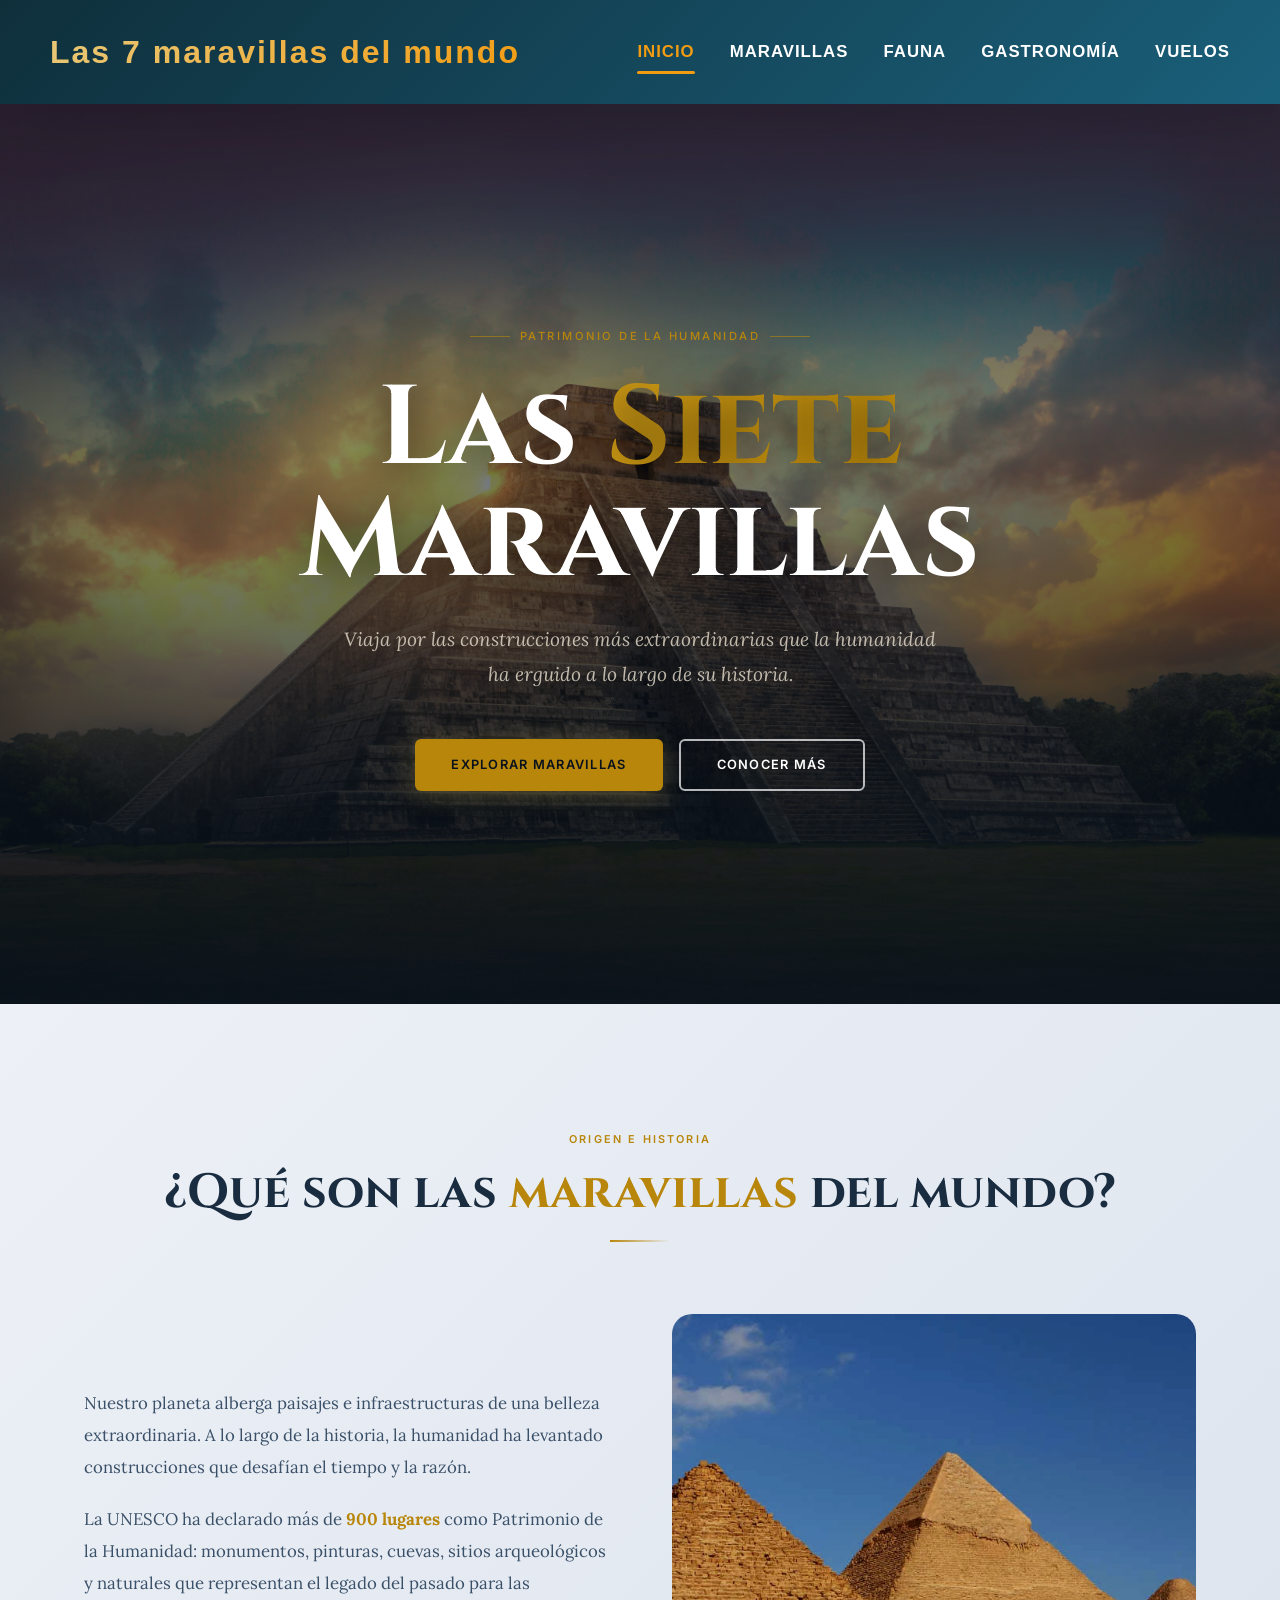
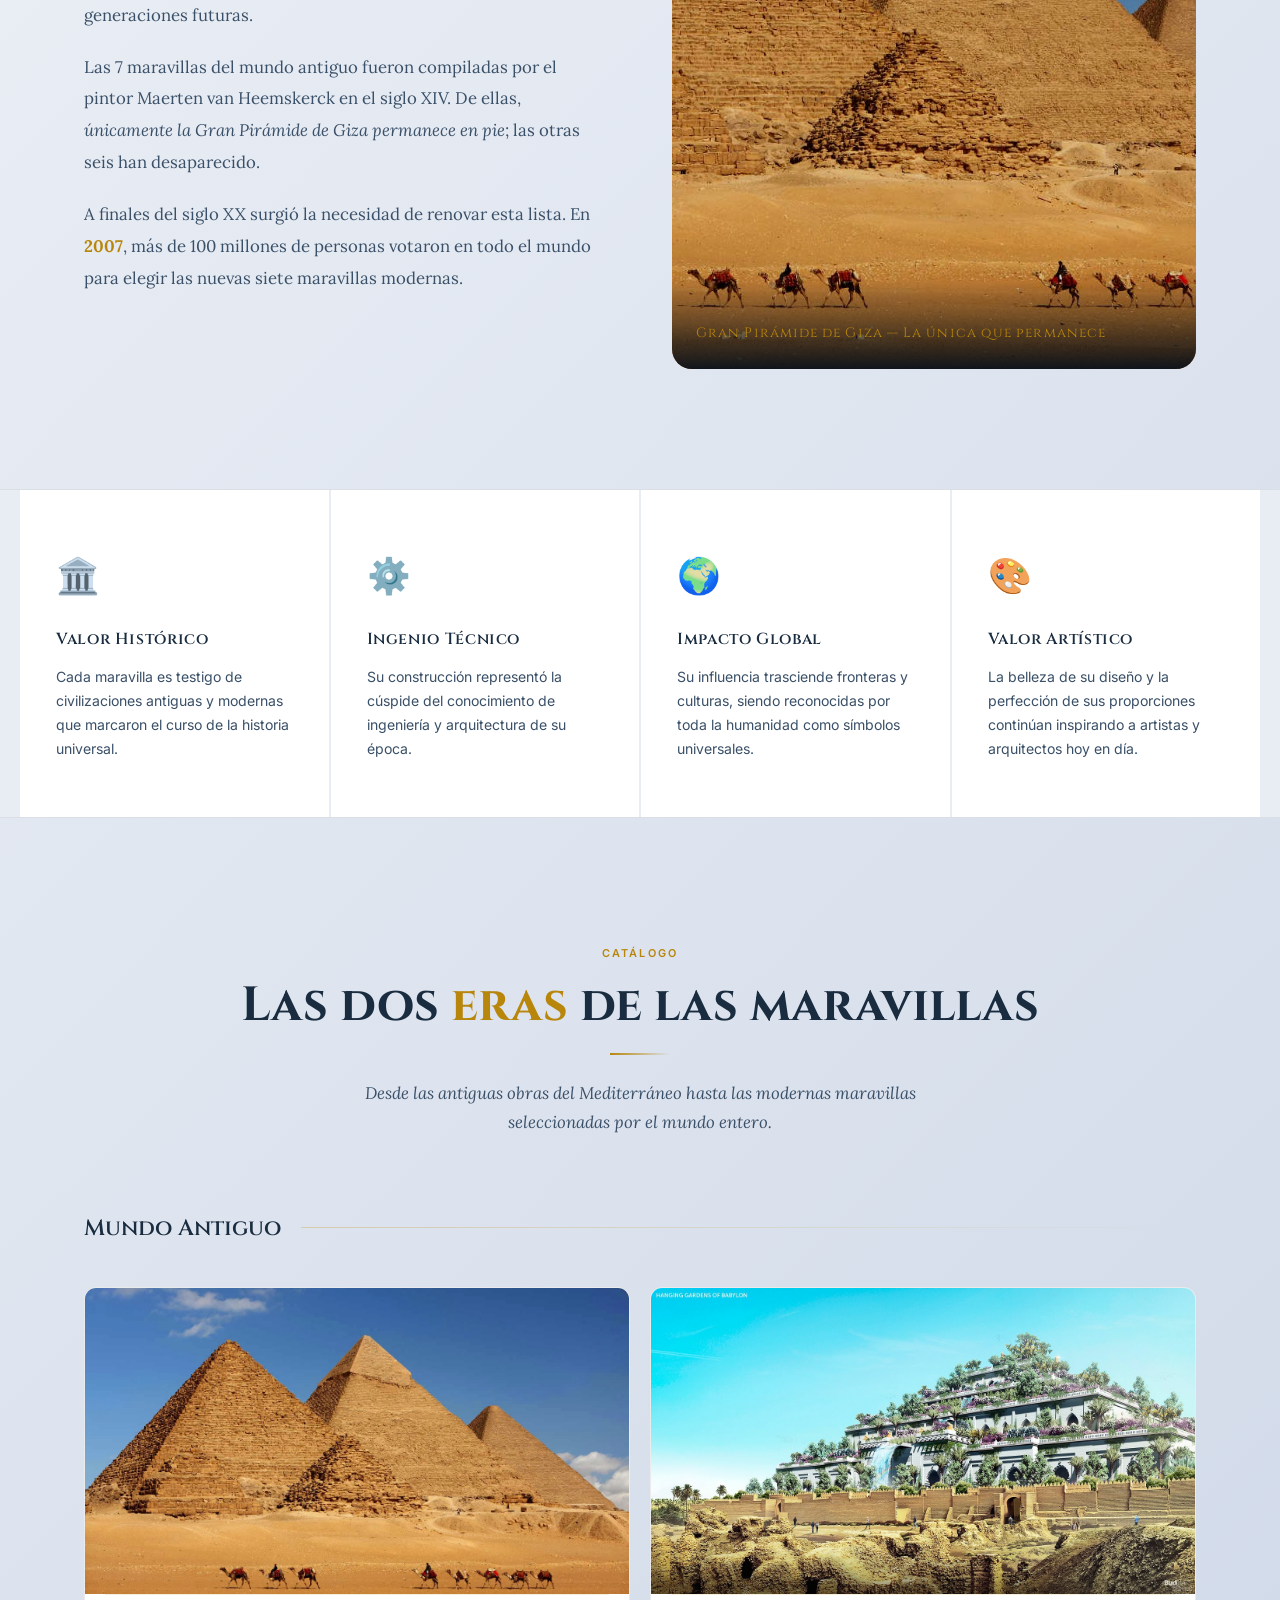
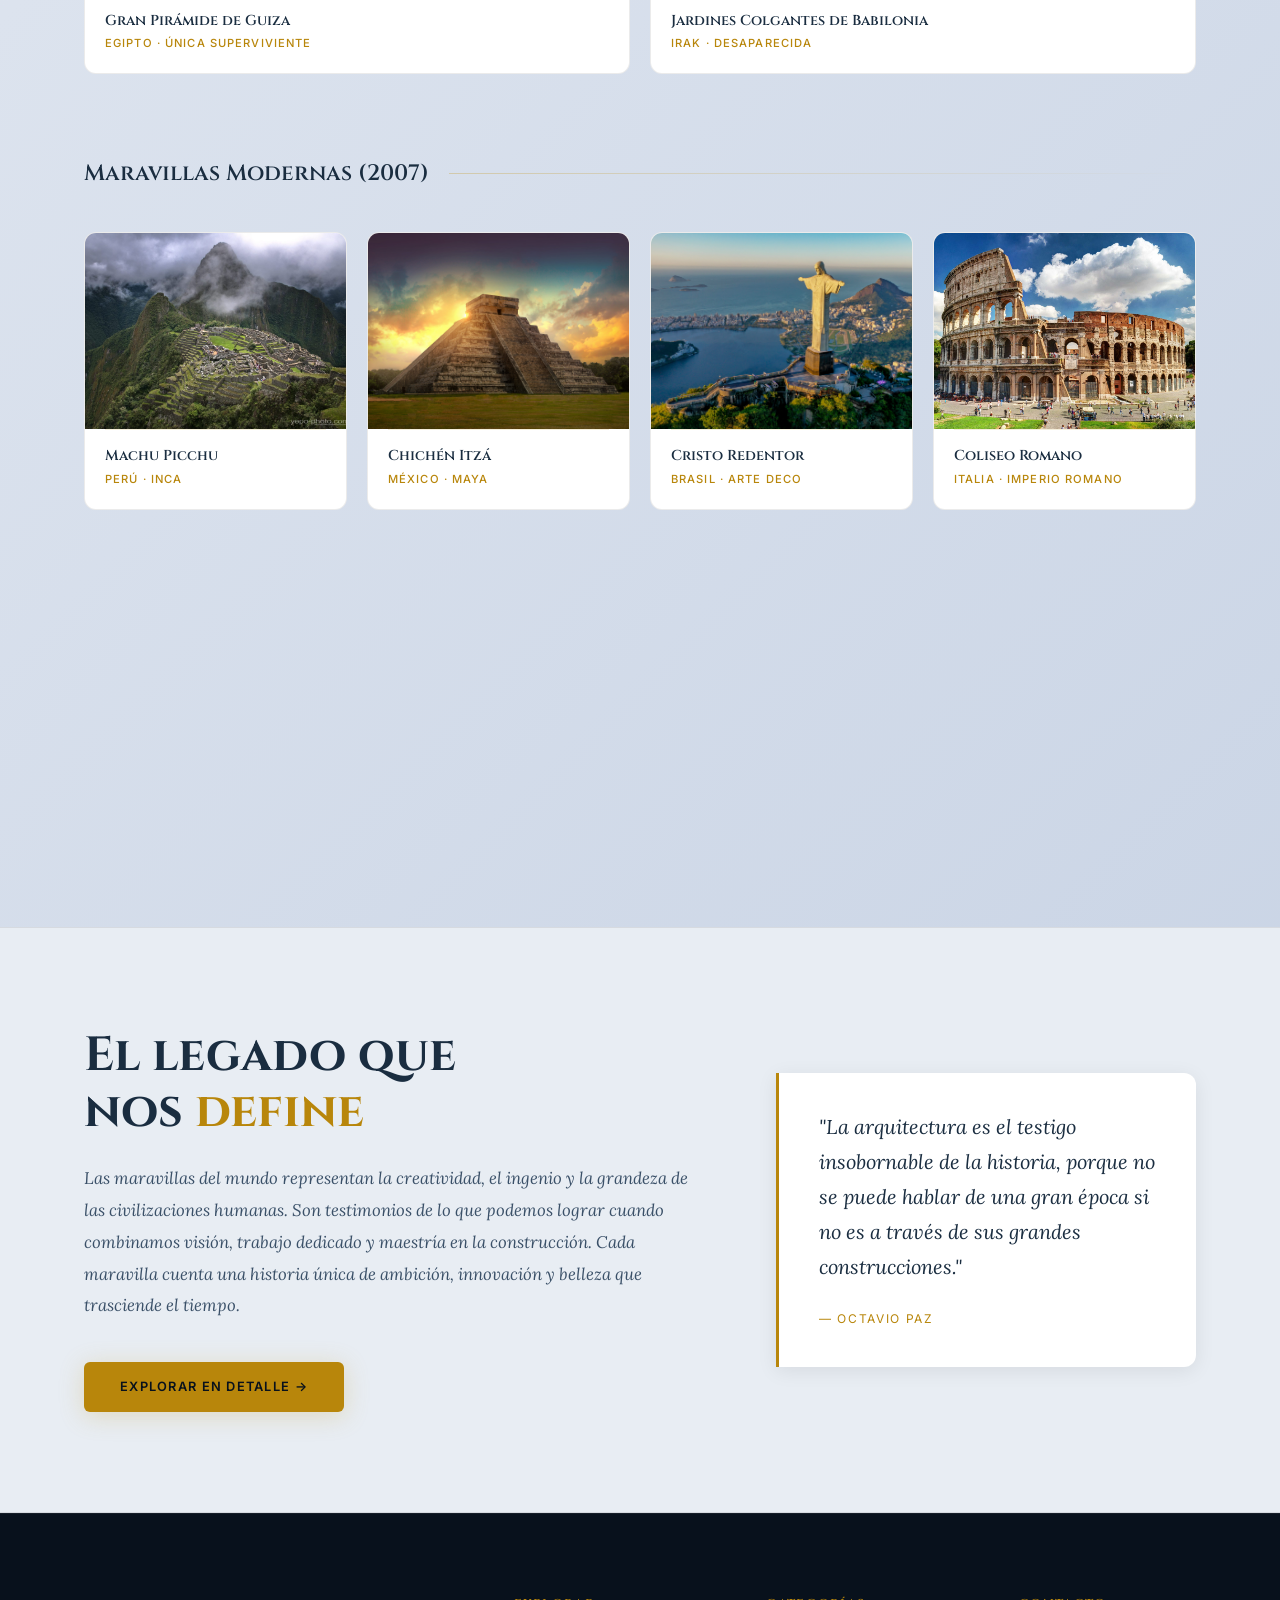
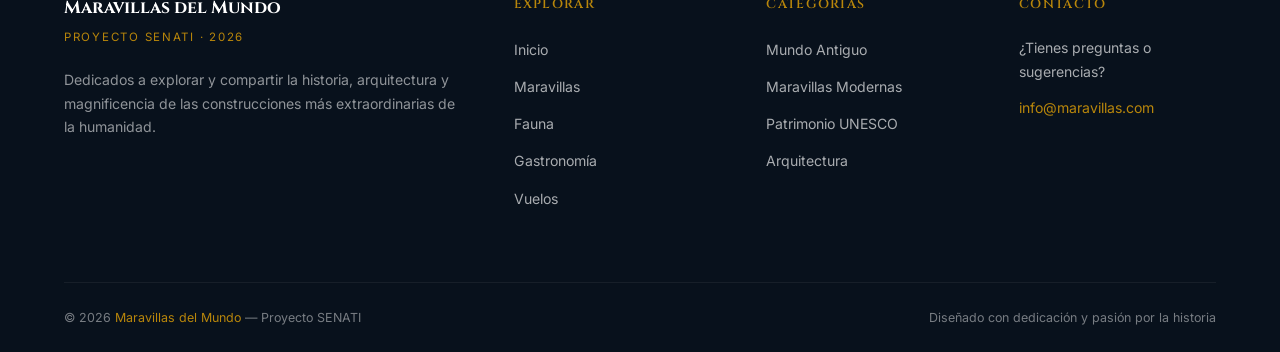
==== commit abdd4e4b: "Cambiando nombre a la opción en los html" ====
--- a/index.html
+++ b/index.html
@@ -33,7 +33,7 @@
     <nav id="nav-menu" role="navigation" aria-label="Menú principal">
         <a href="index.html" class="active">Inicio</a>
         <a href="maravillas.html">Maravillas</a>
-        <a href="animales.html">Animales</a>
+        <a href="animales.html">Fauna</a>
         <a href="gastronomia.html">Gastronomía</a>
         <a href="vuelos.html">Vuelos</a>
     </nav>
--- a/css/style.css
+++ b/css/style.css
@@ -5,16 +5,16 @@
 }
 
 :root {
-    --gold:      #c9a84c;
-    --gold-lt:   #e8cc82;
+    --gold:      #b8860b;
+    --gold-lt:   #d4a017;
     --gold-dk:   #8a6520;
     --night:     #0d1b2a;
     --deep:      #08111c;
-    --mid:       #1a2d40;
-    --surface:   #213347;
-    --muted:     #8ca0b8;
-    --text:      #e8e0d0;
-    --text-dim:  #a8b8c8;
+    --mid:       #e8edf3;
+    --surface:   #ffffff;
+    --muted:     #5a6a7a;
+    --text:      #1a2d40;
+    --text-dim:  #3a5068;
     --white:     #ffffff;
     --radius-sm: 6px;
     --radius-md: 12px;
@@ -24,7 +24,7 @@
 html { scroll-behavior: smooth; }
 
 body {
-    background: var(--night);
+    background: linear-gradient(135deg, #f5f7fa 0%, #c3cfe2 100%);
     color: var(--text);
     font-family: 'Inter', sans-serif;
     line-height: 1.7;
@@ -67,7 +67,10 @@
     font-size: 2rem;
     letter-spacing: 2px;
     font-weight: 700;
-    color: var(--gold);
+    background: linear-gradient(135deg, #e8c97a, #f39c12);
+    -webkit-background-clip: text;
+    -webkit-text-fill-color: transparent;
+    background-clip: text;
     font-family: 'Segoe UI', Arial, sans-serif;
 }
 
@@ -97,14 +100,14 @@
     height: 3px;
     bottom: -8px;
     left: 0;
-    background: var(--gold);
+    background: #f39c12;
     transition: width 0.3s ease;
     border-radius: 2px;
 }
 
-nav a:hover { color: var(--gold); }
+nav a:hover { color: #f39c12; }
 nav a:hover::after { width: 100%; }
-nav a.active { color: var(--gold); }
+nav a.active { color: #f39c12; }
 nav a.active::after { width: 100%; }
 
 .hamburger {
@@ -222,17 +225,22 @@
 
 .btn-outline {
     display: inline-flex; align-items: center; gap: 10px;
-    background: transparent; color: var(--text);
+    background: transparent; color: #ffffff;
     font-family: 'Inter', sans-serif;
-    font-size: 0.8rem; font-weight: 500;
+    font-size: 0.8rem; font-weight: 600;
     text-transform: uppercase; letter-spacing: 0.1em;
     text-decoration: none; padding: 13px 36px;
     border-radius: var(--radius-sm);
-    border: 1px solid rgba(255,255,255,0.25);
-    transition: border-color 0.3s, color 0.3s, transform 0.2s;
-}
-
-.btn-outline:hover { border-color: var(--gold); color: var(--gold); transform: translateY(-2px); }
+    border: 2px solid rgba(255,255,255,0.7);
+    transition: border-color 0.3s, color 0.3s, background 0.3s, transform 0.2s;
+}
+
+.btn-outline:hover { 
+    border-color: #f39c12; 
+    color: #f39c12; 
+    background: rgba(243,156,18,0.1);
+    transform: translateY(-2px); 
+}
 
 /* ── SECCIONES ── */
 .section {
@@ -253,7 +261,7 @@
     font-family: 'Cinzel', serif;
     font-size: clamp(2rem, 4vw, 3rem);
     font-weight: 700; line-height: 1.15;
-    color: var(--white); margin-bottom: 20px;
+    color: #1a2d40; margin-bottom: 20px;
 }
 
 .section-title .accent { color: var(--gold); }
@@ -304,9 +312,9 @@
 
 /* ── PILLARS ── */
 .pillars {
-    background: var(--mid);
-    border-top: 1px solid rgba(255,255,255,0.05);
-    border-bottom: 1px solid rgba(255,255,255,0.05);
+    background: #e8edf3;
+    border-top: 1px solid rgba(0,0,0,0.06);
+    border-bottom: 1px solid rgba(0,0,0,0.06);
 }
 
 .pillars-grid {
@@ -314,7 +322,7 @@
 }
 
 .pillar {
-    padding: 56px 36px; background: var(--surface);
+    padding: 56px 36px; background: #ffffff;
     position: relative; overflow: hidden; transition: background 0.3s;
 }
 
@@ -324,7 +332,7 @@
     transform: scaleX(0); transition: transform 0.4s;
 }
 
-.pillar:hover { background: #27394d; }
+.pillar:hover { background: #f0f4f8; }
 .pillar:hover::before { transform: scaleX(1); }
 
 .pillar-icon { font-size: 2.2rem; margin-bottom: 20px; display: block; }
@@ -332,7 +340,7 @@
 .pillar h3 {
     font-family: 'Cinzel', serif;
     font-size: 1rem; font-weight: 600;
-    color: var(--white); margin-bottom: 12px; letter-spacing: 0.04em;
+    color: #1a2d40; margin-bottom: 12px; letter-spacing: 0.04em;
 }
 
 .pillar p { font-size: 0.88rem; color: var(--text-dim); line-height: 1.7; }
@@ -348,7 +356,7 @@
 .version-label h3 {
     font-family: 'Cinzel', serif;
     font-size: 1.4rem; font-weight: 600;
-    color: var(--white); white-space: nowrap;
+    color: #1a2d40; white-space: nowrap;
 }
 
 .version-label::after {
@@ -365,8 +373,8 @@
 
 .wonder-card {
     position: relative; border-radius: var(--radius-md);
-    overflow: hidden; cursor: pointer; background: var(--surface);
-    border: 1px solid rgba(255,255,255,0.06);
+    overflow: hidden; cursor: pointer; background: #ffffff;
+    border: 1px solid rgba(0,0,0,0.08);
     transition: transform 0.35s ease, box-shadow 0.35s ease;
 }
 
@@ -394,7 +402,7 @@
 .card-name {
     font-family: 'Cinzel', serif;
     font-size: 0.9rem; font-weight: 600;
-    color: var(--white); line-height: 1.3; margin-bottom: 4px;
+    color: #1a2d40; line-height: 1.3; margin-bottom: 4px;
 }
 
 .card-tag {
@@ -410,9 +418,9 @@
 
 /* ── SUMMARY ── */
 .summary-band {
-    background: var(--mid);
-    border-top: 1px solid rgba(201,168,76,0.15);
-    border-bottom: 1px solid rgba(201,168,76,0.15);
+    background: #e8edf3;
+    border-top: 1px solid rgba(0,0,0,0.08);
+    border-bottom: 1px solid rgba(0,0,0,0.08);
 }
 
 .summary-inner {
@@ -425,7 +433,7 @@
 .summary-inner h2 {
     font-family: 'Cinzel', serif;
     font-size: clamp(2rem, 4vw, 3rem);
-    font-weight: 700; color: var(--white);
+    font-weight: 700; color: #1a2d40;
     line-height: 1.15; margin-bottom: 24px;
 }
 
@@ -434,20 +442,21 @@
 .summary-inner p {
     font-family: 'Lora', serif;
     font-size: 1.05rem; font-style: italic;
-    color: var(--text-dim); line-height: 1.9; margin-bottom: 40px;
+    color: #3a5068; line-height: 1.9; margin-bottom: 40px;
 }
 
 .quote-block {
-    background: var(--surface);
+    background: #ffffff;
     border-left: 3px solid var(--gold);
     border-radius: 0 var(--radius-md) var(--radius-md) 0;
     padding: 36px 40px;
+    box-shadow: 0 4px 20px rgba(0,0,0,0.08);
 }
 
 .quote-block blockquote {
     font-family: 'Lora', serif;
     font-size: 1.25rem; font-style: italic;
-    color: var(--text); line-height: 1.75; margin-bottom: 20px;
+    color: #1a2d40; line-height: 1.75; margin-bottom: 20px;
 }
 
 .quote-block cite {
@@ -457,7 +466,7 @@
 
 /* ── FOOTER ── */
 footer {
-    background: var(--deep);
+    background: #08111c;
     padding: 80px 5vw 0;
     border-top: 1px solid rgba(255,255,255,0.06);
 }
@@ -471,7 +480,7 @@
 .footer-brand h4 {
     font-family: 'Cinzel', serif;
     font-size: 1.1rem; font-weight: 700;
-    color: var(--white); margin-bottom: 4px;
+    color: #ffffff; margin-bottom: 4px;
 }
 
 .footer-brand .tagline {
@@ -480,7 +489,7 @@
     margin-bottom: 20px; display: block;
 }
 
-.footer-brand p { font-size: 0.88rem; color: var(--muted); line-height: 1.7; }
+.footer-brand p { font-size: 0.88rem; color: rgba(255,255,255,0.55); line-height: 1.7; }
 
 .footer-col h5 {
     font-family: 'Cinzel', serif;
@@ -493,12 +502,12 @@
 .footer-col ul li { margin-bottom: 10px; }
 
 .footer-col ul li a {
-    font-size: 0.88rem; color: var(--muted);
+    font-size: 0.88rem; color: rgba(255,255,255,0.65);
     text-decoration: none; transition: color 0.2s;
 }
 
 .footer-col ul li a:hover { color: var(--gold); }
-.footer-col p { font-size: 0.88rem; color: var(--muted); line-height: 1.7; }
+.footer-col p { font-size: 0.88rem; color: rgba(255,255,255,0.65); line-height: 1.7; }
 
 .footer-bottom {
     max-width: 1240px; margin: 0 auto; padding: 24px 0;
@@ -507,7 +516,7 @@
     flex-wrap: wrap; gap: 12px;
 }
 
-.footer-bottom p { font-size: 0.78rem; color: var(--muted); }
+.footer-bottom p { font-size: 0.78rem; color: rgba(255,255,255,0.45); }
 .footer-bottom span { color: var(--gold); }
 
 /* ── RESPONSIVE ── */
